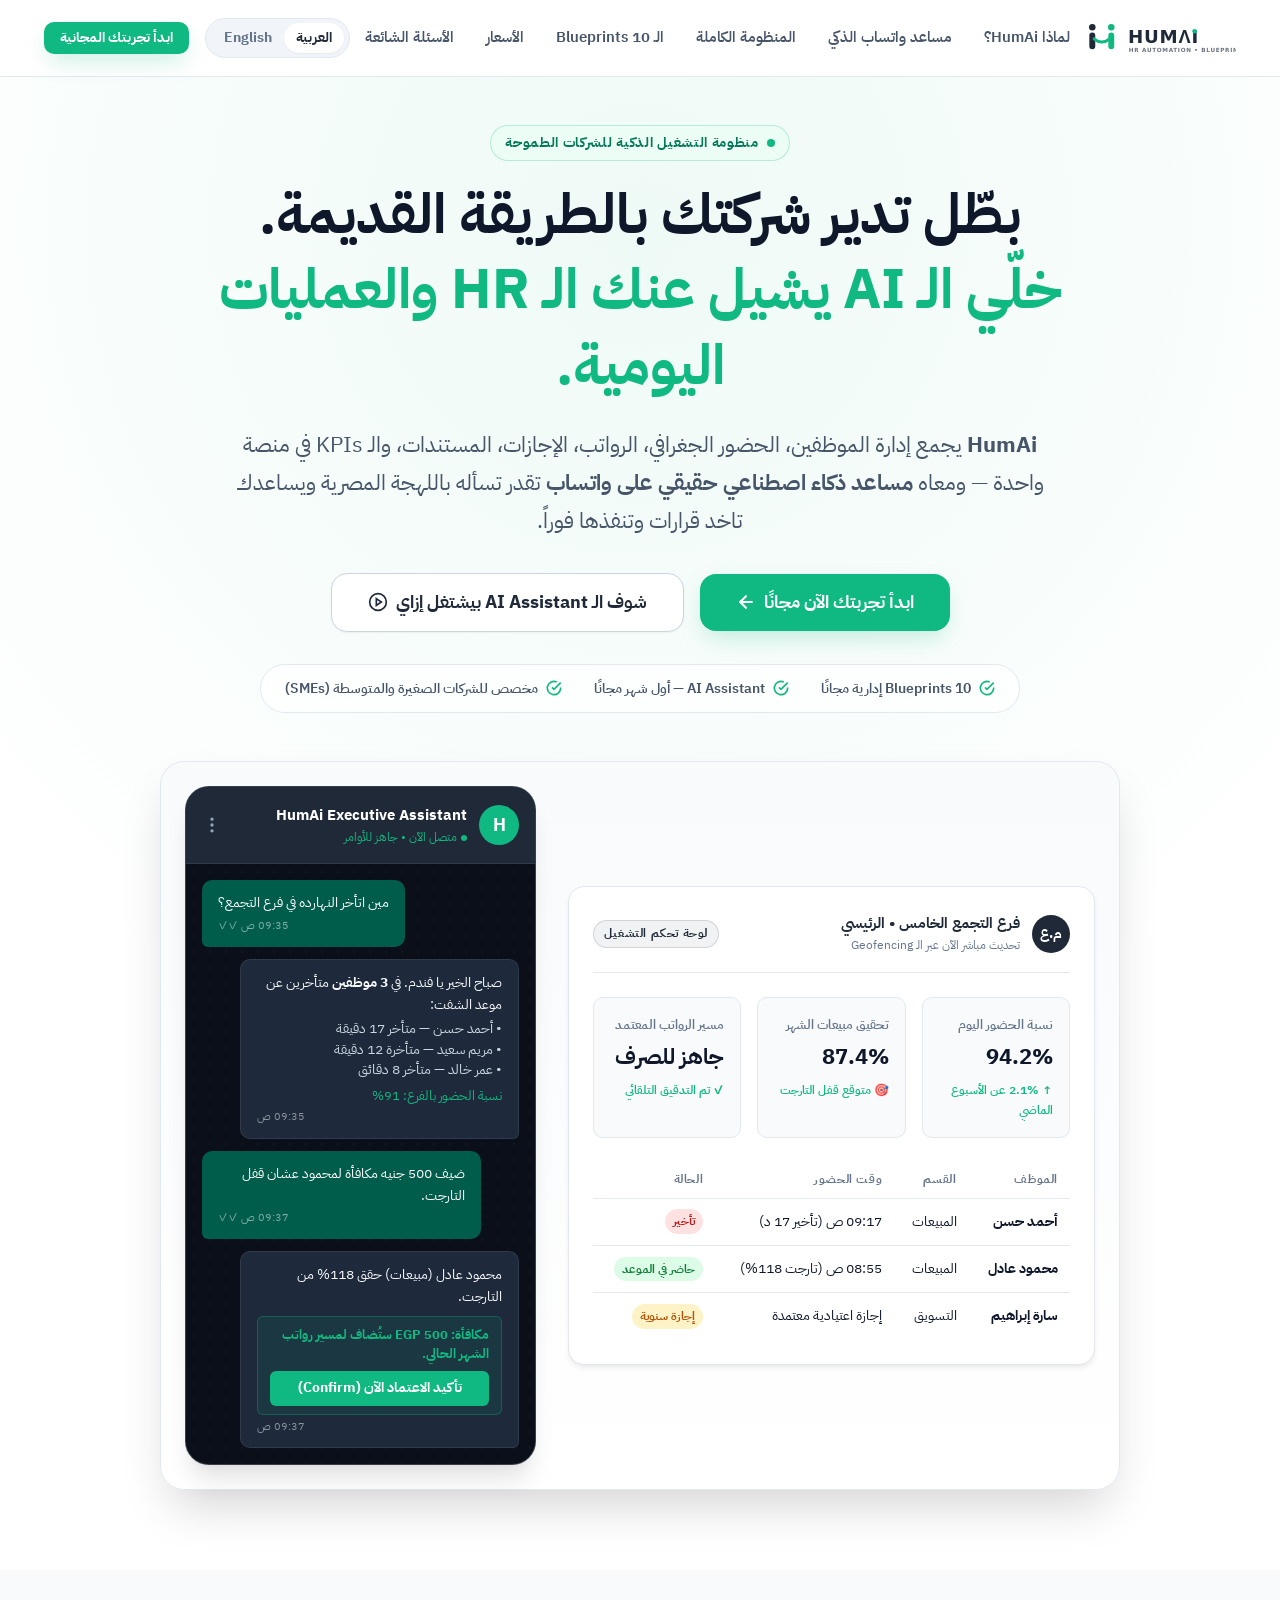
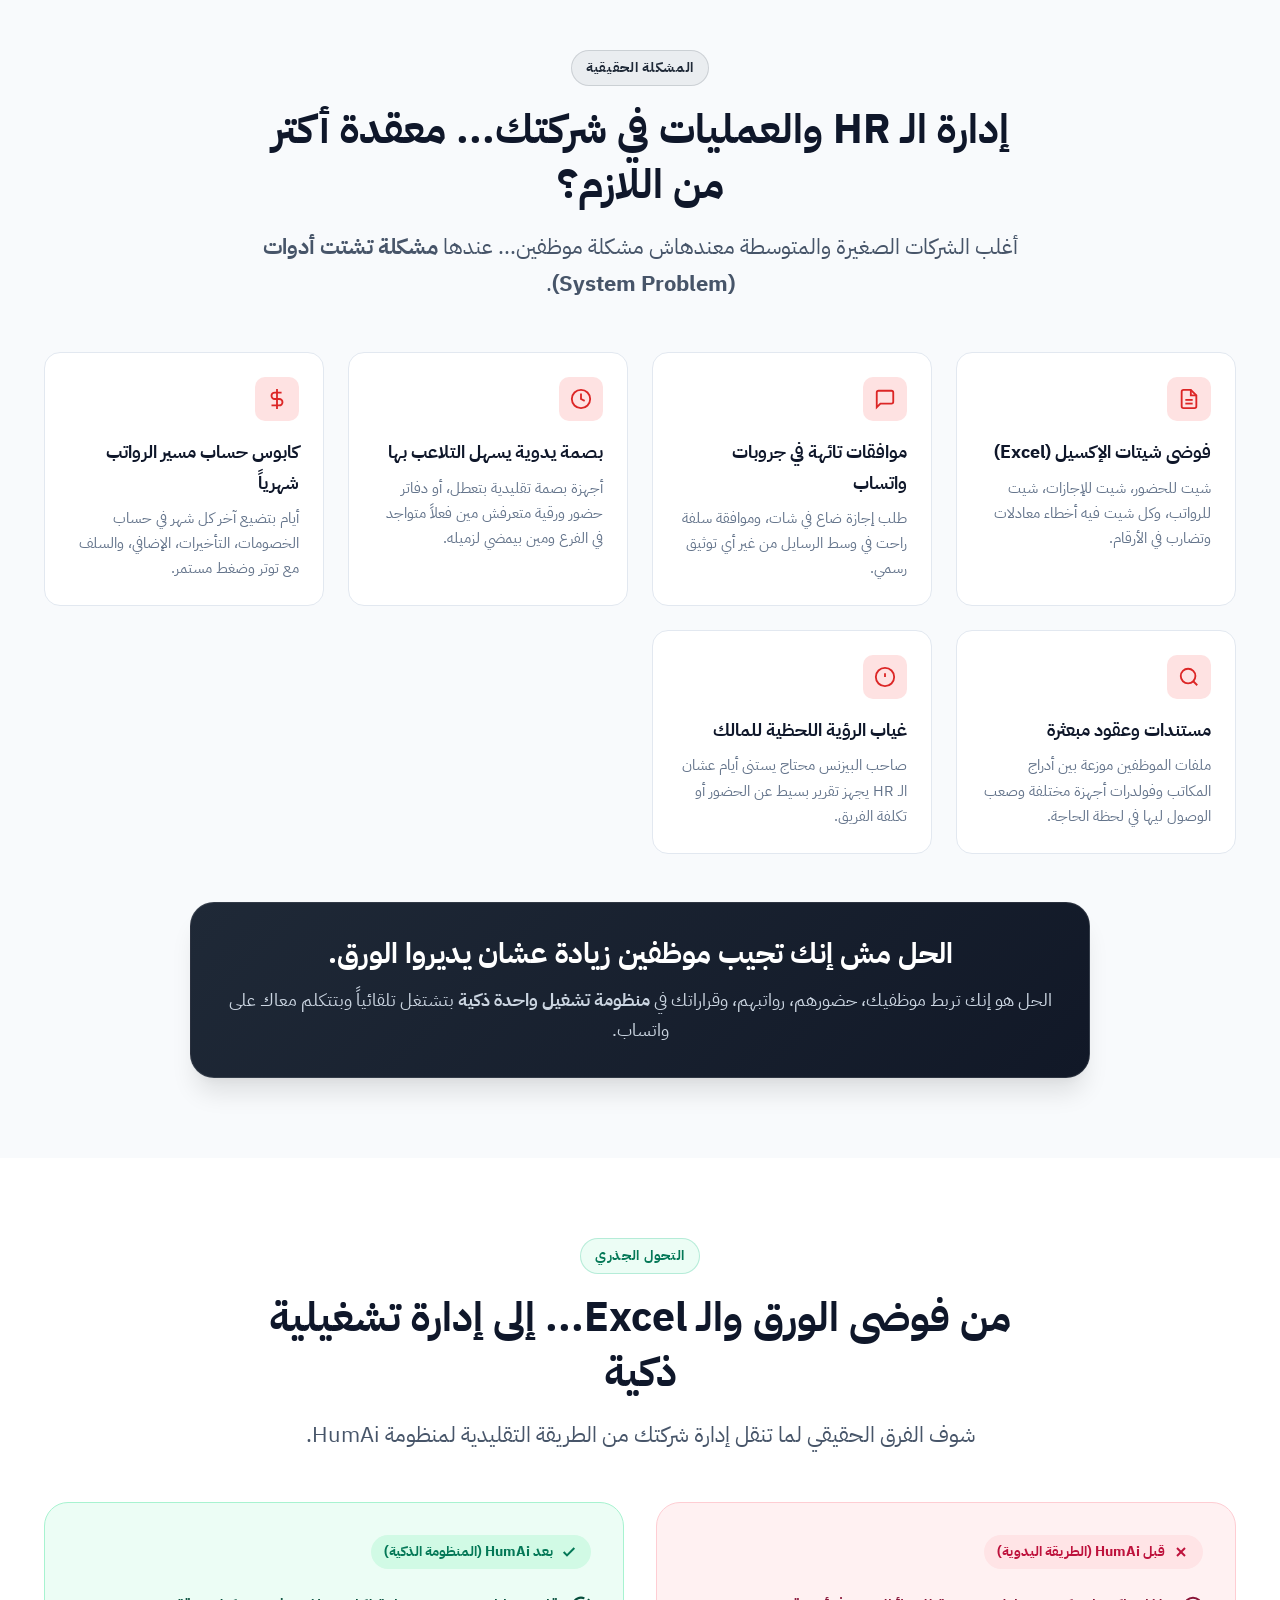
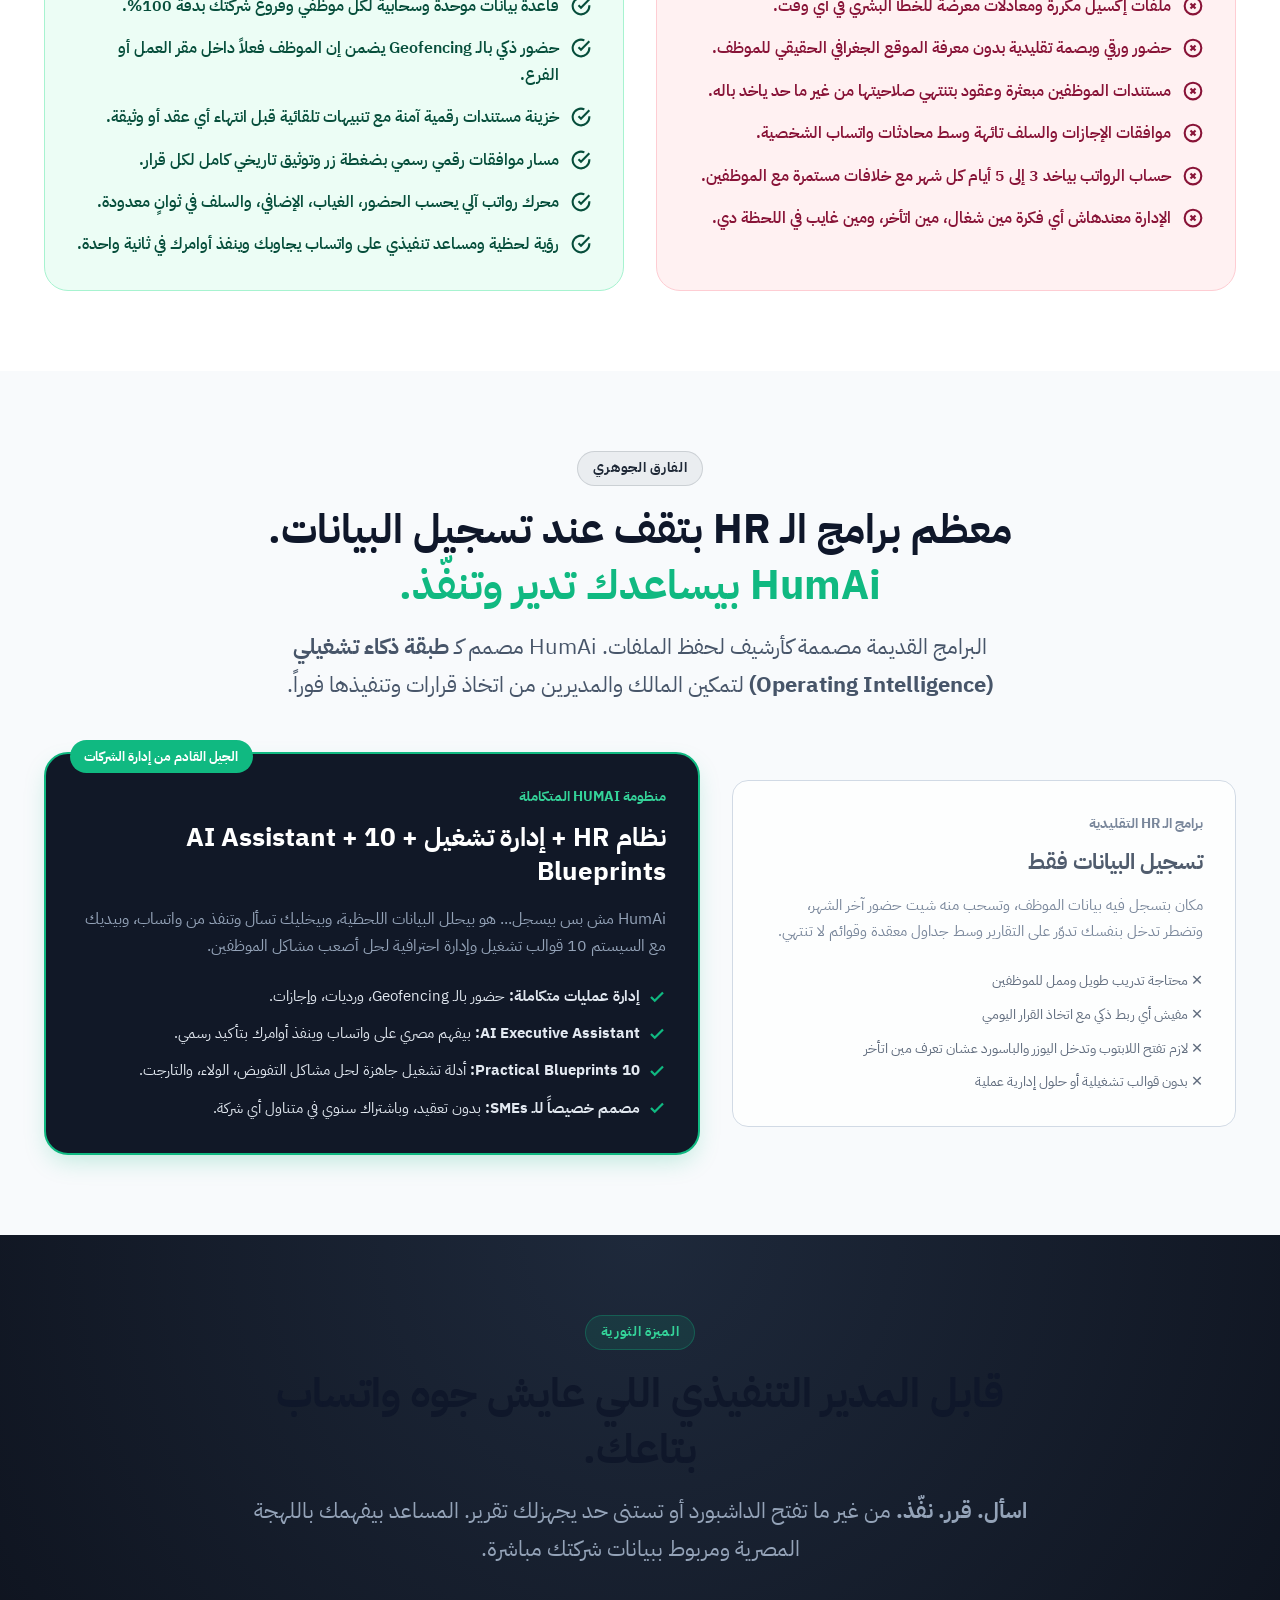
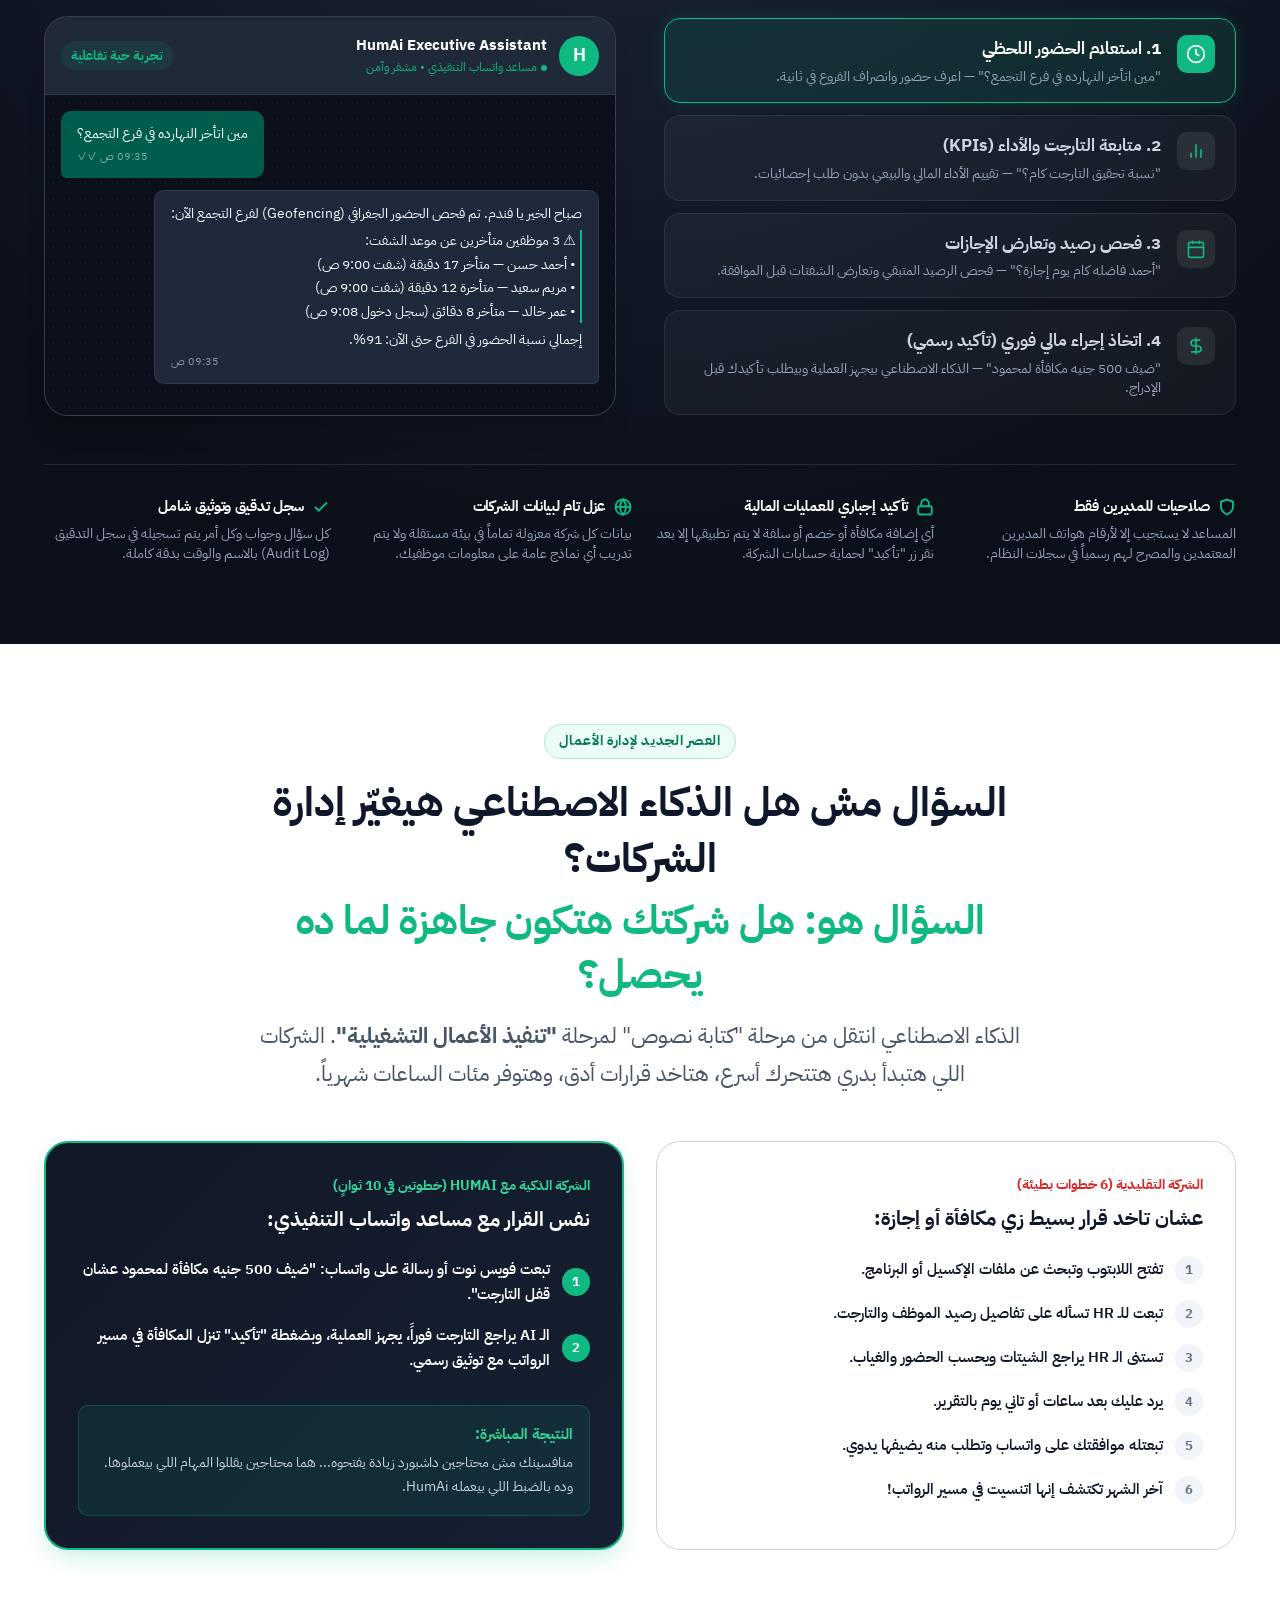
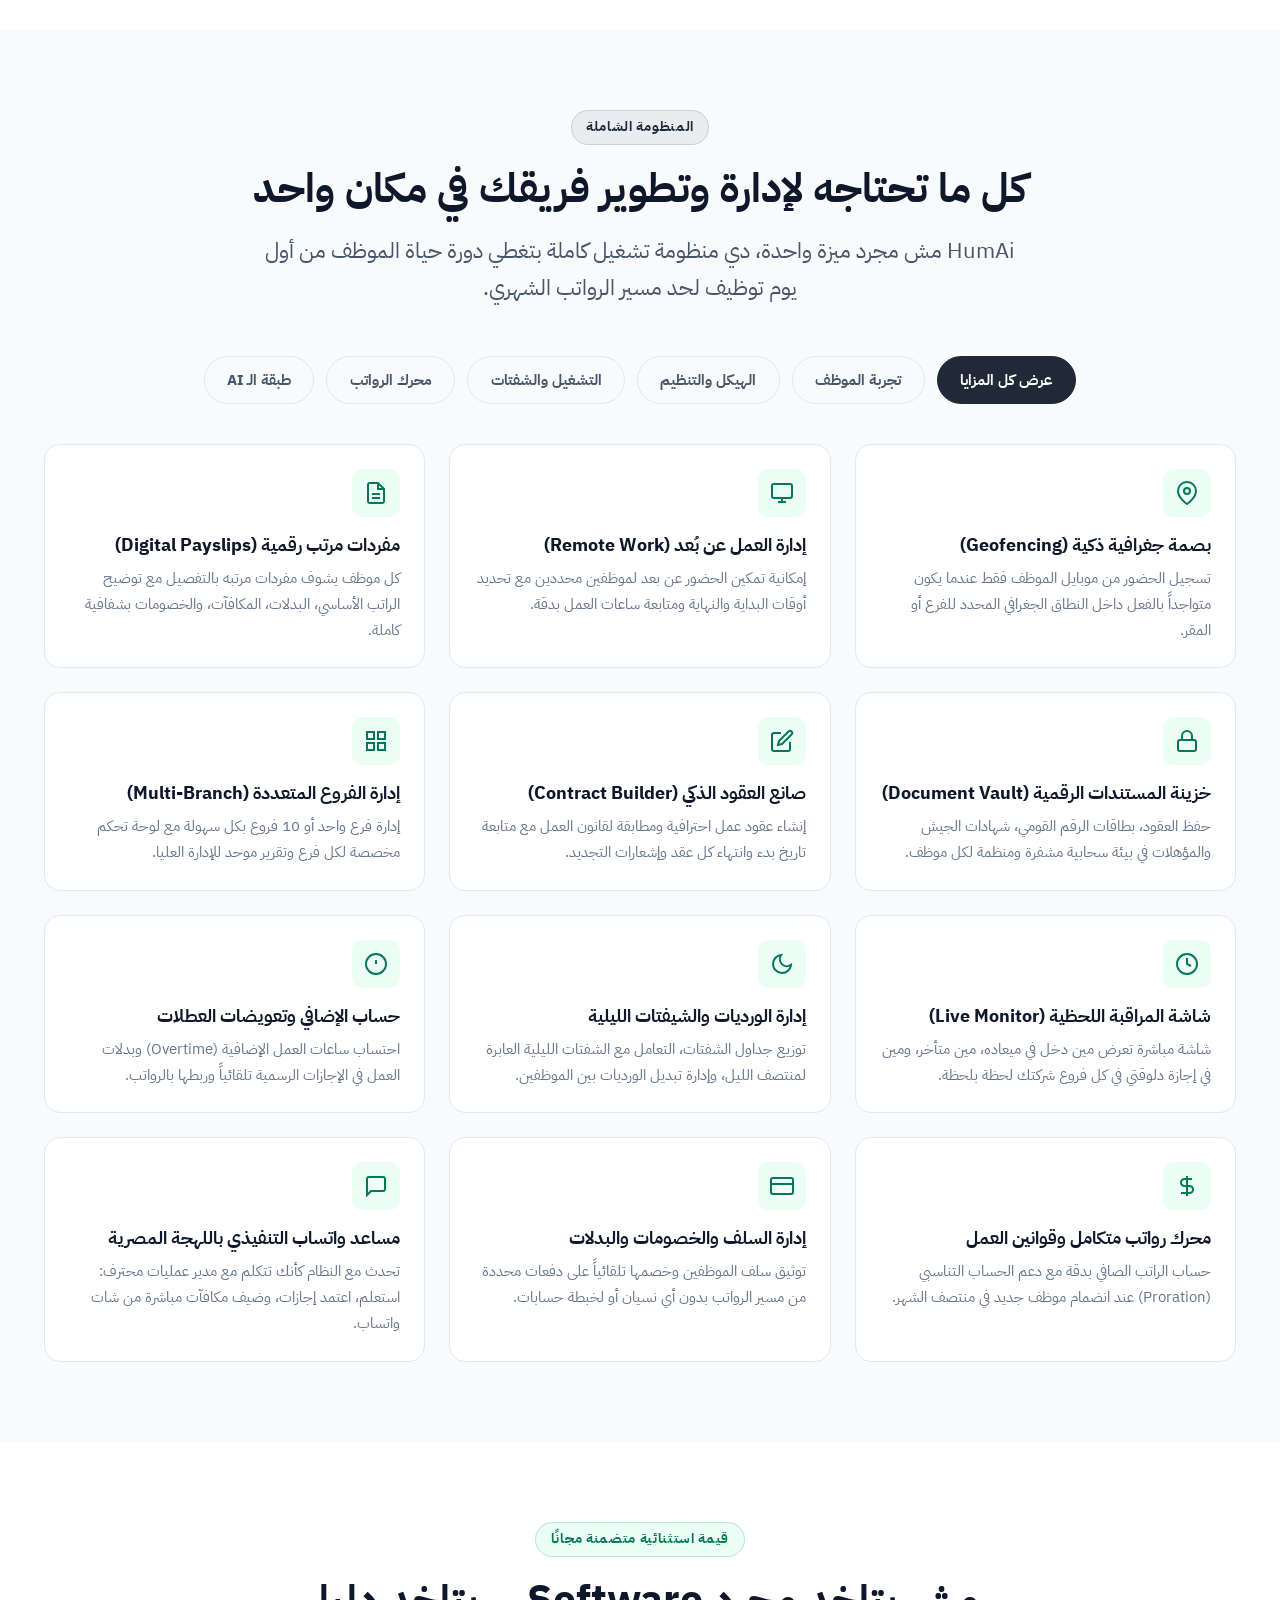
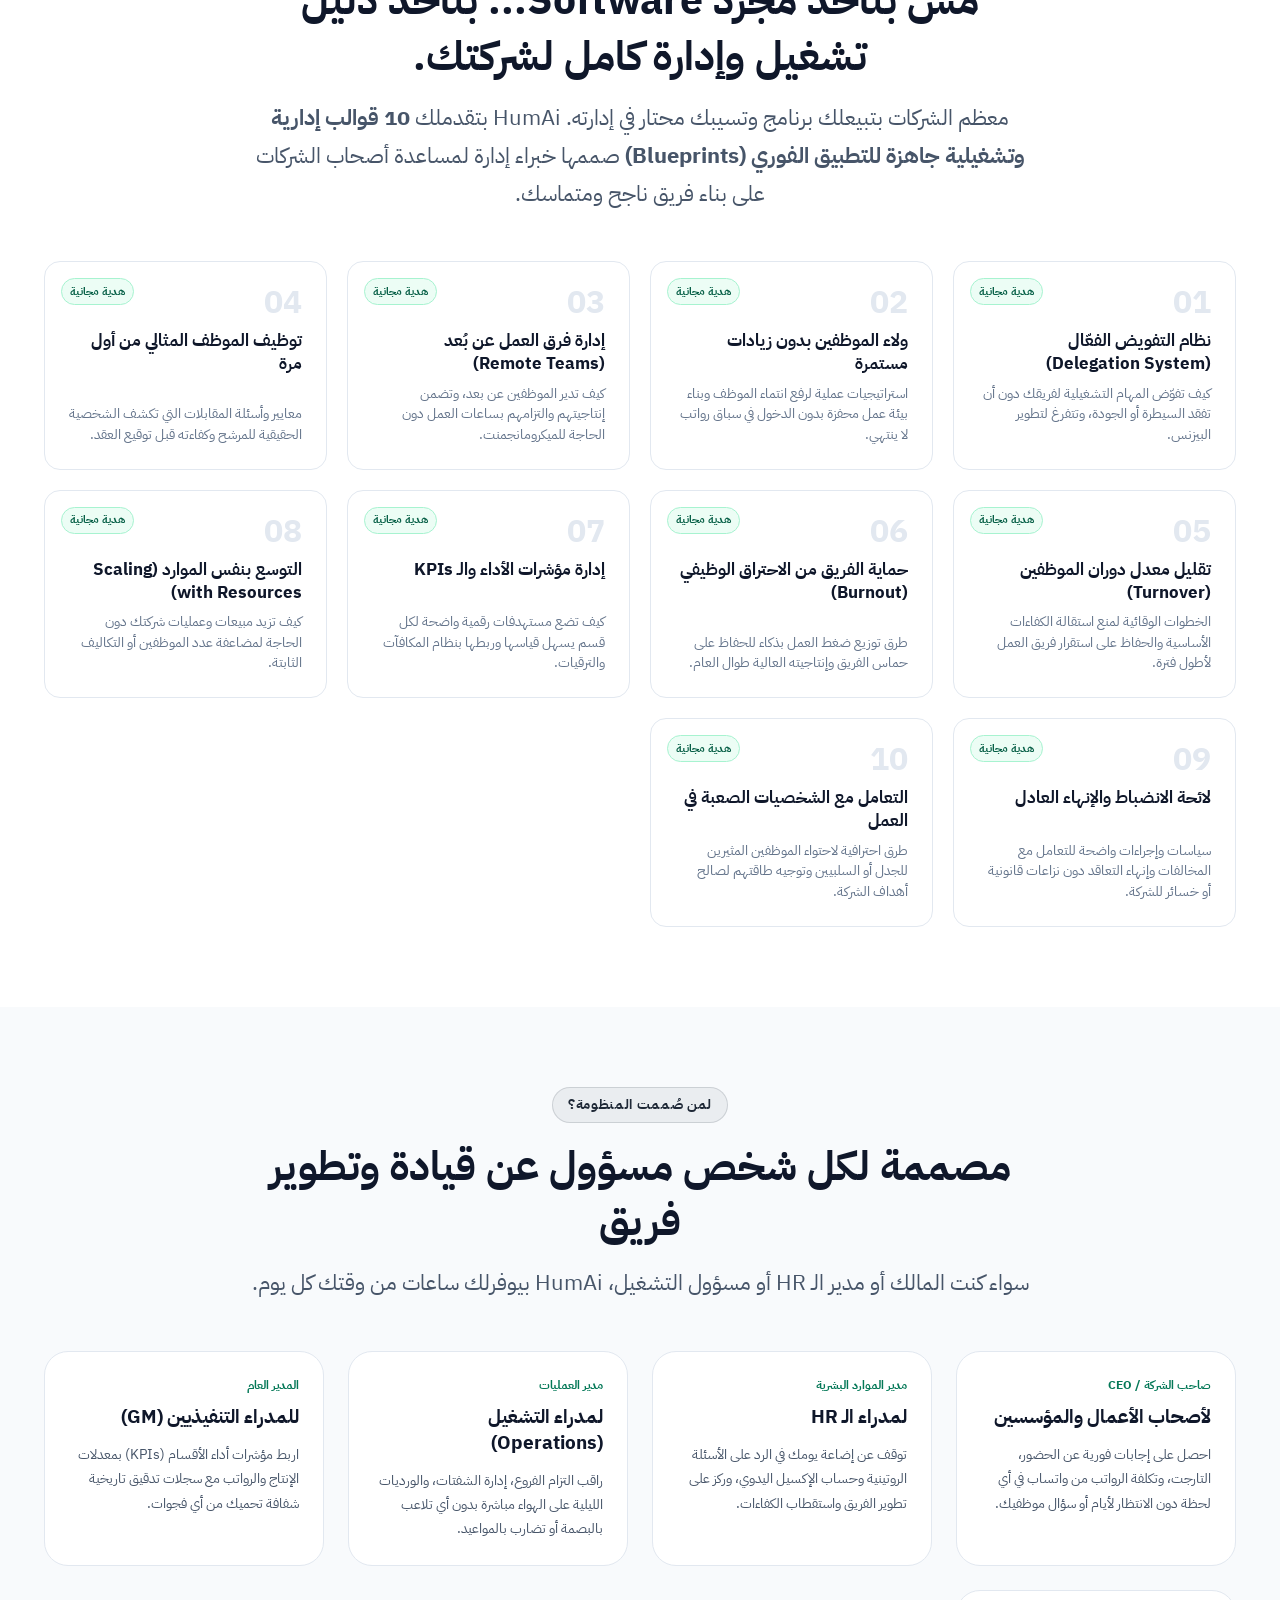
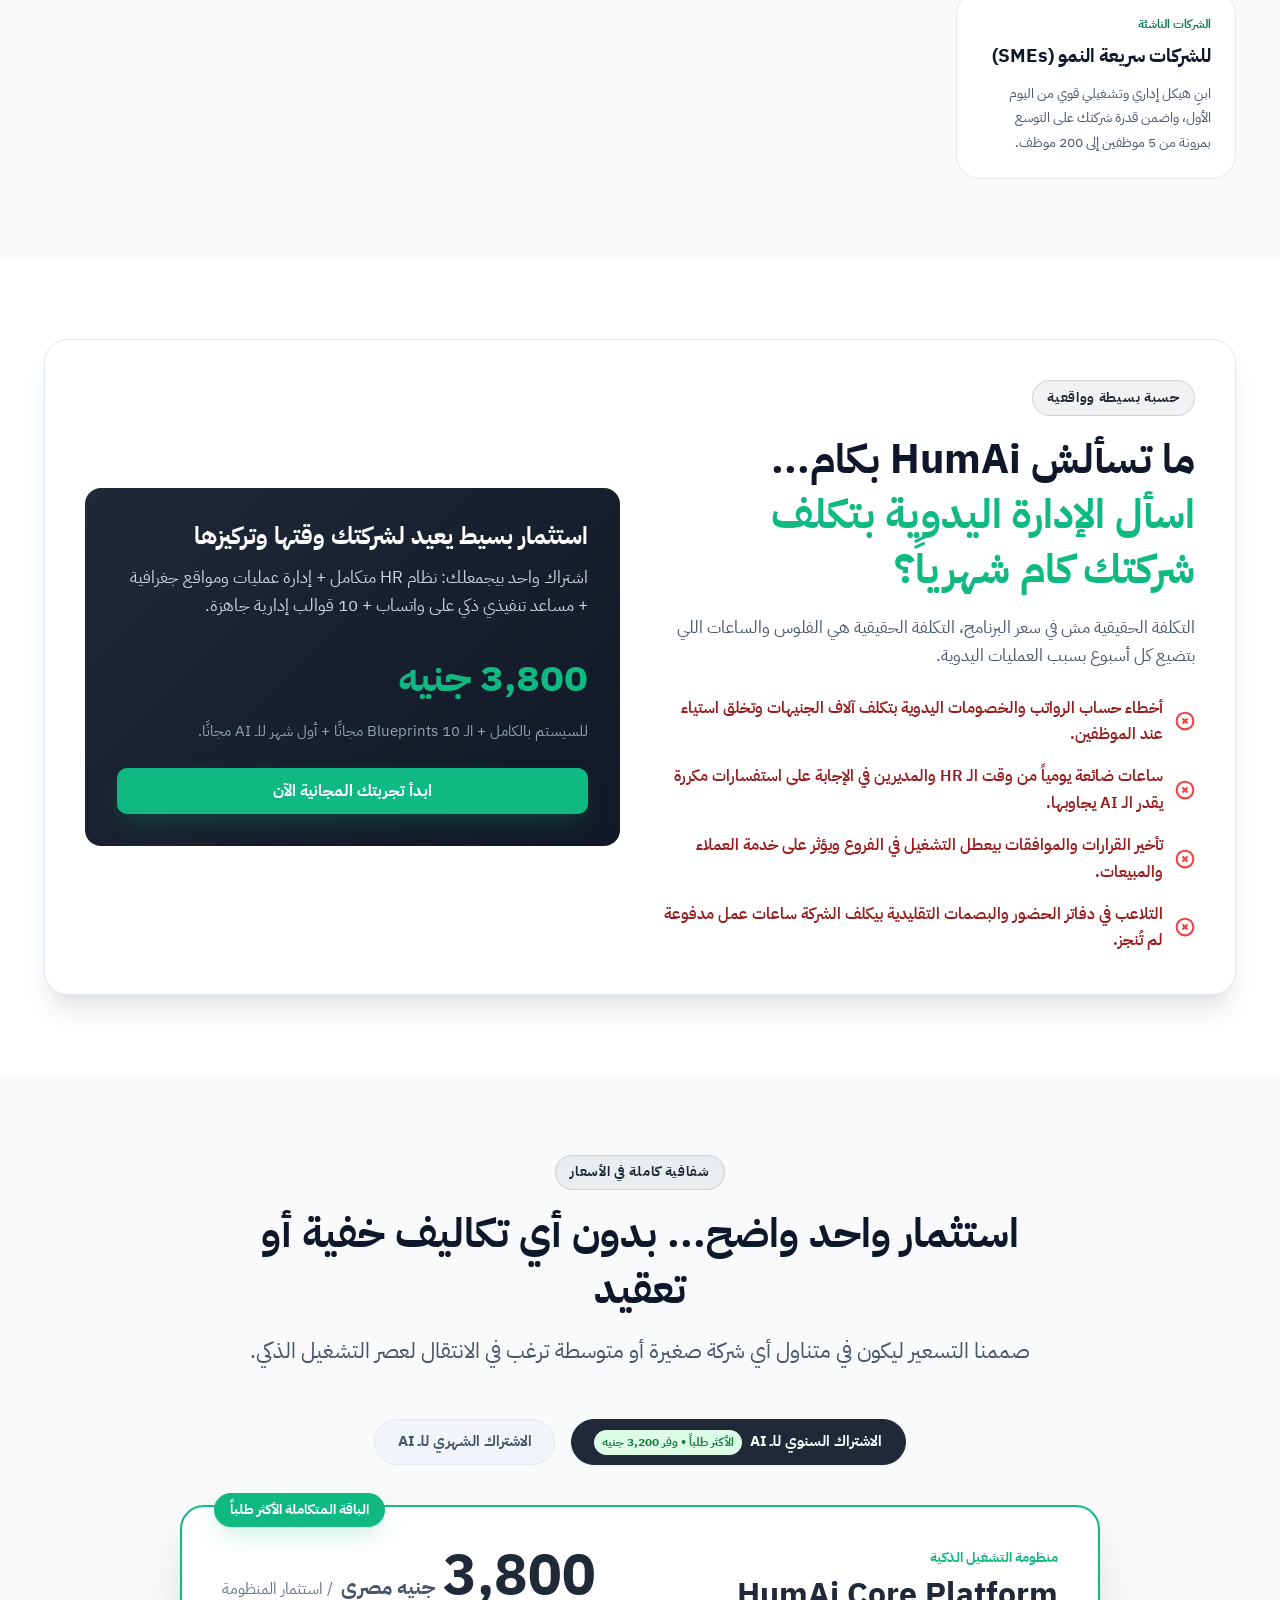
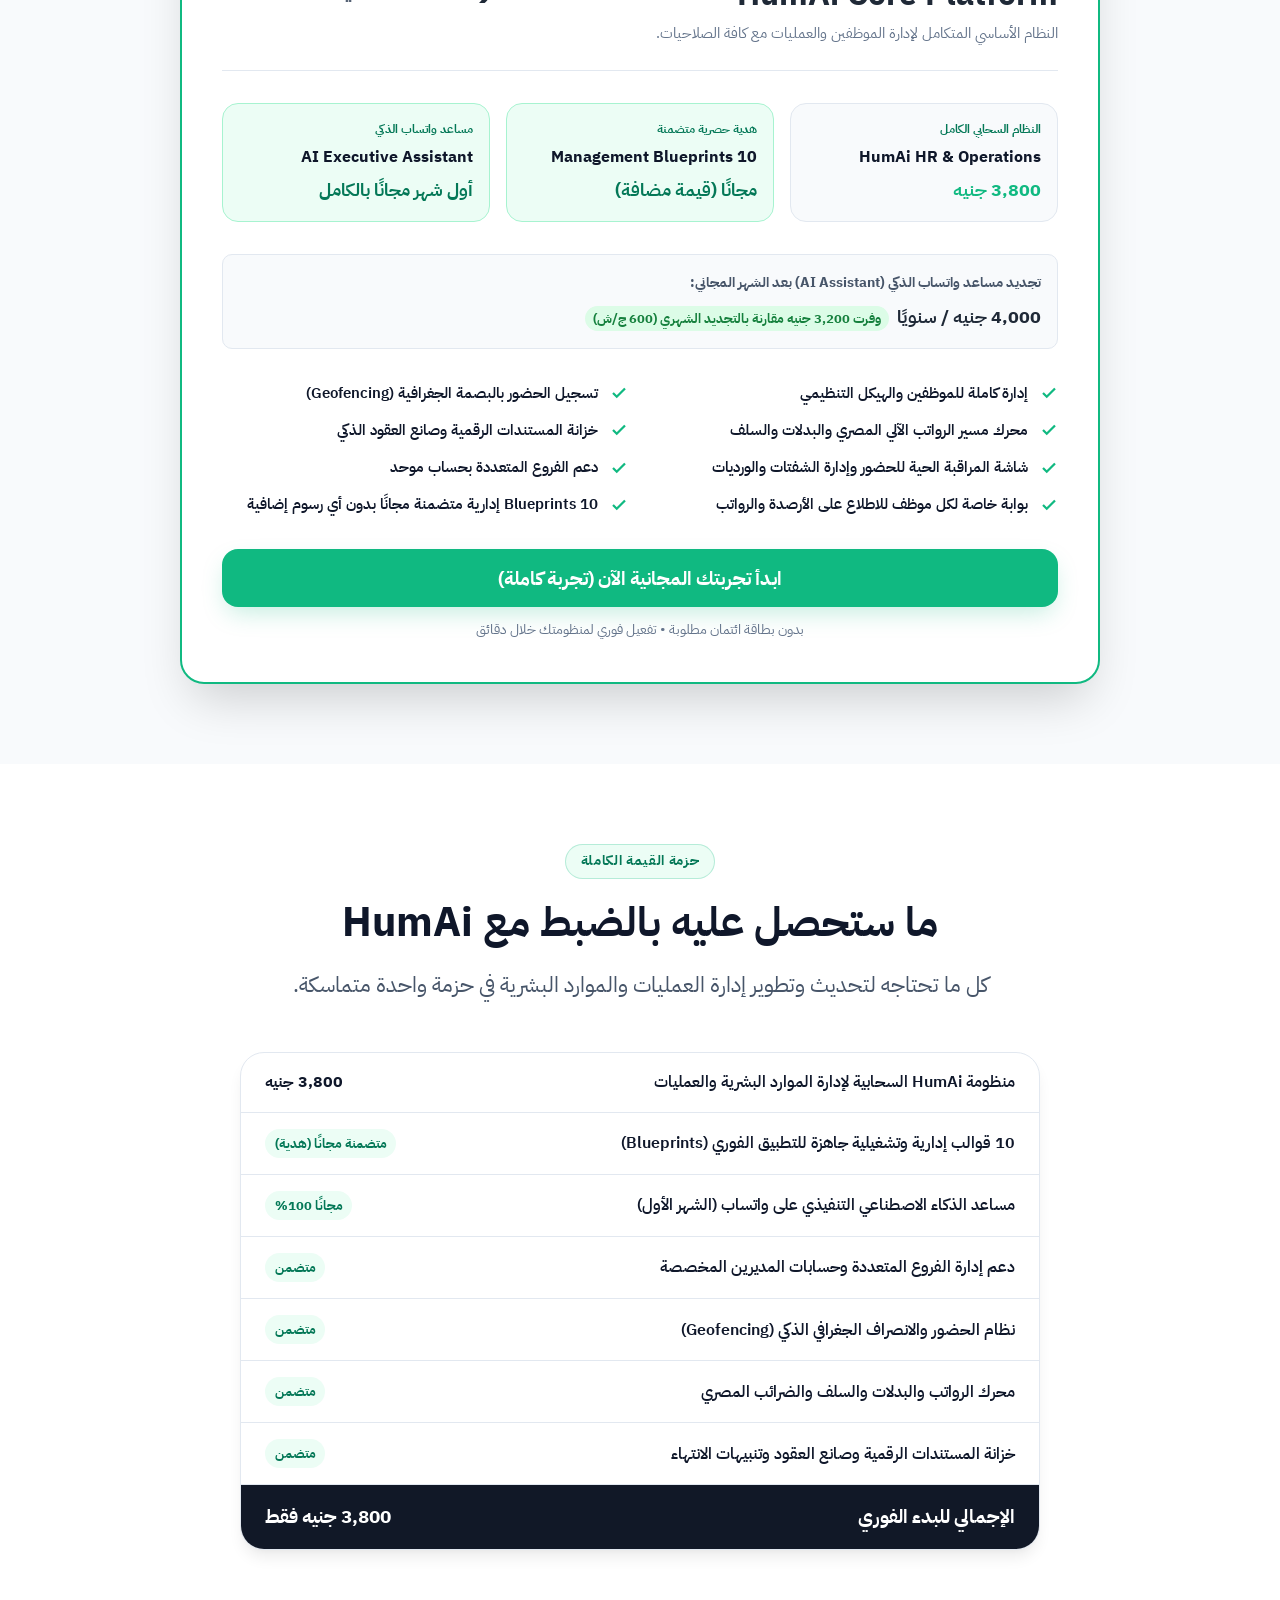
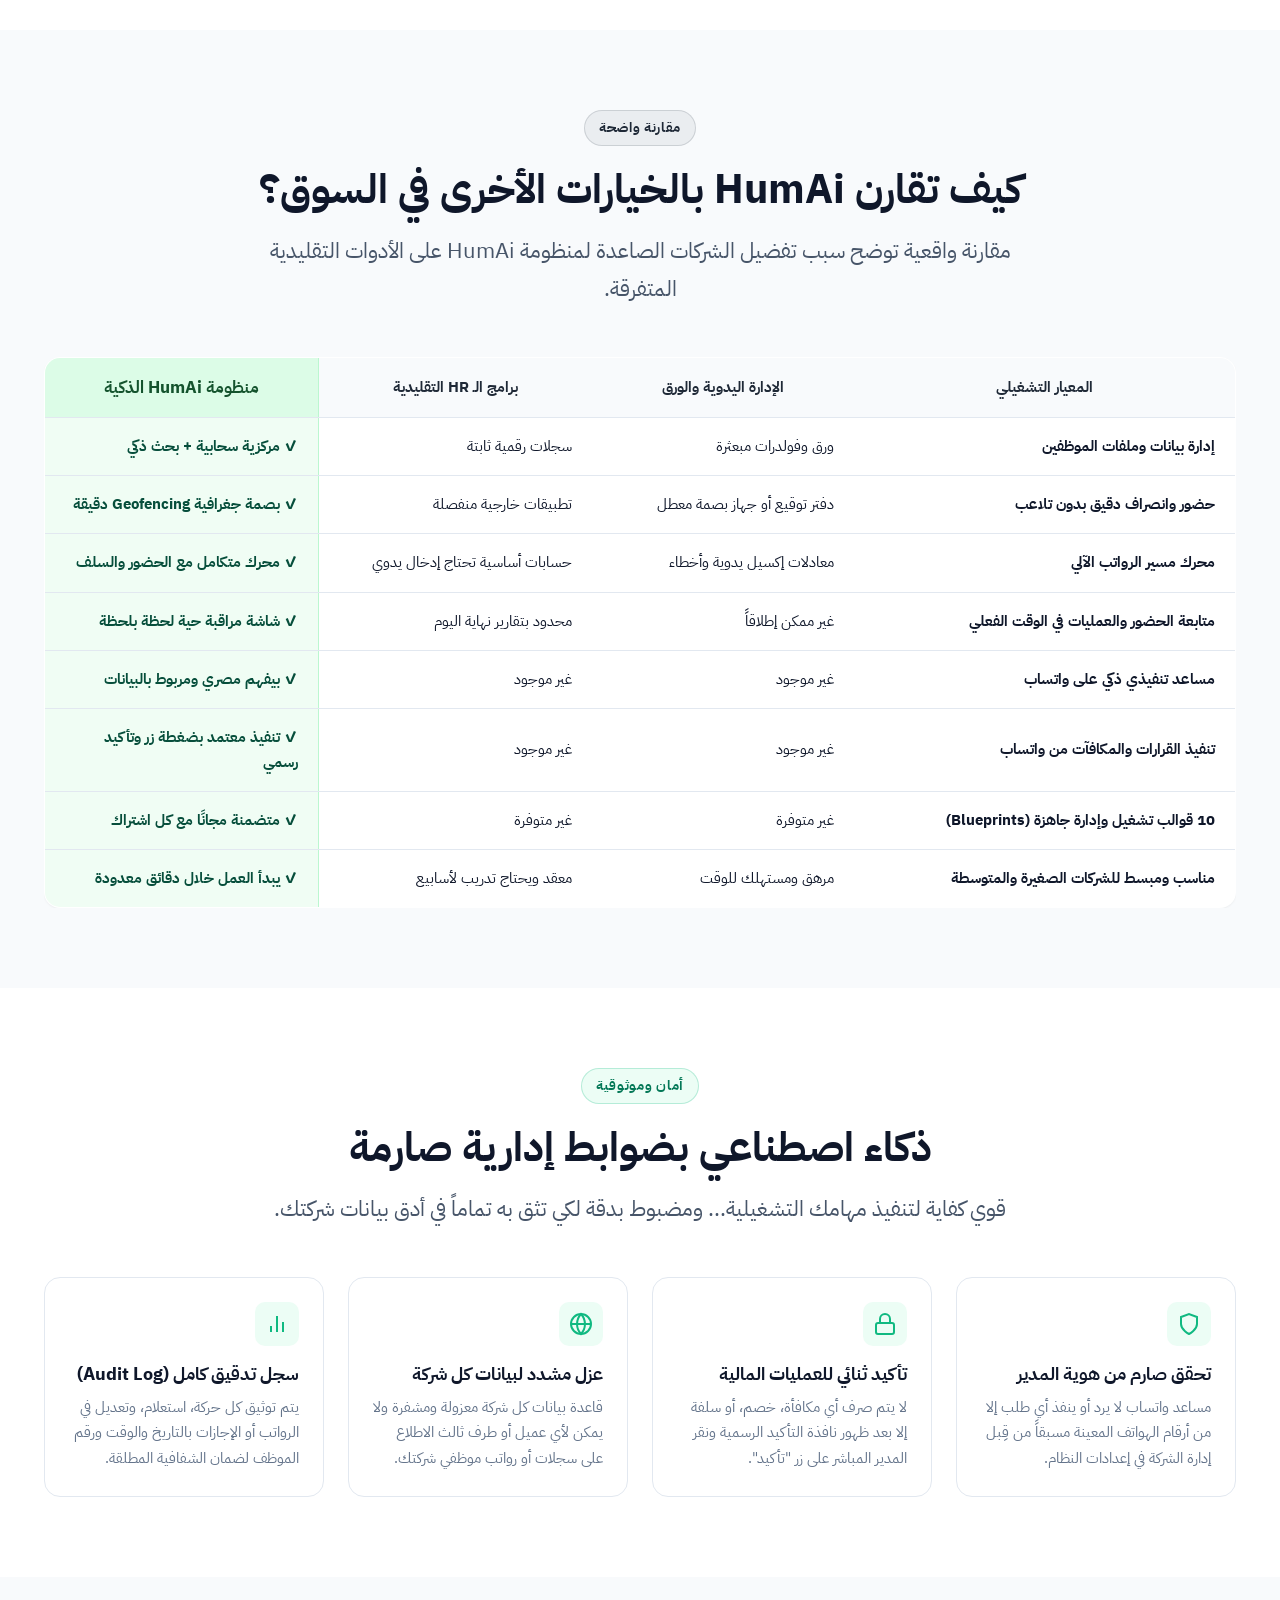
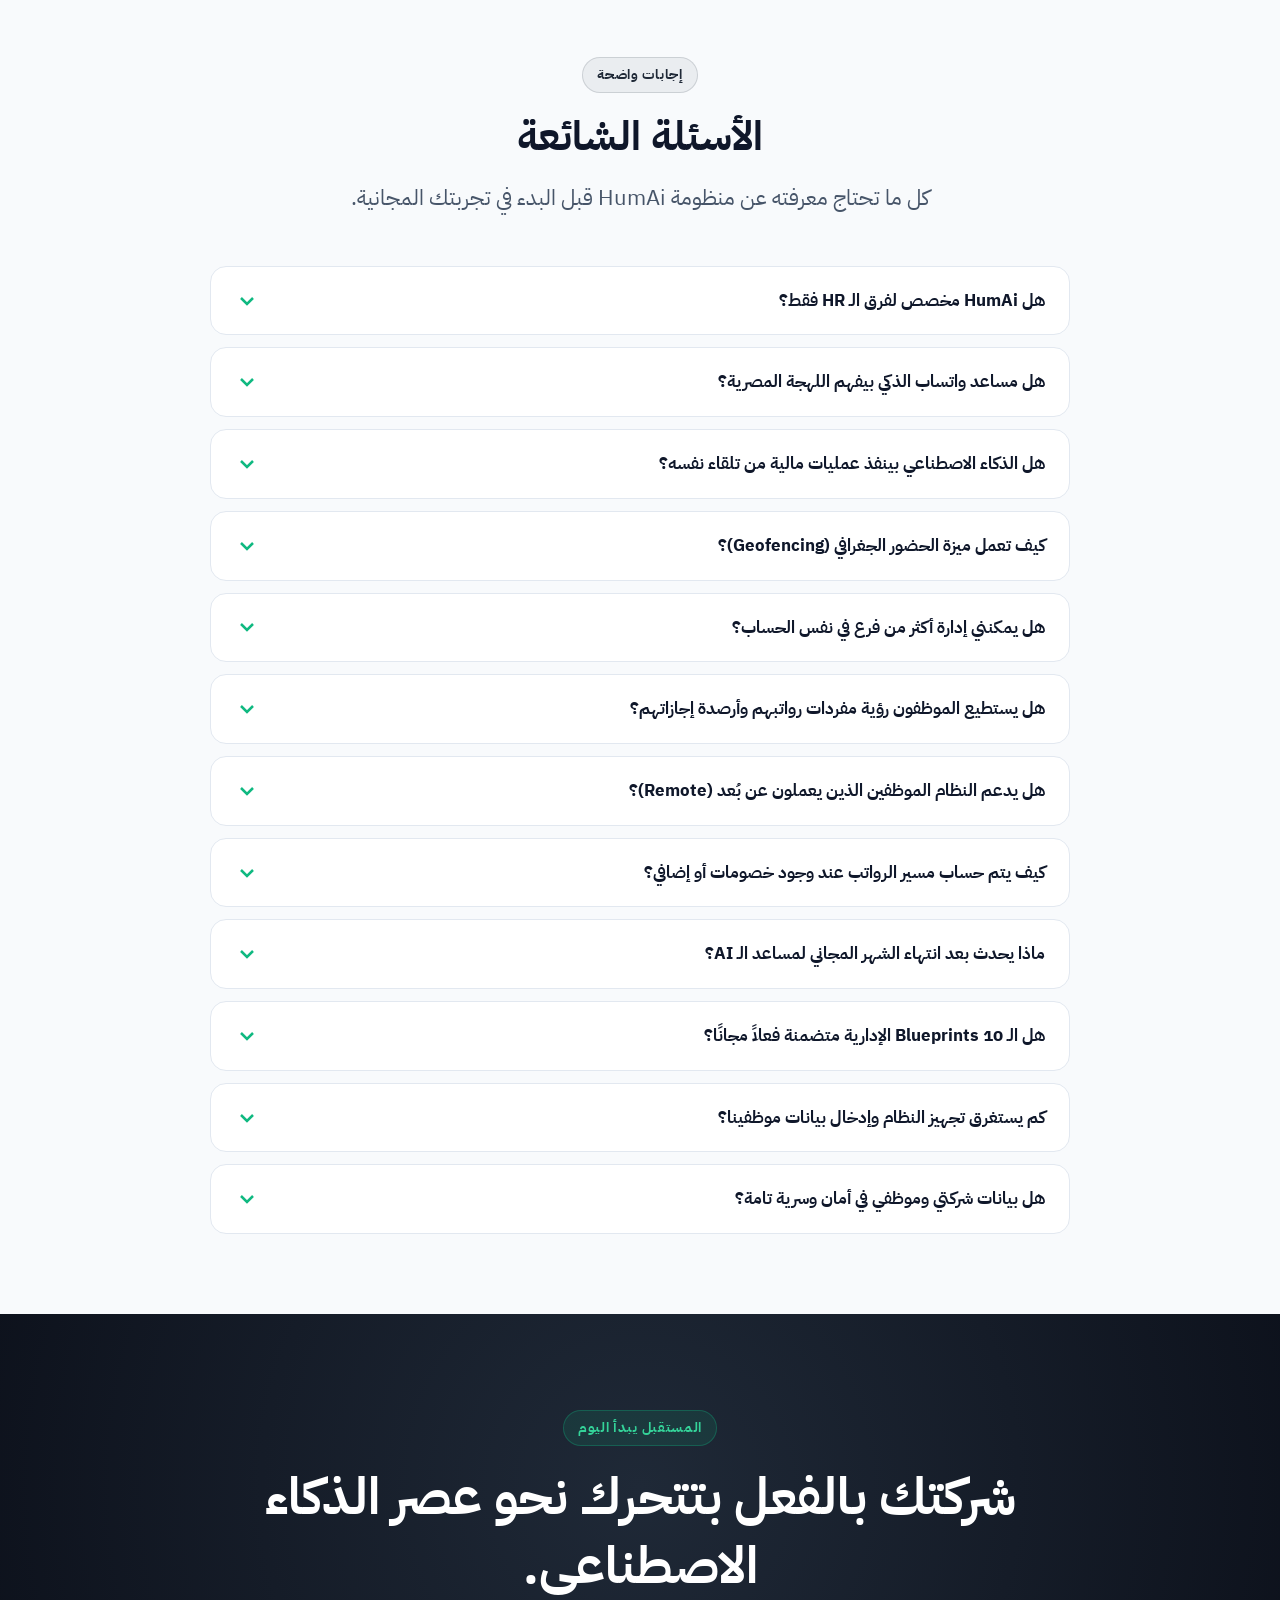
==== index.html @ a146cf2d "Initial commit: HumAi high-converting B2B SaaS landing page" ====
<!DOCTYPE html>
<html lang="ar" dir="rtl">
<head>
  <meta charset="UTF-8">
  <meta name="viewport" content="width=device-width, initial-scale=1.0">
  <title>HumAi — منظومة الـ HR والتشغيل الذكية للشركات الصغيرة والمتوسطة</title>
  <meta name="description" content="HumAi تجمع إدارة الموظفين، الحضور الجغرافي، الرواتب، والتشغيل مع مساعد ذكاء اصطناعي تنفيذي عبر واتساب و10 قوالب إدارية عملية. ابدأ تجربتك الآن.">
  <meta name="keywords" content="برنامج HR, نظام موارد بشرية, برنامج حضور وانصراف, حساب الرواتب, ذكاء اصطناعي واتساب, شركات صغيرة ومتوسطة مصر, HumAi">
  
  <!-- Open Graph / Meta -->
  <meta property="og:type" content="website">
  <meta property="og:url" content="https://humai.app/">
  <meta property="og:title" content="HumAi — بطّل تدير شركتك بالطريقة القديمة. خلّي الـ AI يشيل عنك الـ HR والعمليات.">
  <meta property="og:description" content="منظومة متكاملة: نظام HR + إدارة عمليات + مساعد تنفيذي ذكي على واتساب + 10 قوالب تشغيلية مجانًا.">
  <meta property="og:image" content="assets/logo/humai-logo.svg">

  <!-- Favicon -->
  <link rel="icon" type="image/svg+xml" href="assets/logo/favicon.svg">
  <link rel="alternate" hreflang="ar" href="index.html">
  <link rel="alternate" hreflang="en" href="en/index.html">

  <!-- Google Fonts: IBM Plex Sans Arabic -->
  <link rel="preconnect" href="https://fonts.googleapis.com">
  <link rel="preconnect" href="https://fonts.gstatic.com" crossorigin>
  <link href="https://fonts.googleapis.com/css2?family=IBM+Plex+Sans+Arabic:wght@400;500;600;700;800&display=swap" rel="stylesheet">

  <!-- Stylesheets -->
  <link rel="stylesheet" href="css/variables.css">
  <link rel="stylesheet" href="css/base.css">
  <link rel="stylesheet" href="css/components.css">
  <link rel="stylesheet" href="css/animations.css">
</head>
<body>

  <!-- ========================================================================
       Navigation Bar
       ======================================================================== -->
  <header class="site-nav">
    <div class="container nav-container">
      <a href="#hero" class="nav-brand" aria-label="HumAi الرئيسية">
        <img src="assets/logo/humai-logo.svg" alt="HumAi Logo" class="nav-logo-img">
      </a>

      <nav class="nav-links" aria-label="روابط التنقل">
        <a href="#problem" class="nav-link">لماذا HumAi؟</a>
        <a href="#ai-assistant" class="nav-link">مساعد واتساب الذكي</a>
        <a href="#features" class="nav-link">المنظومة الكاملة</a>
        <a href="#blueprints" class="nav-link">الـ 10 Blueprints</a>
        <a href="#pricing" class="nav-link">الأسعار</a>
        <a href="#faq" class="nav-link">الأسئلة الشائعة</a>
      </nav>

      <div class="nav-actions">
        <!-- Language Switcher -->
        <div class="lang-switcher" aria-label="تبديل اللغة">
          <span class="lang-btn active">العربية</span>
          <a href="en/index.html" class="lang-btn" title="Switch to English">English</a>
        </div>

        <a href="#pricing" class="btn btn-primary btn-sm" data-analytics-event="click_start_trial" data-analytics-location="nav">
          ابدأ تجربتك المجانية
        </a>
      </div>
    </div>
  </header>

  <!-- ========================================================================
       SECTION 1 — HERO
       ======================================================================== -->
  <section id="hero" class="hero-section">
    <div class="container">
      <div class="hero-content">
        <div class="eyebrow">
          <span class="live-indicator-dot"></span>
          منظومة التشغيل الذكية للشركات الطموحة
        </div>

        <h1 class="hero-title">
          بطّل تدير شركتك بالطريقة القديمة.<br>
          <span class="title-accent">خلّي الـ AI يشيل عنك الـ HR والعمليات اليومية.</span>
        </h1>

        <p class="text-lead hero-desc">
          <strong>HumAi</strong> يجمع إدارة الموظفين، الحضور الجغرافي، الرواتب، الإجازات، المستندات، والـ KPIs في منصة واحدة — ومعاه <strong>مساعد ذكاء اصطناعي حقيقي على واتساب</strong> تقدر تسأله باللهجة المصرية ويساعدك تاخد قرارات وتنفذها فوراً.
        </p>

        <div class="hero-ctas">
          <a href="#pricing" class="btn btn-primary btn-lg" data-analytics-event="click_start_trial" data-analytics-location="hero">
            ابدأ تجربتك الآن مجانًا
            <svg width="20" height="20" viewBox="0 0 24 24" fill="none" stroke="currentColor" stroke-width="2.5" stroke-linecap="round" stroke-linejoin="round"><line x1="19" y1="12" x2="5" y2="12"></line><polyline points="12 19 5 12 12 5"></polyline></svg>
          </a>
          <a href="#ai-assistant" class="btn btn-secondary btn-lg" data-analytics-event="click_demo" data-analytics-location="hero">
            شوف الـ AI Assistant بيشتغل إزاي
            <svg width="20" height="20" viewBox="0 0 24 24" fill="none" stroke="currentColor" stroke-width="2"><circle cx="12" cy="12" r="10"></circle><polygon points="10 8 16 12 10 16 10 8"></polygon></svg>
          </a>
        </div>

        <!-- Trust Offer Strip -->
        <div class="trust-strip">
          <div class="trust-item">
            <svg viewBox="0 0 24 24" fill="none" stroke="currentColor" stroke-width="2.5"><path d="M22 11.08V12a10 10 0 1 1-5.93-9.14"></path><polyline points="22 4 12 14.01 9 11.01"></polyline></svg>
            <span>10 Blueprints إدارية مجانًا</span>
          </div>
          <div class="trust-item">
            <svg viewBox="0 0 24 24" fill="none" stroke="currentColor" stroke-width="2.5"><path d="M22 11.08V12a10 10 0 1 1-5.93-9.14"></path><polyline points="22 4 12 14.01 9 11.01"></polyline></svg>
            <span>AI Assistant — أول شهر مجانًا</span>
          </div>
          <div class="trust-item">
            <svg viewBox="0 0 24 24" fill="none" stroke="currentColor" stroke-width="2.5"><path d="M22 11.08V12a10 10 0 1 1-5.93-9.14"></path><polyline points="22 4 12 14.01 9 11.01"></polyline></svg>
            <span>مخصص للشركات الصغيرة والمتوسطة (SMEs)</span>
          </div>
        </div>

        <!-- Hero Visual: Split Composition (System on Left, WhatsApp on Right) -->
        <div class="hero-visual-wrapper">
          <div class="hero-composition">
            <!-- Left: Dashboard Interface Mockup -->
            <div class="dashboard-mockup">
              <div class="mockup-header">
                <div class="mockup-user">
                  <div class="mockup-avatar">م.ع</div>
                  <div>
                    <div style="font-weight: 800; font-size: 0.95rem; color: #1F2937;">فرع التجمع الخامس • الرئيسي</div>
                    <div style="font-size: 0.75rem; color: #64748B;">تحديث مباشر الآن عبر الـ Geofencing</div>
                  </div>
                </div>
                <div class="eyebrow eyebrow-navy" style="margin: 0; padding: 0.2rem 0.6rem; font-size: 0.75rem;">
                  لوحة تحكم التشغيل
                </div>
              </div>

              <!-- Stats Grid -->
              <div class="mockup-stats-grid">
                <div class="stat-card">
                  <div class="stat-label">نسبة الحضور اليوم</div>
                  <div class="stat-value">94.2%</div>
                  <div class="stat-change">↑ 2.1% عن الأسبوع الماضي</div>
                </div>
                <div class="stat-card">
                  <div class="stat-label">تحقيق مبيعات الشهر</div>
                  <div class="stat-value">87.4%</div>
                  <div class="stat-change">🎯 متوقع قفل التارجت</div>
                </div>
                <div class="stat-card">
                  <div class="stat-label">مسير الرواتب المعتمد</div>
                  <div class="stat-value">جاهز للصرف</div>
                  <div class="stat-change" style="color: #10B981;">✓ تم التدقيق التلقائي</div>
                </div>
              </div>

              <!-- Employee Activity Feed -->
              <table class="mockup-table">
                <thead>
                  <tr>
                    <th>الموظف</th>
                    <th>القسم</th>
                    <th>وقت الحضور</th>
                    <th>الحالة</th>
                  </tr>
                </thead>
                <tbody>
                  <tr>
                    <td style="font-weight: 700;">أحمد حسن</td>
                    <td>المبيعات</td>
                    <td>09:17 ص (تأخير 17 د)</td>
                    <td><span class="badge-status late">تأخير</span></td>
                  </tr>
                  <tr>
                    <td style="font-weight: 700;">محمود عادل</td>
                    <td>المبيعات</td>
                    <td>08:55 ص (تارجت 118%)</td>
                    <td><span class="badge-status on-time">حاضر في الموعد</span></td>
                  </tr>
                  <tr>
                    <td style="font-weight: 700;">سارة إبراهيم</td>
                    <td>التسويق</td>
                    <td>إجازة اعتيادية معتمدة</td>
                    <td><span class="badge-status on-leave">إجازة سنوية</span></td>
                  </tr>
                </tbody>
              </table>
            </div>

            <!-- Right: WhatsApp AI Assistant Active Card -->
            <div class="whatsapp-preview-card">
              <div class="wa-header">
                <div class="wa-profile">
                  <div class="wa-avatar">H</div>
                  <div>
                    <div class="wa-name">HumAi Executive Assistant</div>
                    <div class="wa-status">متصل الآن • جاهز للأوامر</div>
                  </div>
                </div>
                <svg width="20" height="20" viewBox="0 0 24 24" fill="none" stroke="#94A3B8" stroke-width="2"><circle cx="12" cy="12" r="1"></circle><circle cx="12" cy="5" r="1"></circle><circle cx="12" cy="19" r="1"></circle></svg>
              </div>

              <div class="wa-body">
                <div class="wa-msg wa-msg-user">
                  مين اتأخر النهارده في فرع التجمع؟
                  <div class="wa-msg-time">09:35 ص ✓✓</div>
                </div>

                <div class="wa-msg wa-msg-bot">
                  <div>صباح الخير يا فندم. في <strong>3 موظفين</strong> متأخرين عن موعد الشفت:</div>
                  <div style="margin-top: 4px; font-size: 0.85rem; color: #CBD5E1;">
                    • أحمد حسن — متأخر 17 دقيقة<br>
                    • مريم سعيد — متأخرة 12 دقيقة<br>
                    • عمر خالد — متأخر 8 دقائق
                  </div>
                  <div style="margin-top: 6px; font-size: 0.8rem; color: #10B981;">نسبة الحضور بالفرع: 91%</div>
                  <div class="wa-msg-time">09:35 ص</div>
                </div>

                <div class="wa-msg wa-msg-user">
                  ضيف 500 جنيه مكافأة لمحمود عشان قفل التارجت.
                  <div class="wa-msg-time">09:37 ص ✓✓</div>
                </div>

                <div class="wa-msg wa-msg-bot">
                  <div>محمود عادل (مبيعات) حقق 118% من التارجت.</div>
                  <div class="wa-action-box">
                    <div style="font-size: 0.8rem; color: #10B981; font-weight: 700;">
                      مكافأة: 500 EGP ستُضاف لمسير رواتب الشهر الحالي.
                    </div>
                    <button class="wa-action-btn" onclick="alert('تم اعتماد المكافأة بنجاح وسيتم إدراجها في مسير الرواتب تلقائيًا.')">
                      تأكيد الاعتماد الآن (Confirm)
                    </button>
                  </div>
                  <div class="wa-msg-time">09:37 ص</div>
                </div>
              </div>
            </div>
          </div>
        </div>

      </div>
    </div>
  </section>

  <!-- ========================================================================
       SECTION 2 — THE PROBLEM (Systemic Chaos)
       ======================================================================== -->
  <section id="problem" class="section section-muted">
    <div class="container">
      <div class="section-header">
        <div class="eyebrow eyebrow-navy">المشكلة الحقيقية</div>
        <h2>إدارة الـ HR والعمليات في شركتك... معقدة أكتر من اللازم؟</h2>
        <p class="text-lead">
          أغلب الشركات الصغيرة والمتوسطة معندهاش مشكلة موظفين... عندها <strong>مشكلة تشتت أدوات (System Problem)</strong>.
        </p>
      </div>

      <div class="problem-grid">
        <div class="problem-card">
          <div class="problem-icon">
            <svg width="22" height="22" viewBox="0 0 24 24" fill="none" stroke="currentColor" stroke-width="2"><path d="M14 2H6a2 2 0 0 0-2 2v16a2 2 0 0 0 2 2h12a2 2 0 0 0 2-2V8z"></path><polyline points="14 2 14 8 20 8"></polyline><line x1="16" y1="13" x2="8" y2="13"></line><line x1="16" y1="17" x2="8" y2="17"></line></svg>
          </div>
          <div class="problem-title">فوضى شيتات الإكسيل (Excel)</div>
          <div class="problem-desc">شيت للحضور، شيت للإجازات، شيت للرواتب، وكل شيت فيه أخطاء معادلات وتضارب في الأرقام.</div>
        </div>

        <div class="problem-card">
          <div class="problem-icon">
            <svg width="22" height="22" viewBox="0 0 24 24" fill="none" stroke="currentColor" stroke-width="2"><path d="M21 15a2 2 0 0 1-2 2H7l-4 4V5a2 2 0 0 1 2-2h14a2 2 0 0 1 2 2z"></path></svg>
          </div>
          <div class="problem-title">موافقات تائهة في جروبات واتساب</div>
          <div class="problem-desc">طلب إجازة ضاع في شات، وموافقة سلفة راحت في وسط الرسايل من غير أي توثيق رسمي.</div>
        </div>

        <div class="problem-card">
          <div class="problem-icon">
            <svg width="22" height="22" viewBox="0 0 24 24" fill="none" stroke="currentColor" stroke-width="2"><circle cx="12" cy="12" r="10"></circle><polyline points="12 6 12 12 16 14"></polyline></svg>
          </div>
          <div class="problem-title">بصمة يدوية يسهل التلاعب بها</div>
          <div class="problem-desc">أجهزة بصمة تقليدية بتعطل، أو دفاتر حضور ورقية متعرفش مين فعلاً متواجد في الفرع ومين بيمضي لزميله.</div>
        </div>

        <div class="problem-card">
          <div class="problem-icon">
            <svg width="22" height="22" viewBox="0 0 24 24" fill="none" stroke="currentColor" stroke-width="2"><line x1="12" y1="1" x2="12" y2="23"></line><path d="M17 5H9.5a3.5 3.5 0 0 0 0 7h5a3.5 3.5 0 0 1 0 7H6"></path></svg>
          </div>
          <div class="problem-title">كابوس حساب مسير الرواتب شهرياً</div>
          <div class="problem-desc">أيام بتضيع آخر كل شهر في حساب الخصومات، التأخيرات، الإضافي، والسلف مع توتر وضغط مستمر.</div>
        </div>

        <div class="problem-card">
          <div class="problem-icon">
            <svg width="22" height="22" viewBox="0 0 24 24" fill="none" stroke="currentColor" stroke-width="2"><circle cx="11" cy="11" r="8"></circle><line x1="21" y1="21" x2="16.65" y2="16.65"></line></svg>
          </div>
          <div class="problem-title">مستندات وعقود مبعثرة</div>
          <div class="problem-desc">ملفات الموظفين موزعة بين أدراج المكاتب وفولدرات أجهزة مختلفة وصعب الوصول ليها في لحظة الحاجة.</div>
        </div>

        <div class="problem-card">
          <div class="problem-icon">
            <svg width="22" height="22" viewBox="0 0 24 24" fill="none" stroke="currentColor" stroke-width="2"><circle cx="12" cy="12" r="10"></circle><line x1="12" y1="8" x2="12" y2="12"></line><line x1="12" y1="16" x2="12.01" y2="16"></line></svg>
          </div>
          <div class="problem-title">غياب الرؤية اللحظية للمالك</div>
          <div class="problem-desc">صاحب البيزنس محتاج يستنى أيام عشان الـ HR يجهز تقرير بسيط عن الحضور أو تكلفة الفريق.</div>
        </div>
      </div>

      <div class="transition-callout">
        <h3>الحل مش إنك تجيب موظفين زيادة عشان يديروا الورق.</h3>
        <p>الحل هو إنك تربط موظفيك، حضورهم، رواتبهم، وقراراتك في <strong>منظومة تشغيل واحدة ذكية</strong> بتشتغل تلقائياً وبتتكلم معاك على واتساب.</p>
      </div>
    </div>
  </section>

  <!-- ========================================================================
       SECTION 3 — VALUE TRANSFORMATION (Before -> After)
       ======================================================================== -->
  <section class="section">
    <div class="container">
      <div class="section-header">
        <div class="eyebrow">التحول الجذري</div>
        <h2>من فوضى الورق والـ Excel... إلى إدارة تشغيلية ذكية</h2>
        <p class="text-lead">شوف الفرق الحقيقي لما تنقل إدارة شركتك من الطريقة التقليدية لمنظومة HumAi.</p>
      </div>

      <div class="transformation-grid">
        <!-- Before -->
        <div class="transform-col transform-before">
          <div class="transform-badge">
            <svg width="16" height="16" viewBox="0 0 24 24" fill="none" stroke="currentColor" stroke-width="3"><line x1="18" y1="6" x2="6" y2="18"></line><line x1="6" y1="6" x2="18" y2="18"></line></svg>
            قبل HumAi (الطريقة اليدوية)
          </div>
          <div class="transform-list">
            <div class="transform-item">
              <svg class="transform-icon" viewBox="0 0 24 24" fill="none" stroke="currentColor" stroke-width="2.5"><circle cx="12" cy="12" r="10"></circle><line x1="15" y1="9" x2="9" y2="15"></line><line x1="9" y1="9" x2="15" y2="15"></line></svg>
              <span>ملفات إكسيل مكررة ومعادلات معرضة للخطأ البشري في أي وقت.</span>
            </div>
            <div class="transform-item">
              <svg class="transform-icon" viewBox="0 0 24 24" fill="none" stroke="currentColor" stroke-width="2.5"><circle cx="12" cy="12" r="10"></circle><line x1="15" y1="9" x2="9" y2="15"></line><line x1="9" y1="9" x2="15" y2="15"></line></svg>
              <span>حضور ورقي وبصمة تقليدية بدون معرفة الموقع الجغرافي الحقيقي للموظف.</span>
            </div>
            <div class="transform-item">
              <svg class="transform-icon" viewBox="0 0 24 24" fill="none" stroke="currentColor" stroke-width="2.5"><circle cx="12" cy="12" r="10"></circle><line x1="15" y1="9" x2="9" y2="15"></line><line x1="9" y1="9" x2="15" y2="15"></line></svg>
              <span>مستندات الموظفين مبعثرة وعقود بتنتهي صلاحيتها من غير ما حد ياخد باله.</span>
            </div>
            <div class="transform-item">
              <svg class="transform-icon" viewBox="0 0 24 24" fill="none" stroke="currentColor" stroke-width="2.5"><circle cx="12" cy="12" r="10"></circle><line x1="15" y1="9" x2="9" y2="15"></line><line x1="9" y1="9" x2="15" y2="15"></line></svg>
              <span>موافقات الإجازات والسلف تائهة وسط محادثات واتساب الشخصية.</span>
            </div>
            <div class="transform-item">
              <svg class="transform-icon" viewBox="0 0 24 24" fill="none" stroke="currentColor" stroke-width="2.5"><circle cx="12" cy="12" r="10"></circle><line x1="15" y1="9" x2="9" y2="15"></line><line x1="9" y1="9" x2="15" y2="15"></line></svg>
              <span>حساب الرواتب بياخد 3 إلى 5 أيام كل شهر مع خلافات مستمرة مع الموظفين.</span>
            </div>
            <div class="transform-item">
              <svg class="transform-icon" viewBox="0 0 24 24" fill="none" stroke="currentColor" stroke-width="2.5"><circle cx="12" cy="12" r="10"></circle><line x1="15" y1="9" x2="9" y2="15"></line><line x1="9" y1="9" x2="15" y2="15"></line></svg>
              <span>الإدارة معندهاش أي فكرة مين شغال، مين اتأخر، ومين غايب في اللحظة دي.</span>
            </div>
          </div>
        </div>

        <!-- After -->
        <div class="transform-col transform-after">
          <div class="transform-badge">
            <svg width="16" height="16" viewBox="0 0 24 24" fill="none" stroke="currentColor" stroke-width="3"><polyline points="20 6 9 17 4 12"></polyline></svg>
            بعد HumAi (المنظومة الذكية)
          </div>
          <div class="transform-list">
            <div class="transform-item">
              <svg class="transform-icon" viewBox="0 0 24 24" fill="none" stroke="currentColor" stroke-width="2.5"><path d="M22 11.08V12a10 10 0 1 1-5.93-9.14"></path><polyline points="22 4 12 14.01 9 11.01"></polyline></svg>
              <span>قاعدة بيانات موحدة وسحابية لكل موظفي وفروع شركتك بدقة 100%.</span>
            </div>
            <div class="transform-item">
              <svg class="transform-icon" viewBox="0 0 24 24" fill="none" stroke="currentColor" stroke-width="2.5"><path d="M22 11.08V12a10 10 0 1 1-5.93-9.14"></path><polyline points="22 4 12 14.01 9 11.01"></polyline></svg>
              <span>حضور ذكي بالـ Geofencing يضمن إن الموظف فعلاً داخل مقر العمل أو الفرع.</span>
            </div>
            <div class="transform-item">
              <svg class="transform-icon" viewBox="0 0 24 24" fill="none" stroke="currentColor" stroke-width="2.5"><path d="M22 11.08V12a10 10 0 1 1-5.93-9.14"></path><polyline points="22 4 12 14.01 9 11.01"></polyline></svg>
              <span>خزينة مستندات رقمية آمنة مع تنبيهات تلقائية قبل انتهاء أي عقد أو وثيقة.</span>
            </div>
            <div class="transform-item">
              <svg class="transform-icon" viewBox="0 0 24 24" fill="none" stroke="currentColor" stroke-width="2.5"><path d="M22 11.08V12a10 10 0 1 1-5.93-9.14"></path><polyline points="22 4 12 14.01 9 11.01"></polyline></svg>
              <span>مسار موافقات رقمي رسمي بضغطة زر وتوثيق تاريخي كامل لكل قرار.</span>
            </div>
            <div class="transform-item">
              <svg class="transform-icon" viewBox="0 0 24 24" fill="none" stroke="currentColor" stroke-width="2.5"><path d="M22 11.08V12a10 10 0 1 1-5.93-9.14"></path><polyline points="22 4 12 14.01 9 11.01"></polyline></svg>
              <span>محرك رواتب آلي يحسب الحضور، الغياب، الإضافي، والسلف في ثوانٍ معدودة.</span>
            </div>
            <div class="transform-item">
              <svg class="transform-icon" viewBox="0 0 24 24" fill="none" stroke="currentColor" stroke-width="2.5"><path d="M22 11.08V12a10 10 0 1 1-5.93-9.14"></path><polyline points="22 4 12 14.01 9 11.01"></polyline></svg>
              <span>رؤية لحظية ومساعد تنفيذي على واتساب يجاوبك وينفذ أوامرك في ثانية واحدة.</span>
            </div>
          </div>
        </div>
      </div>
    </div>
  </section>

  <!-- ========================================================================
       SECTION 4 — THE BIG DIFFERENTIATOR
       ======================================================================== -->
  <section class="section section-muted">
    <div class="container">
      <div class="section-header">
        <div class="eyebrow eyebrow-navy">الفارق الجوهري</div>
        <h2>معظم برامج الـ HR بتقف عند تسجيل البيانات.<br><span class="highlight-text">HumAi بيساعدك تدير وتنفّذ.</span></h2>
        <p class="text-lead">
          البرامج القديمة مصممة كأرشيف لحفظ الملفات. HumAi مصمم كـ <strong>طبقة ذكاء تشغيلي (Operating Intelligence)</strong> لتمكين المالك والمديرين من اتخاذ قرارات وتنفيذها فوراً.
        </p>
      </div>

      <div class="diff-container">
        <!-- Traditional Software -->
        <div class="diff-card-standard">
          <div style="font-size: 0.85rem; font-weight: 800; color: #64748B; text-transform: uppercase; margin-bottom: var(--space-3);">
            برامج الـ HR التقليدية
          </div>
          <h3 style="font-size: 1.4rem; margin-bottom: var(--space-4); color: #334155;">تسجيل البيانات فقط</h3>
          <p style="font-size: 0.95rem; color: #64748B; margin-bottom: var(--space-6);">
            مكان بتسجل فيه بيانات الموظف، وتسحب منه شيت حضور آخر الشهر، وتضطر تدخل بنفسك تدوّر على التقارير وسط جداول معقدة وقوائم لا تنتهي.
          </p>
          <ul style="display: flex; flex-direction: column; gap: 10px; font-size: 0.9rem; color: #475569;">
            <li>✕ محتاجة تدريب طويل وممل للموظفين</li>
            <li>✕ مفيش أي ربط ذكي مع اتخاذ القرار اليومي</li>
            <li>✕ لازم تفتح اللابتوب وتدخل اليوزر والباسورد عشان تعرف مين اتأخر</li>
            <li>✕ بدون قوالب تشغيلية أو حلول إدارية عملية</li>
          </ul>
        </div>

        <!-- HumAi Unified System -->
        <div class="diff-card-humai">
          <div class="diff-badge-highlight">الجيل القادم من إدارة الشركات</div>
          <div style="font-size: 0.85rem; font-weight: 800; color: #34D399; text-transform: uppercase; margin-bottom: var(--space-3);">
            منظومة HumAi المتكاملة
          </div>
          <h3 style="font-size: 1.6rem; margin-bottom: var(--space-4); color: #FFFFFF;">
            نظام HR + إدارة تشغيل + AI Assistant + 10 Blueprints
          </h3>
          <p style="font-size: 1rem; color: #94A3B8; margin-bottom: var(--space-6);">
            HumAi مش بس بيسجل... هو بيحلل البيانات اللحظية، وبيخليك تسأل وتنفذ من واتساب، وبيديك مع السيستم 10 قوالب تشغيل وإدارة احترافية لحل أصعب مشاكل الموظفين.
          </p>
          <ul style="display: flex; flex-direction: column; gap: 12px; font-size: 0.95rem; color: #E2E8F0;">
            <li style="display: flex; align-items: center; gap: 8px;">
              <svg width="18" height="18" viewBox="0 0 24 24" fill="none" stroke="#10B981" stroke-width="3"><polyline points="20 6 9 17 4 12"></polyline></svg>
              <span><strong>إدارة عمليات متكاملة:</strong> حضور بالـ Geofencing، ورديات، وإجازات.</span>
            </li>
            <li style="display: flex; align-items: center; gap: 8px;">
              <svg width="18" height="18" viewBox="0 0 24 24" fill="none" stroke="#10B981" stroke-width="3"><polyline points="20 6 9 17 4 12"></polyline></svg>
              <span><strong>AI Executive Assistant:</strong> بيفهم مصري على واتساب وينفذ أوامرك بتأكيد رسمي.</span>
            </li>
            <li style="display: flex; align-items: center; gap: 8px;">
              <svg width="18" height="18" viewBox="0 0 24 24" fill="none" stroke="#10B981" stroke-width="3"><polyline points="20 6 9 17 4 12"></polyline></svg>
              <span><strong>10 Practical Blueprints:</strong> أدلة تشغيل جاهزة لحل مشاكل التفويض، الولاء، والتارجت.</span>
            </li>
            <li style="display: flex; align-items: center; gap: 8px;">
              <svg width="18" height="18" viewBox="0 0 24 24" fill="none" stroke="#10B981" stroke-width="3"><polyline points="20 6 9 17 4 12"></polyline></svg>
              <span><strong>مصمم خصيصاً للـ SMEs:</strong> بدون تعقيد، وباشتراك سنوي في متناول أي شركة.</span>
            </li>
          </ul>
        </div>
      </div>
    </div>
  </section>

  <!-- ========================================================================
       SECTION 5 — AI EXECUTIVE ASSISTANT (Hero Feature)
       ======================================================================== -->
  <section id="ai-assistant" class="section ai-section">
    <div class="container">
      <div class="section-header">
        <div class="eyebrow eyebrow-dark">الميزة الثورية</div>
        <h2>قابل المدير التنفيذي اللي عايش جوه واتساب بتاعك.</h2>
        <p class="text-lead" style="color: #94A3B8;">
          <strong>اسأل. قرر. نفّذ.</strong> من غير ما تفتح الداشبورد أو تستنى حد يجهزلك تقرير. المساعد بيفهمك باللهجة المصرية ومربوط ببيانات شركتك مباشرة.
        </p>
      </div>

      <div class="ai-grid">
        <!-- Interactive Tabs Navigation -->
        <div class="ai-tabs">
          <div class="ai-tab-btn active" data-scenario="attendance">
            <div class="ai-tab-icon">
              <svg width="20" height="20" viewBox="0 0 24 24" fill="none" stroke="currentColor" stroke-width="2"><circle cx="12" cy="12" r="10"></circle><polyline points="12 6 12 12 16 14"></polyline></svg>
            </div>
            <div>
              <div class="ai-tab-title">1. استعلام الحضور اللحظي</div>
              <div class="ai-tab-desc">"مين اتأخر النهارده في فرع التجمع؟" — اعرف حضور وانصراف الفروع في ثانية.</div>
            </div>
          </div>

          <div class="ai-tab-btn" data-scenario="performance">
            <div class="ai-tab-icon">
              <svg width="20" height="20" viewBox="0 0 24 24" fill="none" stroke="currentColor" stroke-width="2"><line x1="18" y1="20" x2="18" y2="10"></line><line x1="12" y1="20" x2="12" y2="4"></line><line x1="6" y1="20" x2="6" y2="14"></line></svg>
            </div>
            <div>
              <div class="ai-tab-title">2. متابعة التارجت والأداء (KPIs)</div>
              <div class="ai-tab-desc">"نسبة تحقيق التارجت كام؟" — تقييم الأداء المالي والبيعي بدون طلب إحصائيات.</div>
            </div>
          </div>

          <div class="ai-tab-btn" data-scenario="leave">
            <div class="ai-tab-icon">
              <svg width="20" height="20" viewBox="0 0 24 24" fill="none" stroke="currentColor" stroke-width="2"><rect x="3" y="4" width="18" height="18" rx="2" ry="2"></rect><line x1="16" y1="2" x2="16" y2="6"></line><line x1="8" y1="2" x2="8" y2="6"></line><line x1="3" y1="10" x2="21" y2="10"></line></svg>
            </div>
            <div>
              <div class="ai-tab-title">3. فحص رصيد وتعارض الإجازات</div>
              <div class="ai-tab-desc">"أحمد فاضله كام يوم إجازة؟" — فحص الرصيد المتبقي وتعارض الشفتات قبل الموافقة.</div>
            </div>
          </div>

          <div class="ai-tab-btn" data-scenario="action">
            <div class="ai-tab-icon">
              <svg width="20" height="20" viewBox="0 0 24 24" fill="none" stroke="currentColor" stroke-width="2"><path d="M12 2v20M17 5H9.5a3.5 3.5 0 0 0 0 7h5a3.5 3.5 0 0 1 0 7H6"></path></svg>
            </div>
            <div>
              <div class="ai-tab-title">4. اتخاذ إجراء مالي فوري (تأكيد رسمي)</div>
              <div class="ai-tab-desc">"ضيف 500 جنيه مكافأة لمحمود" — الذكاء الاصطناعي بيجهز العملية وبيطلب تأكيدك قبل الإدراج.</div>
            </div>
          </div>
        </div>

        <!-- Interactive Phone Mockup -->
        <div class="whatsapp-preview-card">
          <div class="wa-header">
            <div class="wa-profile">
              <div class="wa-avatar">H</div>
              <div>
                <div class="wa-name">HumAi Executive Assistant</div>
                <div class="wa-status">مساعد واتساب التنفيذي • مشفر وآمن</div>
              </div>
            </div>
            <div style="color: #10B981; font-size: 0.8rem; font-weight: 700; background: rgba(16,185,129,0.1); padding: 4px 10px; border-radius: 99px;">
              تجربة حية تفاعلية
            </div>
          </div>

          <div class="wa-body" id="wa-interactive-body">
            <!-- Dynamically populated by main.js -->
          </div>
        </div>
      </div>

      <!-- Guardrails & Trust Strip -->
      <div class="guardrails-strip">
        <div class="guardrail-item">
          <h5>
            <svg viewBox="0 0 24 24" fill="none" stroke="currentColor" stroke-width="2.5"><path d="M12 22s8-4 8-10V5l-8-3-8 3v7c0 6 8 10 8 10z"></path></svg>
            صلاحيات للمديرين فقط
          </h5>
          <p>المساعد لا يستجيب إلا لأرقام هواتف المديرين المعتمدين والمصرح لهم رسمياً في سجلات النظام.</p>
        </div>

        <div class="guardrail-item">
          <h5>
            <svg viewBox="0 0 24 24" fill="none" stroke="currentColor" stroke-width="2.5"><rect x="3" y="11" width="18" height="11" rx="2" ry="2"></rect><path d="M7 11V7a5 5 0 0 1 10 0v4"></path></svg>
            تأكيد إجباري للعمليات المالية
          </h5>
          <p>أي إضافة مكافأة أو خصم أو سلفة لا يتم تطبيقها إلا بعد نقر زر "تأكيد" لحماية حسابات الشركة.</p>
        </div>

        <div class="guardrail-item">
          <h5>
            <svg viewBox="0 0 24 24" fill="none" stroke="currentColor" stroke-width="2.5"><circle cx="12" cy="12" r="10"></circle><line x1="2" y1="12" x2="22" y2="12"></line><path d="M12 2a15.3 15.3 0 0 1 4 10 15.3 15.3 0 0 1-4 10 15.3 15.3 0 0 1-4-10 15.3 15.3 0 0 1 4-10z"></path></svg>
            عزل تام لبيانات الشركات
          </h5>
          <p>بيانات كل شركة معزولة تماماً في بيئة مستقلة ولا يتم تدريب أي نماذج عامة على معلومات موظفيك.</p>
        </div>

        <div class="guardrail-item">
          <h5>
            <svg viewBox="0 0 24 24" fill="none" stroke="currentColor" stroke-width="2.5"><polyline points="20 6 9 17 4 12"></polyline></svg>
            سجل تدقيق وتوثيق شامل
          </h5>
          <p>كل سؤال وجواب وكل أمر يتم تسجيله في سجل التدقيق (Audit Log) بالاسم والوقت بدقة كاملة.</p>
        </div>
      </div>
    </div>
  </section>

  <!-- ========================================================================
       SECTION 6 — "THIS IS THE AI ERA" (Visionary / Emotional)
       ======================================================================== -->
  <section class="section">
    <div class="container">
      <div class="section-header">
        <div class="eyebrow">العصر الجديد لإدارة الأعمال</div>
        <h2>السؤال مش هل الذكاء الاصطناعي هيغيّر إدارة الشركات؟</h2>
        <h3 class="highlight-text" style="font-size: clamp(1.8rem, 3.5vw, 2.5rem); margin-top: var(--space-2);">
          السؤال هو: هل شركتك هتكون جاهزة لما ده يحصل؟
        </h3>
        <p class="text-lead">
          الذكاء الاصطناعي انتقل من مرحلة "كتابة نصوص" لمرحلة <strong>"تنفيذ الأعمال التشغيلية"</strong>. الشركات اللي هتبدأ بدري هتتحرك أسرع، هتاخد قرارات أدق، وهتوفر مئات الساعات شهرياً.
        </p>
      </div>

      <div class="era-contrast">
        <!-- Traditional Way -->
        <div class="era-card era-traditional">
          <div style="font-size: 0.85rem; font-weight: 800; color: #DC2626; text-transform: uppercase;">
            الشركة التقليدية (6 خطوات بطيئة)
          </div>
          <h4 style="margin-top: var(--space-2); font-size: 1.25rem;">عشان تاخد قرار بسيط زي مكافأة أو إجازة:</h4>
          
          <div class="era-steps">
            <div class="era-step">
              <span class="era-step-num">1</span>
              <span>تفتح اللابتوب وتبحث عن ملفات الإكسيل أو البرنامج.</span>
            </div>
            <div class="era-step">
              <span class="era-step-num">2</span>
              <span>تبعت للـ HR تسأله على تفاصيل رصيد الموظف والتارجت.</span>
            </div>
            <div class="era-step">
              <span class="era-step-num">3</span>
              <span>تستنى الـ HR يراجع الشيتات ويحسب الحضور والغياب.</span>
            </div>
            <div class="era-step">
              <span class="era-step-num">4</span>
              <span>يرد عليك بعد ساعات أو تاني يوم بالتقرير.</span>
            </div>
            <div class="era-step">
              <span class="era-step-num">5</span>
              <span>تبعتله موافقتك على واتساب وتطلب منه يضيفها يدوي.</span>
            </div>
            <div class="era-step">
              <span class="era-step-num">6</span>
              <span>آخر الشهر تكتشف إنها اتنسيت في مسير الرواتب!</span>
            </div>
          </div>
        </div>

        <!-- Modern Way with HumAi -->
        <div class="era-card era-modern">
          <div style="font-size: 0.85rem; font-weight: 800; color: #34D399; text-transform: uppercase;">
            الشركة الذكية مع HumAi (خطوتين في 10 ثوانٍ)
          </div>
          <h4 style="margin-top: var(--space-2); font-size: 1.25rem; color: #FFFFFF;">نفس القرار مع مساعد واتساب التنفيذي:</h4>

          <div class="era-steps">
            <div class="era-step">
              <span class="era-step-num" style="background: #10B981; color: #FFFFFF;">1</span>
              <span>تبعت فويس نوت أو رسالة على واتساب: "ضيف 500 جنيه مكافأة لمحمود عشان قفل التارجت".</span>
            </div>
            <div class="era-step">
              <span class="era-step-num" style="background: #10B981; color: #FFFFFF;">2</span>
              <span>الـ AI يراجع التارجت فوراً، يجهز العملية، وبضغطة "تأكيد" تنزل المكافأة في مسير الرواتب مع توثيق رسمي.</span>
            </div>
          </div>

          <div style="margin-top: var(--space-8); padding: var(--space-4); background: rgba(16,185,129,0.1); border-radius: var(--radius-md); border: 1px solid rgba(16,185,129,0.25);">
            <div style="font-weight: 800; color: #34D399; font-size: 0.95rem; margin-bottom: 4px;">النتيجة المباشرة:</div>
            <div style="color: #CBD5E1; font-size: 0.9rem;">منافسينك مش محتاجين داشبورد زيادة يفتحوه... هما محتاجين يقللوا المهام اللي بيعملوها. وده بالضبط اللي بيعمله HumAi.</div>
          </div>
        </div>
      </div>
    </div>
  </section>

  <!-- ========================================================================
       SECTION 7 — COMPLETE PLATFORM ECOSYSTEM
       ======================================================================== -->
  <section id="features" class="section section-muted">
    <div class="container">
      <div class="section-header">
        <div class="eyebrow eyebrow-navy">المنظومة الشاملة</div>
        <h2>كل ما تحتاجه لإدارة وتطوير فريقك في مكان واحد</h2>
        <p class="text-lead">
          HumAi مش مجرد ميزة واحدة، دي منظومة تشغيل كاملة بتغطي دورة حياة الموظف من أول يوم توظيف لحد مسير الرواتب الشهري.
        </p>
      </div>

      <!-- Feature Categories Filter Tabs -->
      <div class="features-nav" role="tablist">
        <button type="button" class="feature-nav-btn active" data-category="all">عرض كل المزايا</button>
        <button type="button" class="feature-nav-btn" data-category="employee">تجربة الموظف</button>
        <button type="button" class="feature-nav-btn" data-category="org">الهيكل والتنظيم</button>
        <button type="button" class="feature-nav-btn" data-category="operations">التشغيل والشفتات</button>
        <button type="button" class="feature-nav-btn" data-category="payroll">محرك الرواتب</button>
        <button type="button" class="feature-nav-btn" data-category="ai">طبقة الـ AI</button>
      </div>

      <!-- Feature Cards Grid -->
      <div class="features-grid">
        <!-- 1. Attendance & Geofencing -->
        <div class="feature-card" data-category="employee">
          <div class="feature-card-icon">
            <svg width="24" height="24" viewBox="0 0 24 24" fill="none" stroke="currentColor" stroke-width="2"><path d="M21 10c0 7-9 13-9 13s-9-6-9-13a9 9 0 0 1 18 0z"></path><circle cx="12" cy="10" r="3"></circle></svg>
          </div>
          <h4>بصمة جغرافية ذكية (Geofencing)</h4>
          <p>تسجيل الحضور من موبايل الموظف فقط عندما يكون متواجداً بالفعل داخل النطاق الجغرافي المحدد للفرع أو المقر.</p>
        </div>

        <!-- 2. Remote Work -->
        <div class="feature-card" data-category="employee">
          <div class="feature-card-icon">
            <svg width="24" height="24" viewBox="0 0 24 24" fill="none" stroke="currentColor" stroke-width="2"><rect x="2" y="3" width="20" height="14" rx="2" ry="2"></rect><line x1="8" y1="21" x2="16" y2="21"></line><line x1="12" y1="17" x2="12" y2="21"></line></svg>
          </div>
          <h4>إدارة العمل عن بُعد (Remote Work)</h4>
          <p>إمكانية تمكين الحضور عن بعد لموظفين محددين مع تحديد أوقات البداية والنهاية ومتابعة ساعات العمل بدقة.</p>
        </div>

        <!-- 3. Digital Payslips -->
        <div class="feature-card" data-category="employee">
          <div class="feature-card-icon">
            <svg width="24" height="24" viewBox="0 0 24 24" fill="none" stroke="currentColor" stroke-width="2"><path d="M14 2H6a2 2 0 0 0-2 2v16a2 2 0 0 0 2 2h12a2 2 0 0 0 2-2V8z"></path><polyline points="14 2 14 8 20 8"></polyline><line x1="16" y1="13" x2="8" y2="13"></line><line x1="16" y1="17" x2="8" y2="17"></line></svg>
          </div>
          <h4>مفردات مرتب رقمية (Digital Payslips)</h4>
          <p>كل موظف يشوف مفردات مرتبه بالتفصيل مع توضيح الراتب الأساسي، البدلات، المكافآت، والخصومات بشفافية كاملة.</p>
        </div>

        <!-- 4. Digital Document Vault -->
        <div class="feature-card" data-category="org">
          <div class="feature-card-icon">
            <svg width="24" height="24" viewBox="0 0 24 24" fill="none" stroke="currentColor" stroke-width="2"><rect x="3" y="11" width="18" height="11" rx="2" ry="2"></rect><path d="M7 11V7a5 5 0 0 1 10 0v4"></path></svg>
          </div>
          <h4>خزينة المستندات الرقمية (Document Vault)</h4>
          <p>حفظ العقود، بطاقات الرقم القومي، شهادات الجيش والمؤهلات في بيئة سحابية مشفرة ومنظمة لكل موظف.</p>
        </div>

        <!-- 5. Contract Builder -->
        <div class="feature-card" data-category="org">
          <div class="feature-card-icon">
            <svg width="24" height="24" viewBox="0 0 24 24" fill="none" stroke="currentColor" stroke-width="2"><path d="M11 4H4a2 2 0 0 0-2 2v14a2 2 0 0 0 2 2h14a2 2 0 0 0 2-2v-7"></path><path d="M18.5 2.5a2.121 2.121 0 0 1 3 3L12 15l-4 1 1-4 9.5-9.5z"></path></svg>
          </div>
          <h4>صانع العقود الذكي (Contract Builder)</h4>
          <p>إنشاء عقود عمل احترافية ومطابقة لقانون العمل مع متابعة تاريخ بدء وانتهاء كل عقد وإشعارات التجديد.</p>
        </div>

        <!-- 6. Multi-Branch Support -->
        <div class="feature-card" data-category="org">
          <div class="feature-card-icon">
            <svg width="24" height="24" viewBox="0 0 24 24" fill="none" stroke="currentColor" stroke-width="2"><rect x="3" y="3" width="7" height="7"></rect><rect x="14" y="3" width="7" height="7"></rect><rect x="14" y="14" width="7" height="7"></rect><rect x="3" y="14" width="7" height="7"></rect></svg>
          </div>
          <h4>إدارة الفروع المتعددة (Multi-Branch)</h4>
          <p>إدارة فرع واحد أو 10 فروع بكل سهولة مع لوحة تحكم مخصصة لكل فرع وتقرير موحد للإدارة العليا.</p>
        </div>

        <!-- 7. Live Attendance Monitor -->
        <div class="feature-card" data-category="operations">
          <div class="feature-card-icon">
            <svg width="24" height="24" viewBox="0 0 24 24" fill="none" stroke="currentColor" stroke-width="2"><circle cx="12" cy="12" r="10"></circle><polyline points="12 6 12 12 16 14"></polyline></svg>
          </div>
          <h4>شاشة المراقبة اللحظية (Live Monitor)</h4>
          <p>شاشة مباشرة تعرض مين دخل في ميعاده، مين متأخر، ومين في إجازة دلوقتي في كل فروع شركتك لحظة بلحظة.</p>
        </div>

        <!-- 8. Shift & Night Shifts -->
        <div class="feature-card" data-category="operations">
          <div class="feature-card-icon">
            <svg width="24" height="24" viewBox="0 0 24 24" fill="none" stroke="currentColor" stroke-width="2"><path d="M21 12.79A9 9 0 1 1 11.21 3 7 7 0 0 0 21 12.79z"></path></svg>
          </div>
          <h4>إدارة الورديات والشيفتات الليلية</h4>
          <p>توزيع جداول الشفتات، التعامل مع الشفتات الليلية العابرة لمنتصف الليل، وإدارة تبديل الورديات بين الموظفين.</p>
        </div>

        <!-- 9. Overtime & Compensation -->
        <div class="feature-card" data-category="operations">
          <div class="feature-card-icon">
            <svg width="24" height="24" viewBox="0 0 24 24" fill="none" stroke="currentColor" stroke-width="2"><circle cx="12" cy="12" r="10"></circle><line x1="12" y1="8" x2="12" y2="12"></line><line x1="12" y1="16" x2="12.01" y2="16"></line></svg>
          </div>
          <h4>حساب الإضافي وتعويضات العطلات</h4>
          <p>احتساب ساعات العمل الإضافية (Overtime) وبدلات العمل في الإجازات الرسمية تلقائياً وربطها بالرواتب.</p>
        </div>

        <!-- 10. Egyptian Payroll Engine -->
        <div class="feature-card" data-category="payroll">
          <div class="feature-card-icon">
            <svg width="24" height="24" viewBox="0 0 24 24" fill="none" stroke="currentColor" stroke-width="2"><path d="M12 2v20M17 5H9.5a3.5 3.5 0 0 0 0 7h5a3.5 3.5 0 0 1 0 7H6"></path></svg>
          </div>
          <h4>محرك رواتب متكامل وقوانين العمل</h4>
          <p>حساب الراتب الصافي بدقة مع دعم الحساب التناسبي (Proration) عند انضمام موظف جديد في منتصف الشهر.</p>
        </div>

        <!-- 11. Salary Advances & Deductions -->
        <div class="feature-card" data-category="payroll">
          <div class="feature-card-icon">
            <svg width="24" height="24" viewBox="0 0 24 24" fill="none" stroke="currentColor" stroke-width="2"><rect x="1" y="4" width="22" height="16" rx="2" ry="2"></rect><line x1="1" y1="10" x2="23" y2="10"></line></svg>
          </div>
          <h4>إدارة السلف والخصومات والبدلات</h4>
          <p>توثيق سلف الموظفين وخصمها تلقائياً على دفعات محددة من مسير الرواتب بدون أي نسيان أو لخبطة حسابات.</p>
        </div>

        <!-- 12. WhatsApp AI Actions -->
        <div class="feature-card" data-category="ai">
          <div class="feature-card-icon">
            <svg width="24" height="24" viewBox="0 0 24 24" fill="none" stroke="currentColor" stroke-width="2"><path d="M21 15a2 2 0 0 1-2 2H7l-4 4V5a2 2 0 0 1 2-2h14a2 2 0 0 1 2 2z"></path></svg>
          </div>
          <h4>مساعد واتساب التنفيذي باللهجة المصرية</h4>
          <p>تحدث مع النظام كأنك تتكلم مع مدير عمليات محترف: استعلم، اعتمد إجازات، وضيف مكافآت مباشرة من شات واتساب.</p>
        </div>
      </div>
    </div>
  </section>

  <!-- ========================================================================
       SECTION 8 — 10 PRACTICAL MANAGEMENT BLUEPRINTS
       ======================================================================== -->
  <section id="blueprints" class="section">
    <div class="container">
      <div class="section-header">
        <div class="eyebrow">قيمة استثنائية متضمنة مجانًا</div>
        <h2>مش بتاخد مجرد Software... بتاخد دليل تشغيل وإدارة كامل لشركتك.</h2>
        <p class="text-lead">
          معظم الشركات بتبيعلك برنامج وتسيبك محتار في إدارته. HumAi بتقدملك <strong>10 قوالب إدارية وتشغيلية جاهزة للتطبيق الفوري (Blueprints)</strong> صممها خبراء إدارة لمساعدة أصحاب الشركات على بناء فريق ناجح ومتماسك.
        </p>
      </div>

      <div class="blueprints-grid">
        <!-- Blueprint 1 -->
        <div class="blueprint-card">
          <span class="blueprint-badge">هدية مجانية</span>
          <div class="blueprint-num">01</div>
          <h4>نظام التفويض الفعّال (Delegation System)</h4>
          <p>كيف تفوّض المهام التشغيلية لفريقك دون أن تفقد السيطرة أو الجودة، وتتفرغ لتطوير البيزنس.</p>
        </div>

        <!-- Blueprint 2 -->
        <div class="blueprint-card">
          <span class="blueprint-badge">هدية مجانية</span>
          <div class="blueprint-num">02</div>
          <h4>ولاء الموظفين بدون زيادات مستمرة</h4>
          <p>استراتيجيات عملية لرفع انتماء الموظف وبناء بيئة عمل محفزة بدون الدخول في سباق رواتب لا ينتهي.</p>
        </div>

        <!-- Blueprint 3 -->
        <div class="blueprint-card">
          <span class="blueprint-badge">هدية مجانية</span>
          <div class="blueprint-num">03</div>
          <h4>إدارة فرق العمل عن بُعد (Remote Teams)</h4>
          <p>كيف تدير الموظفين عن بعد، وتضمن إنتاجيتهم والتزامهم بساعات العمل دون الحاجة للميكرومانجمنت.</p>
        </div>

        <!-- Blueprint 4 -->
        <div class="blueprint-card">
          <span class="blueprint-badge">هدية مجانية</span>
          <div class="blueprint-num">04</div>
          <h4>توظيف الموظف المثالي من أول مرة</h4>
          <p>معايير وأسئلة المقابلات التي تكشف الشخصية الحقيقية للمرشح وكفاءته قبل توقيع العقد.</p>
        </div>

        <!-- Blueprint 5 -->
        <div class="blueprint-card">
          <span class="blueprint-badge">هدية مجانية</span>
          <div class="blueprint-num">05</div>
          <h4>تقليل معدل دوران الموظفين (Turnover)</h4>
          <p>الخطوات الوقائية لمنع استقالة الكفاءات الأساسية والحفاظ على استقرار فريق العمل لأطول فترة.</p>
        </div>

        <!-- Blueprint 6 -->
        <div class="blueprint-card">
          <span class="blueprint-badge">هدية مجانية</span>
          <div class="blueprint-num">06</div>
          <h4>حماية الفريق من الاحتراق الوظيفي (Burnout)</h4>
          <p>طرق توزيع ضغط العمل بذكاء للحفاظ على حماس الفريق وإنتاجيته العالية طوال العام.</p>
        </div>

        <!-- Blueprint 7 -->
        <div class="blueprint-card">
          <span class="blueprint-badge">هدية مجانية</span>
          <div class="blueprint-num">07</div>
          <h4>إدارة مؤشرات الأداء والـ KPIs</h4>
          <p>كيف تضع مستهدفات رقمية واضحة لكل قسم يسهل قياسها وربطها بنظام المكافآت والترقيات.</p>
        </div>

        <!-- Blueprint 8 -->
        <div class="blueprint-card">
          <span class="blueprint-badge">هدية مجانية</span>
          <div class="blueprint-num">08</div>
          <h4>التوسع بنفس الموارد (Scaling with Resources)</h4>
          <p>كيف تزيد مبيعات وعمليات شركتك دون الحاجة لمضاعفة عدد الموظفين أو التكاليف الثابتة.</p>
        </div>

        <!-- Blueprint 9 -->
        <div class="blueprint-card">
          <span class="blueprint-badge">هدية مجانية</span>
          <div class="blueprint-num">09</div>
          <h4>لائحة الانضباط والإنهاء العادل</h4>
          <p>سياسات وإجراءات واضحة للتعامل مع المخالفات وإنهاء التعاقد دون نزاعات قانونية أو خسائر للشركة.</p>
        </div>

        <!-- Blueprint 10 -->
        <div class="blueprint-card">
          <span class="blueprint-badge">هدية مجانية</span>
          <div class="blueprint-num">10</div>
          <h4>التعامل مع الشخصيات الصعبة في العمل</h4>
          <p>طرق احترافية لاحتواء الموظفين المثيرين للجدل أو السلبيين وتوجيه طاقتهم لصالح أهداف الشركة.</p>
        </div>
      </div>
    </div>
  </section>

  <!-- ========================================================================
       SECTION 9 — WHO IS HUMAI FOR? (Personas)
       ======================================================================== -->
  <section class="section section-muted">
    <div class="container">
      <div class="section-header">
        <div class="eyebrow eyebrow-navy">لمن صُممت المنظومة؟</div>
        <h2>مصممة لكل شخص مسؤول عن قيادة وتطوير فريق</h2>
        <p class="text-lead">سواء كنت المالك أو مدير الـ HR أو مسؤول التشغيل، HumAi بيوفرلك ساعات من وقتك كل يوم.</p>
      </div>

      <div class="personas-grid">
        <!-- Persona 1 -->
        <div class="persona-card">
          <div class="persona-role-badge">صاحب الشركة / CEO</div>
          <h4>لأصحاب الأعمال والمؤسسين</h4>
          <p>احصل على إجابات فورية عن الحضور، التارجت، وتكلفة الرواتب من واتساب في أي لحظة دون الانتظار لأيام أو سؤال موظفيك.</p>
        </div>

        <!-- Persona 2 -->
        <div class="persona-card">
          <div class="persona-role-badge">مدير الموارد البشرية</div>
          <h4>لمدراء الـ HR</h4>
          <p>توقف عن إضاعة يومك في الرد على الأسئلة الروتينية وحساب الإكسيل اليدوي، وركز على تطوير الفريق واستقطاب الكفاءات.</p>
        </div>

        <!-- Persona 3 -->
        <div class="persona-card">
          <div class="persona-role-badge">مدير العمليات</div>
          <h4>لمدراء التشغيل (Operations)</h4>
          <p>راقب التزام الفروع، إدارة الشفتات، والورديات الليلية على الهواء مباشرة بدون أي تلاعب بالبصمة أو تضارب بالمواعيد.</p>
        </div>

        <!-- Persona 4 -->
        <div class="persona-card">
          <div class="persona-role-badge">المدير العام</div>
          <h4>للمدراء التنفيذيين (GM)</h4>
          <p>اربط مؤشرات أداء الأقسام (KPIs) بمعدلات الإنتاج والرواتب مع سجلات تدقيق تاريخية شفافة تحميك من أي فجوات.</p>
        </div>

        <!-- Persona 5 -->
        <div class="persona-card">
          <div class="persona-role-badge">الشركات الناشئة</div>
          <h4>للشركات سريعة النمو (SMEs)</h4>
          <p>ابنِ هيكل إداري وتشغيلي قوي من اليوم الأول، واضمن قدرة شركتك على التوسع بمرونة من 5 موظفين إلى 200 موظف.</p>
        </div>
      </div>
    </div>
  </section>

  <!-- ========================================================================
       SECTION 10 — ROI / THE COST OF DOING THINGS MANUALLY
       ======================================================================== -->
  <section class="section">
    <div class="container">
      <div class="roi-container">
        <div>
          <div class="eyebrow eyebrow-navy">حسبة بسيطة وواقعية</div>
          <h2 style="margin-bottom: var(--space-4);">ما تسألش HumAi بكام...<br><span class="highlight-text">اسأل الإدارة اليدوية بتكلف شركتك كام شهرياً؟</span></h2>
          <p style="margin-bottom: var(--space-6);">
            التكلفة الحقيقية مش في سعر البرنامج، التكلفة الحقيقية هي الفلوس والساعات اللي بتضيع كل أسبوع بسبب العمليات اليدوية.
          </p>

          <div class="cost-items-list">
            <div class="cost-item">
              <svg viewBox="0 0 24 24" fill="none" stroke="currentColor" stroke-width="2.5"><circle cx="12" cy="12" r="10"></circle><line x1="15" y1="9" x2="9" y2="15"></line><line x1="9" y1="9" x2="15" y2="15"></line></svg>
              <span>أخطاء حساب الرواتب والخصومات اليدوية بتكلف آلاف الجنيهات وتخلق استياء عند الموظفين.</span>
            </div>
            <div class="cost-item">
              <svg viewBox="0 0 24 24" fill="none" stroke="currentColor" stroke-width="2.5"><circle cx="12" cy="12" r="10"></circle><line x1="15" y1="9" x2="9" y2="15"></line><line x1="9" y1="9" x2="15" y2="15"></line></svg>
              <span>ساعات ضائعة يومياً من وقت الـ HR والمديرين في الإجابة على استفسارات مكررة يقدر الـ AI يجاوبها.</span>
            </div>
            <div class="cost-item">
              <svg viewBox="0 0 24 24" fill="none" stroke="currentColor" stroke-width="2.5"><circle cx="12" cy="12" r="10"></circle><line x1="15" y1="9" x2="9" y2="15"></line><line x1="9" y1="9" x2="15" y2="15"></line></svg>
              <span>تأخير القرارات والموافقات بيعطل التشغيل في الفروع ويؤثر على خدمة العملاء والمبيعات.</span>
            </div>
            <div class="cost-item">
              <svg viewBox="0 0 24 24" fill="none" stroke="currentColor" stroke-width="2.5"><circle cx="12" cy="12" r="10"></circle><line x1="15" y1="9" x2="9" y2="15"></line><line x1="9" y1="9" x2="15" y2="15"></line></svg>
              <span>التلاعب في دفاتر الحضور والبصمات التقليدية بيكلف الشركة ساعات عمل مدفوعة لم تُنجز.</span>
            </div>
          </div>
        </div>

        <div class="roi-conclusion-card">
          <h3>استثمار بسيط يعيد لشركتك وقتها وتركيزها</h3>
          <p>
            اشتراك واحد بيجمعلك: نظام HR متكامل + إدارة عمليات ومواقع جغرافية + مساعد تنفيذي ذكي على واتساب + 10 قوالب إدارية جاهزة.
          </p>
          <div style="font-size: 2.5rem; font-weight: 900; color: #10B981; margin-bottom: var(--space-2);">
            3,800 جنيه
          </div>
          <div style="color: #94A3B8; font-size: 0.95rem; margin-bottom: var(--space-6);">
            للسيستم بالكامل + الـ 10 Blueprints مجانًا + أول شهر للـ AI مجانًا.
          </div>
          <a href="#pricing" class="btn btn-primary" style="width: 100%;" data-analytics-event="click_start_trial" data-analytics-location="roi_card">
            ابدأ تجربتك المجانية الآن
          </a>
        </div>
      </div>
    </div>
  </section>

  <!-- ========================================================================
       SECTION 11 — PRICING
       ======================================================================== -->
  <section id="pricing" class="section section-muted">
    <div class="container">
      <div class="section-header">
        <div class="eyebrow eyebrow-navy">شفافية كاملة في الأسعار</div>
        <h2>استثمار واحد واضح... بدون أي تكاليف خفية أو تعقيد</h2>
        <p class="text-lead">
          صممنا التسعير ليكون في متناول أي شركة صغيرة أو متوسطة ترغب في الانتقال لعصر التشغيل الذكي.
        </p>
      </div>

      <!-- Monthly vs Annual Switcher -->
      <div class="pricing-toggle-wrapper">
        <button type="button" class="pricing-switch-btn active" data-billing="annual">
          الاشتراك السنوي للـ AI
          <span class="badge-save">الأكثر طلباً • وفر 3,200 جنيه</span>
        </button>
        <button type="button" class="pricing-switch-btn" data-billing="monthly">
          الاشتراك الشهري للـ AI
        </button>
      </div>

      <div class="pricing-cards-container">
        <div class="pricing-main-card">
          <div class="pricing-badge-popular">الباقة المتكاملة الأكثر طلباً</div>

          <div class="pricing-header">
            <div>
              <div style="font-size: 0.85rem; font-weight: 800; color: #10B981; text-transform: uppercase;">
                منظومة التشغيل الذكية
              </div>
              <h3 style="font-size: 2rem; color: #1F2937; margin-top: 4px;">HumAi Core Platform</h3>
              <p style="color: #64748B; font-size: 0.95rem; margin-top: 4px;">
                النظام الأساسي المتكامل لإدارة الموظفين والعمليات مع كافة الصلاحيات.
              </p>
            </div>

            <div class="price-display">
              <span class="price-amount">3,800</span>
              <span class="price-currency">جنيه مصري</span>
              <span class="price-period">/ استثمار المنظومة</span>
            </div>
          </div>

          <!-- 3-Layer Offer Box -->
          <div class="offer-layers-grid">
            <div class="offer-layer-box">
              <div class="offer-layer-tag">النظام السحابي الكامل</div>
              <div class="offer-layer-title">HumAi HR & Operations</div>
              <div class="offer-layer-price">3,800 جنيه</div>
            </div>

            <div class="offer-layer-box highlight">
              <div class="offer-layer-tag" style="color: #047857;">هدية حصرية متضمنة</div>
              <div class="offer-layer-title">10 Management Blueprints</div>
              <div class="offer-layer-price" style="color: #047857;">مجانًا (قيمة مضافة)</div>
            </div>

            <div class="offer-layer-box highlight">
              <div class="offer-layer-tag" style="color: #047857;">مساعد واتساب الذكي</div>
              <div class="offer-layer-title">AI Executive Assistant</div>
              <div class="offer-layer-price" style="color: #047857;">أول شهر مجانًا بالكامل</div>
            </div>
          </div>

          <!-- Post-trial AI Pricing Detail Box -->
          <div style="background: #F8FAFC; border: 1px solid #E2E8F0; border-radius: var(--radius-md); padding: var(--space-4); margin-bottom: var(--space-8); display: flex; align-items: center; justify-content: space-between; flex-wrap: wrap; gap: var(--space-2);">
            <div style="font-size: 0.9rem; color: #475569;">
              <strong>تجديد مساعد واتساب الذكي (AI Assistant) بعد الشهر المجاني:</strong>
            </div>
            <div style="font-weight: 800; font-size: 1.1rem; color: #1F2937;">
              <span id="pricing-ai-amount">4,000</span>
              <span id="pricing-ai-period">جنيه / سنويًا</span>
              <span id="pricing-savings-notice" class="badge-save" style="font-size: 0.8rem;">وفرت 3,200 جنيه مقارنة بالتجديد الشهري (600 ج/ش)</span>
            </div>
          </div>

          <!-- Included Features Grid -->
          <div class="pricing-features-list">
            <div class="pricing-feature-item">
              <svg viewBox="0 0 24 24" fill="none" stroke="currentColor" stroke-width="3"><polyline points="20 6 9 17 4 12"></polyline></svg>
              <span>إدارة كاملة للموظفين والهيكل التنظيمي</span>
            </div>
            <div class="pricing-feature-item">
              <svg viewBox="0 0 24 24" fill="none" stroke="currentColor" stroke-width="3"><polyline points="20 6 9 17 4 12"></polyline></svg>
              <span>تسجيل الحضور بالبصمة الجغرافية (Geofencing)</span>
            </div>
            <div class="pricing-feature-item">
              <svg viewBox="0 0 24 24" fill="none" stroke="currentColor" stroke-width="3"><polyline points="20 6 9 17 4 12"></polyline></svg>
              <span>محرك مسير الرواتب الآلي المصري والبدلات والسلف</span>
            </div>
            <div class="pricing-feature-item">
              <svg viewBox="0 0 24 24" fill="none" stroke="currentColor" stroke-width="3"><polyline points="20 6 9 17 4 12"></polyline></svg>
              <span>خزانة المستندات الرقمية وصانع العقود الذكي</span>
            </div>
            <div class="pricing-feature-item">
              <svg viewBox="0 0 24 24" fill="none" stroke="currentColor" stroke-width="3"><polyline points="20 6 9 17 4 12"></polyline></svg>
              <span>شاشة المراقبة الحية للحضور وإدارة الشفتات والورديات</span>
            </div>
            <div class="pricing-feature-item">
              <svg viewBox="0 0 24 24" fill="none" stroke="currentColor" stroke-width="3"><polyline points="20 6 9 17 4 12"></polyline></svg>
              <span>دعم الفروع المتعددة بحساب موحد</span>
            </div>
            <div class="pricing-feature-item">
              <svg viewBox="0 0 24 24" fill="none" stroke="currentColor" stroke-width="3"><polyline points="20 6 9 17 4 12"></polyline></svg>
              <span>بوابة خاصة لكل موظف للاطلاع على الأرصدة والرواتب</span>
            </div>
            <div class="pricing-feature-item">
              <svg viewBox="0 0 24 24" fill="none" stroke="currentColor" stroke-width="3"><polyline points="20 6 9 17 4 12"></polyline></svg>
              <span>10 Blueprints إدارية متضمنة مجانًا بدون أي رسوم إضافية</span>
            </div>
          </div>

          <div style="text-align: center;">
            <a href="https://wa.me/201099887766?text=%D9%85%D8%B1%D8%AD%D8%A8%D8%A7%D9%8B%D8%8C%20%D8%A3%D8%B1%D9%8A%D8%AF%20%D8%A8%D8%AF%D8%A1%20%D8%AA%D8%AC%D8%B1%D8%A8%D8%A9%20HumAi%20%D8%A7%D9%84%D9%85%D8%AC%D8%A7%D9%86%D9%8A%D8%A9" target="_blank" rel="noopener noreferrer" class="btn btn-primary btn-lg" style="width: 100%; font-size: 1.2rem;" data-analytics-event="click_start_trial" data-analytics-location="pricing_card">
              ابدأ تجربتك المجانية الآن (تجربة كاملة)
            </a>
            <div style="margin-top: var(--space-3); font-size: 0.85rem; color: #64748B;">
              بدون بطاقة ائتمان مطلوبة • تفعيل فوري لمنظومتك خلال دقائق
            </div>
          </div>
        </div>
      </div>
    </div>
  </section>

  <!-- ========================================================================
       SECTION 12 — VALUE STACK
       ======================================================================== -->
  <section class="section">
    <div class="container">
      <div class="section-header">
        <div class="eyebrow">حزمة القيمة الكاملة</div>
        <h2>ما ستحصل عليه بالضبط مع HumAi</h2>
        <p class="text-lead">كل ما تحتاجه لتحديث وتطوير إدارة العمليات والموارد البشرية في حزمة واحدة متماسكة.</p>
      </div>

      <div class="value-stack-card">
        <div class="stack-item">
          <div>منظومة HumAi السحابية لإدارة الموارد البشرية والعمليات</div>
          <div style="font-weight: 800;">3,800 جنيه</div>
        </div>
        <div class="stack-item">
          <div>10 قوالب إدارية وتشغيلية جاهزة للتطبيق الفوري (Blueprints)</div>
          <div class="stack-badge-included">متضمنة مجانًا (هدية)</div>
        </div>
        <div class="stack-item">
          <div>مساعد الذكاء الاصطناعي التنفيذي على واتساب (الشهر الأول)</div>
          <div class="stack-badge-included">مجانًا 100%</div>
        </div>
        <div class="stack-item">
          <div>دعم إدارة الفروع المتعددة وحسابات المديرين المخصصة</div>
          <div class="stack-badge-included">متضمن</div>
        </div>
        <div class="stack-item">
          <div>نظام الحضور والانصراف الجغرافي الذكي (Geofencing)</div>
          <div class="stack-badge-included">متضمن</div>
        </div>
        <div class="stack-item">
          <div>محرك الرواتب والبدلات والسلف والضرائب المصري</div>
          <div class="stack-badge-included">متضمن</div>
        </div>
        <div class="stack-item">
          <div>خزانة المستندات الرقمية وصانع العقود وتنبيهات الانتهاء</div>
          <div class="stack-badge-included">متضمن</div>
        </div>
        <div class="stack-item total-row">
          <div>الإجمالي للبدء الفوري</div>
          <div>3,800 جنيه فقط</div>
        </div>
      </div>
    </div>
  </section>

  <!-- ========================================================================
       SECTION 13 — COMPARISON MATRIX
       ======================================================================== -->
  <section class="section section-muted">
    <div class="container">
      <div class="section-header">
        <div class="eyebrow eyebrow-navy">مقارنة واضحة</div>
        <h2>كيف تقارن HumAi بالخيارات الأخرى في السوق؟</h2>
        <p class="text-lead">
          مقارنة واقعية توضح سبب تفضيل الشركات الصاعدة لمنظومة HumAi على الأدوات التقليدية المتفرقة.
        </p>
      </div>

      <div class="table-wrapper">
        <table class="comparison-table">
          <thead>
            <tr>
              <th style="width: 32%;">المعيار التشغيلي</th>
              <th style="width: 22%;">الإدارة اليدوية والورق</th>
              <th style="width: 23%;">برامج الـ HR التقليدية</th>
              <th class="col-humai" style="width: 23%;">منظومة HumAi الذكية</th>
            </tr>
          </thead>
          <tbody>
            <tr>
              <td><strong>إدارة بيانات وملفات الموظفين</strong></td>
              <td>ورق وفولدرات مبعثرة</td>
              <td>سجلات رقمية ثابتة</td>
              <td class="col-humai">✓ مركزية سحابية + بحث ذكي</td>
            </tr>
            <tr>
              <td><strong>حضور وانصراف دقيق بدون تلاعب</strong></td>
              <td>دفتر توقيع أو جهاز بصمة معطل</td>
              <td>تطبيقات خارجية منفصلة</td>
              <td class="col-humai">✓ بصمة جغرافية Geofencing دقيقة</td>
            </tr>
            <tr>
              <td><strong>محرك مسير الرواتب الآلي</strong></td>
              <td>معادلات إكسيل يدوية وأخطاء</td>
              <td>حسابات أساسية تحتاج إدخال يدوي</td>
              <td class="col-humai">✓ محرك متكامل مع الحضور والسلف</td>
            </tr>
            <tr>
              <td><strong>متابعة الحضور والعمليات في الوقت الفعلي</strong></td>
              <td>غير ممكن إطلاقاً</td>
              <td>محدود بتقارير نهاية اليوم</td>
              <td class="col-humai">✓ شاشة مراقبة حية لحظة بلحظة</td>
            </tr>
            <tr>
              <td><strong>مساعد تنفيذي ذكي على واتساب</strong></td>
              <td>غير موجود</td>
              <td>غير موجود</td>
              <td class="col-humai">✓ بيفهم مصري ومربوط بالبيانات</td>
            </tr>
            <tr>
              <td><strong>تنفيذ القرارات والمكافآت من واتساب</strong></td>
              <td>غير موجود</td>
              <td>غير موجود</td>
              <td class="col-humai">✓ تنفيذ معتمد بضغطة زر وتأكيد رسمي</td>
            </tr>
            <tr>
              <td><strong>10 قوالب تشغيل وإدارة جاهزة (Blueprints)</strong></td>
              <td>غير متوفرة</td>
              <td>غير متوفرة</td>
              <td class="col-humai">✓ متضمنة مجانًا مع كل اشتراك</td>
            </tr>
            <tr>
              <td><strong>مناسب ومبسط للشركات الصغيرة والمتوسطة</strong></td>
              <td>مرهق ومستهلك للوقت</td>
              <td>معقد ويحتاج تدريب لأسابيع</td>
              <td class="col-humai">✓ يبدأ العمل خلال دقائق معدودة</td>
            </tr>
          </tbody>
        </table>
      </div>
    </div>
  </section>

  <!-- ========================================================================
       SECTION 14 — TRUST & SECURITY ("AI WITH GUARDRAILS")
       ======================================================================== -->
  <section class="section">
    <div class="container">
      <div class="section-header">
        <div class="eyebrow">أمان وموثوقية</div>
        <h2>ذكاء اصطناعي بضوابط إدارية صارمة</h2>
        <p class="text-lead">
          قوي كفاية لتنفيذ مهامك التشغيلية... ومضبوط بدقة لكي تثق به تماماً في أدق بيانات شركتك.
        </p>
      </div>

      <div class="security-pillars-grid">
        <div class="security-pillar-card">
          <div class="security-icon">
            <svg width="24" height="24" viewBox="0 0 24 24" fill="none" stroke="currentColor" stroke-width="2"><path d="M12 22s8-4 8-10V5l-8-3-8 3v7c0 6 8 10 8 10z"></path></svg>
          </div>
          <h4>تحقق صارم من هوية المدير</h4>
          <p>مساعد واتساب لا يرد أو ينفذ أي طلب إلا من أرقام الهواتف المعينة مسبقاً من قِبل إدارة الشركة في إعدادات النظام.</p>
        </div>

        <div class="security-pillar-card">
          <div class="security-icon">
            <svg width="24" height="24" viewBox="0 0 24 24" fill="none" stroke="currentColor" stroke-width="2"><rect x="3" y="11" width="18" height="11" rx="2" ry="2"></rect><path d="M7 11V7a5 5 0 0 1 10 0v4"></path></svg>
          </div>
          <h4>تأكيد ثنائي للعمليات المالية</h4>
          <p>لا يتم صرف أي مكافأة، خصم، أو سلفة إلا بعد ظهور نافذة التأكيد الرسمية ونقر المدير المباشر على زر "تأكيد".</p>
        </div>

        <div class="security-pillar-card">
          <div class="security-icon">
            <svg width="24" height="24" viewBox="0 0 24 24" fill="none" stroke="currentColor" stroke-width="2"><circle cx="12" cy="12" r="10"></circle><line x1="2" y1="12" x2="22" y2="12"></line><path d="M12 2a15.3 15.3 0 0 1 4 10 15.3 15.3 0 0 1-4 10 15.3 15.3 0 0 1-4-10 15.3 15.3 0 0 1 4-10z"></path></svg>
          </div>
          <h4>عزل مشدد لبيانات كل شركة</h4>
          <p>قاعدة بيانات كل شركة معزولة ومشفرة ولا يمكن لأي عميل أو طرف ثالث الاطلاع على سجلات أو رواتب موظفي شركتك.</p>
        </div>

        <div class="security-pillar-card">
          <div class="security-icon">
            <svg width="24" height="24" viewBox="0 0 24 24" fill="none" stroke="currentColor" stroke-width="2"><line x1="18" y1="20" x2="18" y2="10"></line><line x1="12" y1="20" x2="12" y2="4"></line><line x1="6" y1="20" x2="6" y2="14"></line></svg>
          </div>
          <h4>سجل تدقيق كامل (Audit Log)</h4>
          <p>يتم توثيق كل حركة، استعلام، وتعديل في الرواتب أو الإجازات بالتاريخ والوقت ورقم الموظف لضمان الشفافية المطلقة.</p>
        </div>
      </div>
    </div>
  </section>

  <!-- ========================================================================
       SECTION 15 — FAQ (ACCORDION)
       ======================================================================== -->
  <section id="faq" class="section section-muted">
    <div class="container">
      <div class="section-header">
        <div class="eyebrow eyebrow-navy">إجابات واضحة</div>
        <h2>الأسئلة الشائعة</h2>
        <p class="text-lead">كل ما تحتاج معرفته عن منظومة HumAi قبل البدء في تجربتك المجانية.</p>
      </div>

      <div class="faq-list">
        <!-- Q1 -->
        <div class="faq-item">
          <button type="button" class="faq-question-btn" aria-expanded="false">
            <span>هل HumAi مخصص لفرق الـ HR فقط؟</span>
            <svg class="faq-icon" viewBox="0 0 24 24" fill="none" stroke="currentColor" stroke-width="2.5"><polyline points="6 9 12 15 18 9"></polyline></svg>
          </button>
          <div class="faq-answer">
            لا، المنظومة مصممة لخدمة صاحب العمل (Business Owner)، المدراء التنفيذيين، مدراء العمليات والتشغيل، ومسؤولي الـ HR معاً. صاحب البيزنس يقدر يتابع شركته من واتساب مباشرة بدون تعقيد، والـ HR يقدر ينجز شغله في دقائق.
          </div>
        </div>

        <!-- Q2 -->
        <div class="faq-item">
          <button type="button" class="faq-question-btn" aria-expanded="false">
            <span>هل مساعد واتساب الذكي بيفهم اللهجة المصرية؟</span>
            <svg class="faq-icon" viewBox="0 0 24 24" fill="none" stroke="currentColor" stroke-width="2.5"><polyline points="6 9 12 15 18 9"></polyline></svg>
          </button>
          <div class="faq-answer">
            نعم تماماً. المساعد مدرب على فهم اللغة العربية الفصحى بالإضافة إلى اللهجة المصرية الدارجة ومصطلحات الأعمال المحلية، زي: "مين اتأخر النهارده؟"، "أحمد فاضله كام يوم إجازة؟"، "ضيف 500 جنيه مكافأة لمحمود".
          </div>
        </div>

        <!-- Q3 -->
        <div class="faq-item">
          <button type="button" class="faq-question-btn" aria-expanded="false">
            <span>هل الذكاء الاصطناعي بينفذ عمليات مالية من تلقاء نفسه؟</span>
            <svg class="faq-icon" viewBox="0 0 24 24" fill="none" stroke="currentColor" stroke-width="2.5"><polyline points="6 9 12 15 18 9"></polyline></svg>
          </button>
          <div class="faq-answer">
            مستحيل. تم وضع ضوابط حماية صارمة؛ عندما تطلب من المساعد إجراءً مالياً (مثل مكافأة أو خصم)، يقوم المساعد بتجهيز العملية ويطلب منك النقر على زر "تأكيد" (Confirm). لا يتم قيد مليم واحد في مسير الرواتب دون تأكيدك الواعي والصريح.
          </div>
        </div>

        <!-- Q4 -->
        <div class="faq-item">
          <button type="button" class="faq-question-btn" aria-expanded="false">
            <span>كيف تعمل ميزة الحضور الجغرافي (Geofencing)؟</span>
            <svg class="faq-icon" viewBox="0 0 24 24" fill="none" stroke="currentColor" stroke-width="2.5"><polyline points="6 9 12 15 18 9"></polyline></svg>
          </button>
          <div class="faq-answer">
            تقوم بتحديد موقع فرعك الجغرافي على الخريطة ونطاق دائري محدد (مثلاً 50 متر). عندما يفتح الموظف هاتفه لتسجيل الحضور، يتحقق النظام من تطابق موقعه مع نطاق الفرع. إذا كان خارج الفرع، لن يتمكن من تسجيل الحضور، مما يمنع تسجيل الموظفين لبعضهم بالنيابة.
          </div>
        </div>

        <!-- Q5 -->
        <div class="faq-item">
          <button type="button" class="faq-question-btn" aria-expanded="false">
            <span>هل يمكنني إدارة أكثر من فرع في نفس الحساب؟</span>
            <svg class="faq-icon" viewBox="0 0 24 24" fill="none" stroke="currentColor" stroke-width="2.5"><polyline points="6 9 12 15 18 9"></polyline></svg>
          </button>
          <div class="faq-answer">
            نعم، تدعم المنظومة الفروع المتعددة بالكامل. يمكنك تخصيص مدير ومواعيد شفتات ونطاق جغرافي لكل فرع، مع لوحة تحكم موحدة لك كمالك تتيح لك مقارنة أداء وحضور جميع الفروع في وقت واحد.
          </div>
        </div>

        <!-- Q6 -->
        <div class="faq-item">
          <button type="button" class="faq-question-btn" aria-expanded="false">
            <span>هل يستطيع الموظفون رؤية مفردات رواتبهم وأرصدة إجازاتهم؟</span>
            <svg class="faq-icon" viewBox="0 0 24 24" fill="none" stroke="currentColor" stroke-width="2.5"><polyline points="6 9 12 15 18 9"></polyline></svg>
          </button>
          <div class="faq-answer">
            نعم، يمتلك كل موظف بوابة شخصية آمنة يقدر من خلالها الاطلاع على رصيد إجازاته، تسجيل طلبات الإجازة، وتحميل مفردات راتبه الشهرية (Payslip) بالتفصيل في أي وقت، مما يقلل الاستفسارات الموجهة للـ HR بنسبة تفوق 70%.
          </div>
        </div>

        <!-- Q7 -->
        <div class="faq-item">
          <button type="button" class="faq-question-btn" aria-expanded="false">
            <span>هل يدعم النظام الموظفين الذين يعملون عن بُعد (Remote)؟</span>
            <svg class="faq-icon" viewBox="0 0 24 24" fill="none" stroke="currentColor" stroke-width="2.5"><polyline points="6 9 12 15 18 9"></polyline></svg>
          </button>
          <div class="faq-answer">
            نعم، يمكنك تخصيص ميزة الحضور المرن للوظائف التي تتطلب العمل عن بعد، بحيث يتمكن الموظف من تسجيل بداية ونهاية يوم العمل ومتابعة ساعات الإنجاز دون التقيد بالنطاق الجغرافي للمكتب.
          </div>
        </div>

        <!-- Q8 -->
        <div class="faq-item">
          <button type="button" class="faq-question-btn" aria-expanded="false">
            <span>كيف يتم حساب مسير الرواتب عند وجود خصومات أو إضافي؟</span>
            <svg class="faq-icon" viewBox="0 0 24 24" fill="none" stroke="currentColor" stroke-width="2.5"><polyline points="6 9 12 15 18 9"></polyline></svg>
          </button>
          <div class="faq-answer">
            يقوم محرك الرواتب بربط بيانات الحضور، التأخيرات المسجلة، الغياب، ساعات العمل الإضافية (Overtime)، والسلف تلقائياً، ويحسب الراتب الصافي لكل موظف بضغطة زر مع إمكانية المراجعة والتعديل قبل الاعتماد النهائي.
          </div>
        </div>

        <!-- Q9 -->
        <div class="faq-item">
          <button type="button" class="faq-question-btn" aria-expanded="false">
            <span>ماذا يحدث بعد انتهاء الشهر المجاني لمساعد الـ AI؟</span>
            <svg class="faq-icon" viewBox="0 0 24 24" fill="none" stroke="currentColor" stroke-width="2.5"><polyline points="6 9 12 15 18 9"></polyline></svg>
          </button>
          <div class="faq-answer">
            تستمتع بمساعد واتساب الذكي أول شهر مجانًا بالكامل. بعد الشهر الأول، يمكنك تجديد خدمة المساعد بـ 600 جنيه شهريًا، أو اختيار الباقة السنوية الأوفر بـ 4,000 جنيه سنويًا (بتوفير 3,200 جنيه). وتظل لوحة تحكم الـ HR الأساسية تعمل معك دون توقف.
          </div>
        </div>

        <!-- Q10 -->
        <div class="faq-item">
          <button type="button" class="faq-question-btn" aria-expanded="false">
            <span>هل الـ 10 Blueprints الإدارية متضمنة فعلاً مجانًا؟</span>
            <svg class="faq-icon" viewBox="0 0 24 24" fill="none" stroke="currentColor" stroke-width="2.5"><polyline points="6 9 12 15 18 9"></polyline></svg>
          </button>
          <div class="faq-answer">
            نعم 100%. الـ 10 قوالب الإدارية والتشغيلية (من أنظمة التفويض والولاء ومؤشرات الأداء إلى التوظيف وتقليل دوران الموظفين) متضمنة هدية مع باقة HumAi Core بدون أي مصاريف خفية أو رسوم إضافية.
          </div>
        </div>

        <!-- Q11 -->
        <div class="faq-item">
          <button type="button" class="faq-question-btn" aria-expanded="false">
            <span>كم يستغرق تجهيز النظام وإدخال بيانات موظفينا؟</span>
            <svg class="faq-icon" viewBox="0 0 24 24" fill="none" stroke="currentColor" stroke-width="2.5"><polyline points="6 9 12 15 18 9"></polyline></svg>
          </button>
          <div class="faq-answer">
            تقدر تبدأ في أقل من نصف ساعة! نوفر لك إمكانية رفع بيانات موظفيك وفروعك دفعة واحدة، وفريق الدعم الفني جاهز لمساعدتك في إعداد حسابك وربط رقم واتساب الخاص بك خطوة بخطوة.
          </div>
        </div>

        <!-- Q12 -->
        <div class="faq-item">
          <button type="button" class="faq-question-btn" aria-expanded="false">
            <span>هل بيانات شركتي وموظفي في أمان وسرية تامة؟</span>
            <svg class="faq-icon" viewBox="0 0 24 24" fill="none" stroke="currentColor" stroke-width="2.5"><polyline points="6 9 12 15 18 9"></polyline></svg>
          </button>
          <div class="faq-answer">
            بياناتك ملكك بالكامل. بنعتمد على معايير عزل صارمة بين الشركات (Multi-Tenant Isolation)، وتشفير كامل للبيانات أثناء النقل والتخزين. ولا نستخدم بيانات موظفيك أو رواتبك في تدريب أي نماذج ذكاء اصطناعي عامة إطلاقاً.
          </div>
        </div>
      </div>
    </div>
  </section>

  <!-- ========================================================================
       SECTION 16 — FINAL CTA & FOOTER
       ======================================================================== -->
  <section class="final-cta-section">
    <div class="container">
      <div class="final-cta-content">
        <div class="eyebrow eyebrow-dark">المستقبل يبدأ اليوم</div>
        <h2 class="final-cta-title">
          شركتك بالفعل بتتحرك نحو عصر الذكاء الاصطناعي.
        </h2>
        <p class="final-cta-desc">
          القرار الوحيد هو: هل عملياتك وفريقك وإدارتك هتتحرك معاك؟ أم هتفضل تدير بالإكسيل والورق؟
        </p>

        <div class="hero-ctas">
          <a href="https://wa.me/201099887766?text=%D9%85%D8%B1%D8%AD%D8%A8%D8%A7%D9%8B%D8%8C%20%D8%A3%D8%B1%D9%8A%D8%AF%20%D8%A8%D8%AF%D8%A1%20%D8%AA%D8%AC%D8%B1%D8%A8%D8%A9%20HumAi%20%D8%A7%D9%84%D9%85%D8%AC%D8%A7%D9%86%D9%8A%D8%A9" target="_blank" rel="noopener noreferrer" class="btn btn-primary btn-lg" data-analytics-event="click_start_trial" data-analytics-location="final_cta">
            ابدأ تجربتك المجانية الآن
            <svg width="20" height="20" viewBox="0 0 24 24" fill="none" stroke="currentColor" stroke-width="2.5"><line x1="19" y1="12" x2="5" y2="12"></line><polyline points="12 19 5 12 12 5"></polyline></svg>
          </a>
          <a href="https://wa.me/201099887766?text=%D9%85%D8%B1%D8%AD%D8%A8%D8%A7%D9%8B%D8%8C%20%D8%A3%D8%B1%D9%8A%D8%AF%20%D8%A7%D9%84%D8%AA%D8%AD%D8%AF%D8%AB%20%D9%85%D8%B9%20%D9%81%D8%B1%D9%8A%D9%82%20HumAi" target="_blank" rel="noopener noreferrer" class="btn btn-ghost-dark btn-lg" data-analytics-event="click_whatsapp" data-analytics-location="final_cta">
            تحدث مع مستشار HumAi عبر واتساب
          </a>
        </div>

        <div style="color: #64748B; font-size: 0.9rem; margin-top: var(--space-4);">
          بدون أي تعقيد تشغيلي • بدون بطاقة ائتمان • دعم فني كامل أثناء الإعداد
        </div>
      </div>
    </div>
  </section>

  <!-- Footer -->
  <footer id="footer" class="site-footer">
    <div class="container">
      <div class="footer-grid">
        <div class="footer-brand">
          <img src="assets/logo/humai-logo-white.svg" alt="HumAi" style="height: 36px; width: auto;">
          <p>
            المنظومة المتكاملة لإدارة الموارد البشرية والعمليات ومساعد الذكاء الاصطناعي التنفيذي عبر واتساب للشركات الصغيرة والمتوسطة.
          </p>
        </div>

        <div class="footer-col">
          <h5>المنظومة</h5>
          <div class="footer-links">
            <a href="#problem" class="footer-link">لماذا HumAi؟</a>
            <a href="#ai-assistant" class="footer-link">مساعد واتساب</a>
            <a href="#features" class="footer-link">إدارة العمليات</a>
            <a href="#features" class="footer-link">محرك مسير الرواتب</a>
          </div>
        </div>

        <div class="footer-col">
          <h5>القيمة والإدارة</h5>
          <div class="footer-links">
            <a href="#blueprints" class="footer-link">الـ 10 Blueprints</a>
            <a href="#pricing" class="footer-link">خطط الأسعار</a>
            <a href="#faq" class="footer-link">الأسئلة الشائعة</a>
            <a href="#hero" class="footer-link">الأمان والخصوصية</a>
          </div>
        </div>

        <div class="footer-col">
          <h5>اللغة والدعم</h5>
          <div class="footer-links">
            <a href="index.html" class="footer-link" style="color: #10B981; font-weight: 700;">العربية (الحالية)</a>
            <a href="en/index.html" class="footer-link">English Version</a>
            <a href="https://wa.me/201099887766" target="_blank" rel="noopener noreferrer" class="footer-link">تواصل عبر واتساب</a>
          </div>
        </div>
      </div>

      <div class="footer-bottom">
        <div>جميع الحقوق محفوظة © 2026 منصة HumAi Platform.</div>
        <div style="font-size: 0.85rem; color: #64748B;">
          مصممة للشركات الطموحة في مصر والشرق الأوسط.
        </div>
      </div>
    </div>
  </footer>

  <!-- ========================================================================
       Mobile Sticky Action Bar
       ======================================================================== -->
  <div id="mobile-sticky-bar" class="mobile-sticky-bar">
    <div class="sticky-text">
      <span class="sticky-title">HumAi Platform</span>
      <span class="sticky-sub">نظام HR + واتساب AI + بلوبرينتس</span>
    </div>
    <a href="#pricing" class="btn btn-primary btn-sm" data-analytics-event="click_start_trial" data-analytics-location="mobile_sticky">
      ابدأ الآن مجانًا
    </a>
  </div>

  <!-- Scripts -->
  <script src="js/analytics.js"></script>
  <script src="js/main.js"></script>
</body>
</html>
---- css/variables.css ----
:root {
  /* Brand Palette */
  --brand-navy: #1F2937;
  --brand-navy-dark: #111827;
  --brand-navy-deep: #0B0F19;
  --brand-navy-light: #374151;
  
  --brand-emerald: #10B981;
  --brand-emerald-hover: #059669;
  --brand-emerald-dark: #047857;
  --brand-emerald-light: #ECFDF5;
  --brand-emerald-glow: rgba(16, 185, 129, 0.25);
  --brand-emerald-subtle: rgba(16, 185, 129, 0.08);

  /* Neutrals & Surfaces */
  --bg-primary: #FFFFFF;
  --bg-secondary: #F8FAFC;
  --bg-tertiary: #F1F5F9;
  --bg-elevated: #FFFFFF;
  --bg-dark-surface: #111827;
  --bg-dark-surface-2: #1E293B;

  --text-primary: #0F172A;
  --text-secondary: #475569;
  --text-muted: #64748B;
  --text-inverse: #FFFFFF;
  --text-inverse-muted: #94A3B8;

  --border-subtle: #E2E8F0;
  --border-medium: #CBD5E1;
  --border-dark: #334155;
  --border-emerald: rgba(16, 185, 129, 0.3);

  /* Status Colors */
  --status-success: #10B981;
  --status-warning: #F59E0B;
  --status-danger: #EF4444;
  --status-info: #3B82F6;

  /* WhatsApp Simulation Palette */
  --wa-bg: #EFEAE2;
  --wa-header: #075E54;
  --wa-header-dark: #1F2937;
  --wa-bubble-in: #FFFFFF;
  --wa-bubble-out: #DCF8C6;
  --wa-bubble-out-dark: #005C4B;
  --wa-bubble-in-dark: #202C33;
  --wa-accent: #25D366;

  /* Typography */
  --font-arabic: 'IBM Plex Sans Arabic', 'Cairo', system-ui, -apple-system, sans-serif;
  --font-english: 'Inter', -apple-system, BlinkMacSystemFont, 'Segoe UI', Roboto, sans-serif;

  /* Spacing */
  --space-1: 0.25rem;
  --space-2: 0.5rem;
  --space-3: 0.75rem;
  --space-4: 1rem;
  --space-5: 1.25rem;
  --space-6: 1.5rem;
  --space-8: 2rem;
  --space-10: 2.5rem;
  --space-12: 3rem;
  --space-16: 4rem;
  --space-20: 5rem;
  --space-24: 6rem;
  --space-32: 8rem;

  /* Border Radius */
  --radius-sm: 6px;
  --radius-md: 10px;
  --radius-lg: 16px;
  --radius-xl: 24px;
  --radius-full: 9999px;

  /* Shadows */
  --shadow-sm: 0 1px 2px 0 rgba(0, 0, 0, 0.05);
  --shadow-md: 0 4px 6px -1px rgba(0, 0, 0, 0.07), 0 2px 4px -2px rgba(0, 0, 0, 0.05);
  --shadow-lg: 0 10px 15px -3px rgba(0, 0, 0, 0.08), 0 4px 6px -4px rgba(0, 0, 0, 0.04);
  --shadow-xl: 0 20px 25px -5px rgba(0, 0, 0, 0.1), 0 8px 10px -6px rgba(0, 0, 0, 0.04);
  --shadow-2xl: 0 25px 50px -12px rgba(0, 0, 0, 0.18);
  --shadow-emerald: 0 10px 25px -5px rgba(16, 185, 129, 0.25);
  --shadow-dark: 0 20px 40px -15px rgba(11, 15, 25, 0.5);

  /* Transitions */
  --transition-fast: 150ms cubic-bezier(0.4, 0, 0.2, 1);
  --transition-normal: 250ms cubic-bezier(0.4, 0, 0.2, 1);
  --transition-smooth: 400ms cubic-bezier(0.16, 1, 0.3, 1);

  /* Container */
  --container-max: 1240px;
  --container-narrow: 980px;
  --container-padding: 1.5rem;
}
---- css/base.css ----
/* ==========================================================================
   Base Styles & Reset — HumAi Landing Page
   ========================================================================== */

/* Modern CSS Reset */
*, *::before, *::after {
  box-sizing: border-box;
  margin: 0;
  padding: 0;
}

html {
  font-size: 16px;
  scroll-behavior: smooth;
  -webkit-text-size-adjust: 100%;
  text-rendering: optimizeLegibility;
  -webkit-font-smoothing: antialiased;
  -moz-osx-font-smoothing: grayscale;
}

/* Default Arabic typography (RTL) */
html[lang="ar"], html[dir="rtl"] {
  font-family: var(--font-arabic);
  direction: rtl;
  text-align: start;
}

/* English typography (LTR) */
html[lang="en"], html[dir="ltr"] {
  font-family: var(--font-english);
  direction: ltr;
  text-align: start;
}

body {
  min-height: 100vh;
  background-color: var(--bg-primary);
  color: var(--text-primary);
  line-height: 1.65;
  overflow-x: hidden;
  position: relative;
}

/* Accessible focus ring */
:focus-visible {
  outline: 2px solid var(--brand-emerald);
  outline-offset: 3px;
}

/* Images, SVGs, Media */
img, svg, video {
  display: block;
  max-width: 100%;
  height: auto;
}

a {
  color: inherit;
  text-decoration: none;
  transition: color var(--transition-fast);
}

button {
  font: inherit;
  cursor: pointer;
  border: none;
  background: none;
}

ul, ol {
  list-style: none;
}

/* Typography Hierarchy */
h1, h2, h3, h4, h5, h6 {
  color: var(--text-primary);
  font-weight: 800;
  line-height: 1.25;
  letter-spacing: -0.02em;
}

html[lang="ar"] h1,
html[lang="ar"] h2,
html[lang="ar"] h3,
html[lang="ar"] h4 {
  letter-spacing: 0;
  line-height: 1.35;
}

h1 {
  font-size: clamp(2rem, 4.5vw, 3.5rem);
}

h2 {
  font-size: clamp(1.75rem, 3.2vw, 2.75rem);
}

h3 {
  font-size: clamp(1.25rem, 2vw, 1.75rem);
}

h4 {
  font-size: clamp(1.1rem, 1.5vw, 1.25rem);
}

p {
  color: var(--text-secondary);
  font-size: 1.05rem;
  line-height: 1.7;
}

.text-lead {
  font-size: clamp(1.1rem, 1.8vw, 1.35rem);
  color: var(--text-secondary);
  line-height: 1.75;
}

/* Layout Containers */
.container {
  width: 100%;
  max-width: var(--container-max);
  margin-inline: auto;
  padding-inline: var(--container-padding);
}

.container-narrow {
  width: 100%;
  max-width: var(--container-narrow);
  margin-inline: auto;
  padding-inline: var(--container-padding);
}

/* Sections */
.section {
  padding-block: var(--space-20);
  position: relative;
}

.section-dark {
  background-color: var(--brand-navy-dark);
  color: var(--text-inverse);
}

.section-dark h1,
.section-dark h2,
.section-dark h3,
.section-dark h4 {
  color: var(--text-inverse);
}

.section-dark p {
  color: var(--text-inverse-muted);
}

.section-muted {
  background-color: var(--bg-secondary);
}

.section-header {
  text-align: center;
  max-width: 780px;
  margin-inline: auto;
  margin-bottom: var(--space-12);
}

.section-header p {
  margin-top: var(--space-4);
}

/* Badges & Eyebrows */
.eyebrow {
  display: inline-flex;
  align-items: center;
  gap: var(--space-2);
  padding: 0.35rem 0.9rem;
  border-radius: var(--radius-full);
  font-size: 0.85rem;
  font-weight: 700;
  text-transform: uppercase;
  letter-spacing: 0.05em;
  background-color: var(--brand-emerald-light);
  color: var(--brand-emerald-dark);
  border: 1px solid rgba(16, 185, 129, 0.25);
  margin-bottom: var(--space-4);
}

.eyebrow-dark {
  background: rgba(16, 185, 129, 0.12);
  color: #34D399;
  border-color: rgba(16, 185, 129, 0.3);
}

.eyebrow-navy {
  background: rgba(31, 41, 55, 0.06);
  color: var(--brand-navy);
  border-color: rgba(31, 41, 55, 0.15);
}

/* Buttons */
.btn {
  display: inline-flex;
  align-items: center;
  justify-content: center;
  gap: var(--space-2);
  padding: 0.85rem 1.75rem;
  border-radius: var(--radius-md);
  font-size: 1rem;
  font-weight: 700;
  line-height: 1.2;
  transition: all var(--transition-fast);
  text-align: center;
  white-space: nowrap;
}

.btn-primary {
  background-color: var(--brand-emerald);
  color: #FFFFFF;
  box-shadow: var(--shadow-emerald);
}

.btn-primary:hover {
  background-color: var(--brand-emerald-hover);
  transform: translateY(-2px);
  box-shadow: 0 14px 28px -6px rgba(16, 185, 129, 0.35);
}

.btn-primary:active {
  transform: translateY(0);
}

.btn-secondary {
  background-color: #FFFFFF;
  color: var(--brand-navy);
  border: 1px solid var(--border-medium);
  box-shadow: var(--shadow-sm);
}

.btn-secondary:hover {
  background-color: var(--bg-secondary);
  border-color: var(--brand-navy-light);
  transform: translateY(-2px);
}

.btn-dark {
  background-color: var(--brand-navy);
  color: #FFFFFF;
}

.btn-dark:hover {
  background-color: var(--brand-navy-dark);
  transform: translateY(-2px);
}

.btn-ghost-dark {
  background: rgba(255, 255, 255, 0.08);
  color: #FFFFFF;
  border: 1px solid rgba(255, 255, 255, 0.15);
}

.btn-ghost-dark:hover {
  background: rgba(255, 255, 255, 0.16);
  border-color: rgba(255, 255, 255, 0.3);
  transform: translateY(-2px);
}

.btn-sm {
  padding: 0.5rem 1rem;
  font-size: 0.875rem;
}

.btn-lg {
  padding: 1.1rem 2.25rem;
  font-size: 1.125rem;
  border-radius: var(--radius-lg);
}

.btn-whatsapp {
  background-color: #25D366;
  color: #FFFFFF;
}

.btn-whatsapp:hover {
  background-color: #20BA5A;
  transform: translateY(-2px);
  box-shadow: 0 10px 20px -5px rgba(37, 211, 102, 0.4);
}

/* Gradient highlight text */
.highlight-text {
  color: var(--brand-emerald);
  display: inline-block;
  position: relative;
}

/* Trust Pill */
.trust-strip {
  display: flex;
  flex-wrap: wrap;
  align-items: center;
  justify-content: center;
  gap: var(--space-4) var(--space-8);
  margin-top: var(--space-6);
  padding: var(--space-3) var(--space-6);
  background: rgba(255, 255, 255, 0.7);
  border: 1px solid var(--border-subtle);
  border-radius: var(--radius-full);
  width: fit-content;
  margin-inline: auto;
  backdrop-filter: blur(8px);
}

.trust-item {
  display: inline-flex;
  align-items: center;
  gap: var(--space-2);
  font-size: 0.875rem;
  font-weight: 600;
  color: var(--text-secondary);
}

.trust-item svg {
  width: 16px;
  height: 16px;
  color: var(--brand-emerald);
  flex-shrink: 0;
}

/* Screen Reader Only */
.sr-only {
  position: absolute;
  width: 1px;
  height: 1px;
  padding: 0;
  margin: -1px;
  overflow: hidden;
  clip: rect(0, 0, 0, 0);
  white-space: nowrap;
  border-width: 0;
}
---- css/components.css ----
/* ==========================================================================
   Component Styles — HumAi Landing Page
   ========================================================================== */

/* --------------------------------------------------------------------------
   1. Navigation Bar
   -------------------------------------------------------------------------- */
.site-nav {
  position: sticky;
  top: 0;
  z-index: 100;
  background: rgba(255, 255, 255, 0.92);
  backdrop-filter: blur(12px);
  -webkit-backdrop-filter: blur(12px);
  border-bottom: 1px solid var(--border-subtle);
  transition: all var(--transition-normal);
}

.site-nav .nav-container {
  display: flex;
  align-items: center;
  justify-content: space-between;
  height: 76px;
}

.nav-brand {
  display: flex;
  align-items: center;
  gap: var(--space-2);
}

.nav-logo-img {
  height: 38px;
  width: auto;
}

.nav-links {
  display: flex;
  align-items: center;
  gap: var(--space-8);
}

.nav-link {
  font-size: 0.95rem;
  font-weight: 600;
  color: var(--text-secondary);
  transition: color var(--transition-fast);
}

.nav-link:hover {
  color: var(--brand-emerald);
}

.nav-actions {
  display: flex;
  align-items: center;
  gap: var(--space-4);
}

/* Language Switcher Pill */
.lang-switcher {
  display: inline-flex;
  align-items: center;
  padding: 0.25rem 0.35rem;
  background: var(--bg-tertiary);
  border: 1px solid var(--border-subtle);
  border-radius: var(--radius-full);
  font-size: 0.85rem;
  font-weight: 700;
}

.lang-btn {
  padding: 0.25rem 0.75rem;
  border-radius: var(--radius-full);
  color: var(--text-muted);
  transition: all var(--transition-fast);
  text-decoration: none;
}

.lang-btn.active {
  background: #FFFFFF;
  color: var(--brand-navy);
  box-shadow: var(--shadow-sm);
}

.lang-btn:hover:not(.active) {
  color: var(--brand-navy);
}

.mobile-menu-toggle {
  display: none;
  background: none;
  border: none;
  padding: var(--space-2);
  color: var(--brand-navy);
}

/* --------------------------------------------------------------------------
   2. Hero Section
   -------------------------------------------------------------------------- */
.hero-section {
  padding-top: var(--space-12);
  padding-bottom: var(--space-20);
  background: radial-gradient(circle at 50% 10%, rgba(16, 185, 129, 0.07) 0%, transparent 60%);
  position: relative;
  overflow: hidden;
}

.hero-content {
  text-align: center;
  max-width: 960px;
  margin-inline: auto;
}

.hero-title {
  margin-bottom: var(--space-6);
  line-height: 1.25;
}

.hero-title .title-accent {
  color: var(--brand-emerald);
  position: relative;
  display: inline-block;
}

.hero-desc {
  max-width: 820px;
  margin-inline: auto;
  margin-bottom: var(--space-8);
}

.hero-ctas {
  display: flex;
  align-items: center;
  justify-content: center;
  gap: var(--space-4);
  margin-bottom: var(--space-8);
  flex-wrap: wrap;
}

/* Hero Visual: Split Composition */
.hero-visual-wrapper {
  margin-top: var(--space-12);
  position: relative;
}

.hero-composition {
  display: grid;
  grid-template-columns: 1.2fr 0.8fr;
  gap: var(--space-8);
  align-items: center;
  background: linear-gradient(180deg, #F8FAFC 0%, #FFFFFF 100%);
  border: 1px solid var(--border-subtle);
  border-radius: var(--radius-xl);
  padding: var(--space-6);
  box-shadow: var(--shadow-2xl);
  position: relative;
}

/* Dashboard Mockup (System side) */
.dashboard-mockup {
  background: #FFFFFF;
  border: 1px solid var(--border-subtle);
  border-radius: var(--radius-lg);
  padding: var(--space-6);
  box-shadow: var(--shadow-md);
  text-align: start;
}

.mockup-header {
  display: flex;
  align-items: center;
  justify-content: space-between;
  border-bottom: 1px solid var(--border-subtle);
  padding-bottom: var(--space-4);
  margin-bottom: var(--space-6);
}

.mockup-user {
  display: flex;
  align-items: center;
  gap: var(--space-3);
}

.mockup-avatar {
  width: 38px;
  height: 38px;
  border-radius: var(--radius-full);
  background: var(--brand-navy);
  color: #FFFFFF;
  display: flex;
  align-items: center;
  justify-content: center;
  font-weight: 700;
  font-size: 0.9rem;
}

.mockup-stats-grid {
  display: grid;
  grid-template-columns: repeat(3, 1fr);
  gap: var(--space-4);
  margin-bottom: var(--space-6);
}

.stat-card {
  background: var(--bg-secondary);
  border: 1px solid var(--border-subtle);
  border-radius: var(--radius-md);
  padding: var(--space-4);
}

.stat-label {
  font-size: 0.8rem;
  color: var(--text-muted);
  font-weight: 600;
}

.stat-value {
  font-size: 1.4rem;
  font-weight: 800;
  color: var(--text-primary);
  margin-top: 0.25rem;
}

.stat-change {
  font-size: 0.75rem;
  color: var(--status-success);
  font-weight: 600;
  display: inline-flex;
  align-items: center;
  gap: 2px;
}

/* Employee Activity Feed inside mockup */
.mockup-table {
  width: 100%;
  border-collapse: collapse;
}

.mockup-table th {
  font-size: 0.75rem;
  color: var(--text-muted);
  text-transform: uppercase;
  letter-spacing: 0.05em;
  padding: var(--space-2) var(--space-3);
  text-align: start;
  border-bottom: 1px solid var(--border-subtle);
}

.mockup-table td {
  padding: var(--space-3);
  font-size: 0.85rem;
  border-bottom: 1px solid var(--border-subtle);
  text-align: start;
}

.mockup-table tr:last-child td {
  border-bottom: none;
}

.badge-status {
  padding: 0.2rem 0.5rem;
  border-radius: var(--radius-full);
  font-size: 0.75rem;
  font-weight: 700;
}

.badge-status.on-time {
  background: #DCFCE7;
  color: #15803D;
}

.badge-status.late {
  background: #FEE2E2;
  color: #B91C1C;
}

.badge-status.on-leave {
  background: #FEF3C7;
  color: #B45309;
}

/* WhatsApp Executive Assistant Preview (Phone mockup) */
.whatsapp-preview-card {
  background: var(--wa-header-dark);
  border-radius: var(--radius-xl);
  overflow: hidden;
  box-shadow: var(--shadow-xl);
  border: 1px solid rgba(255, 255, 255, 0.1);
  display: flex;
  flex-direction: column;
}

.wa-header {
  background: #1F2937;
  padding: var(--space-4);
  display: flex;
  align-items: center;
  justify-content: space-between;
  border-bottom: 1px solid rgba(255, 255, 255, 0.08);
}

.wa-profile {
  display: flex;
  align-items: center;
  gap: var(--space-3);
}

.wa-avatar {
  width: 40px;
  height: 40px;
  border-radius: var(--radius-full);
  background: #10B981;
  display: flex;
  align-items: center;
  justify-content: center;
  color: #FFFFFF;
  font-weight: 900;
  font-size: 1.1rem;
}

.wa-name {
  color: #FFFFFF;
  font-weight: 700;
  font-size: 0.95rem;
}

.wa-status {
  color: #10B981;
  font-size: 0.75rem;
  display: flex;
  align-items: center;
  gap: 4px;
}

.wa-status::before {
  content: '';
  width: 6px;
  height: 6px;
  background: #10B981;
  border-radius: 50%;
  display: inline-block;
}

.wa-body {
  background: #0B0F19;
  background-image: radial-gradient(rgba(255, 255, 255, 0.04) 1px, transparent 1px);
  background-size: 16px 16px;
  padding: var(--space-4);
  display: flex;
  flex-direction: column;
  gap: var(--space-3);
  min-height: 320px;
  text-align: start;
}

.wa-msg {
  max-width: 88%;
  padding: var(--space-3) var(--space-4);
  border-radius: var(--radius-md);
  font-size: 0.9rem;
  line-height: 1.5;
  position: relative;
}

.wa-msg-user {
  align-self: flex-end;
  background: #005C4B;
  color: #FFFFFF;
  border-bottom-left-radius: var(--radius-sm);
}

.wa-msg-bot {
  align-self: flex-start;
  background: #1E293B;
  color: #F8FAFC;
  border: 1px solid rgba(255, 255, 255, 0.08);
  border-bottom-right-radius: var(--radius-sm);
}

.wa-msg-time {
  font-size: 0.7rem;
  color: rgba(255, 255, 255, 0.5);
  margin-top: 4px;
  text-align: end;
}

.wa-action-box {
  margin-top: var(--space-2);
  padding: var(--space-2) var(--space-3);
  background: rgba(16, 185, 129, 0.1);
  border: 1px solid rgba(16, 185, 129, 0.3);
  border-radius: var(--radius-sm);
}

.wa-action-btn {
  width: 100%;
  padding: 0.45rem;
  background: var(--brand-emerald);
  color: #FFFFFF;
  border-radius: var(--radius-sm);
  font-size: 0.85rem;
  font-weight: 700;
  text-align: center;
  margin-top: var(--space-2);
  transition: background var(--transition-fast);
}

.wa-action-btn:hover {
  background: var(--brand-emerald-hover);
}

/* --------------------------------------------------------------------------
   3. Problem Section (Systemic Chaos)
   -------------------------------------------------------------------------- */
.problem-grid {
  display: grid;
  grid-template-columns: repeat(auto-fit, minmax(260px, 1fr));
  gap: var(--space-6);
  margin-bottom: var(--space-12);
}

.problem-card {
  background: #FFFFFF;
  border: 1px solid var(--border-subtle);
  border-radius: var(--radius-lg);
  padding: var(--space-6);
  transition: all var(--transition-normal);
  text-align: start;
}

.problem-card:hover {
  border-color: #EF4444;
  transform: translateY(-3px);
  box-shadow: var(--shadow-md);
}

.problem-icon {
  width: 44px;
  height: 44px;
  border-radius: var(--radius-md);
  background: #FEE2E2;
  color: #DC2626;
  display: flex;
  align-items: center;
  justify-content: center;
  margin-bottom: var(--space-4);
}

.problem-title {
  font-size: 1.15rem;
  font-weight: 700;
  margin-bottom: var(--space-2);
}

.problem-desc {
  font-size: 0.95rem;
  color: var(--text-muted);
}

.transition-callout {
  background: linear-gradient(135deg, var(--brand-navy) 0%, var(--brand-navy-dark) 100%);
  color: #FFFFFF;
  border-radius: var(--radius-xl);
  padding: var(--space-8);
  text-align: center;
  max-width: 900px;
  margin-inline: auto;
  border: 1px solid rgba(255, 255, 255, 0.1);
  box-shadow: var(--shadow-xl);
}

.transition-callout h3 {
  color: #FFFFFF;
  font-size: 1.8rem;
  margin-bottom: var(--space-3);
}

.transition-callout p {
  color: #CBD5E1;
  font-size: 1.1rem;
}

/* --------------------------------------------------------------------------
   4. Value Transformation (Before -> After)
   -------------------------------------------------------------------------- */
.transformation-grid {
  display: grid;
  grid-template-columns: 1fr 1fr;
  gap: var(--space-8);
  margin-top: var(--space-8);
}

.transform-col {
  border-radius: var(--radius-xl);
  padding: var(--space-8);
  text-align: start;
}

.transform-before {
  background: #FFF1F2;
  border: 1px solid #FECDD3;
}

.transform-after {
  background: #ECFDF5;
  border: 1px solid #A7F3D0;
  position: relative;
}

.transform-badge {
  display: inline-flex;
  align-items: center;
  gap: var(--space-2);
  padding: 0.35rem 0.85rem;
  border-radius: var(--radius-full);
  font-size: 0.85rem;
  font-weight: 800;
  margin-bottom: var(--space-6);
}

.transform-before .transform-badge {
  background: #FFE4E6;
  color: #BE123C;
}

.transform-after .transform-badge {
  background: #D1FAE5;
  color: #047857;
}

.transform-list {
  display: flex;
  flex-direction: column;
  gap: var(--space-4);
}

.transform-item {
  display: flex;
  align-items: flex-start;
  gap: var(--space-3);
  font-size: 1rem;
  font-weight: 600;
}

.transform-before .transform-item {
  color: #881337;
}

.transform-after .transform-item {
  color: #064E3B;
}

.transform-icon {
  flex-shrink: 0;
  margin-top: 3px;
  width: 20px;
  height: 20px;
}

/* --------------------------------------------------------------------------
   5. The Big Differentiator
   -------------------------------------------------------------------------- */
.diff-container {
  display: grid;
  grid-template-columns: 1fr 1.3fr;
  gap: var(--space-8);
  align-items: center;
  margin-top: var(--space-8);
}

.diff-card-standard {
  background: #FFFFFF;
  border: 1px solid var(--border-medium);
  border-radius: var(--radius-lg);
  padding: var(--space-8);
  text-align: start;
  opacity: 0.85;
}

.diff-card-humai {
  background: var(--brand-navy-dark);
  color: #FFFFFF;
  border-radius: var(--radius-xl);
  padding: var(--space-8);
  text-align: start;
  border: 2px solid var(--brand-emerald);
  box-shadow: var(--shadow-emerald);
  position: relative;
}

.diff-badge-highlight {
  position: absolute;
  top: -14px;
  inset-inline-end: 24px;
  background: var(--brand-emerald);
  color: #FFFFFF;
  padding: 0.35rem 0.9rem;
  border-radius: var(--radius-full);
  font-size: 0.8rem;
  font-weight: 800;
  text-transform: uppercase;
}

/* --------------------------------------------------------------------------
   6. AI Executive Assistant (Section 5)
   -------------------------------------------------------------------------- */
.ai-section {
  background: radial-gradient(circle at 50% 0%, #1E293B 0%, #0B0F19 80%);
  color: #FFFFFF;
  overflow: hidden;
  position: relative;
}

.ai-grid {
  display: grid;
  grid-template-columns: 1fr 1fr;
  gap: var(--space-12);
  align-items: center;
  margin-top: var(--space-8);
}

.ai-tabs {
  display: flex;
  flex-direction: column;
  gap: var(--space-3);
}

.ai-tab-btn {
  display: flex;
  align-items: flex-start;
  gap: var(--space-4);
  padding: var(--space-4) var(--space-5);
  background: rgba(255, 255, 255, 0.04);
  border: 1px solid rgba(255, 255, 255, 0.08);
  border-radius: var(--radius-lg);
  color: #CBD5E1;
  text-align: start;
  transition: all var(--transition-normal);
  cursor: pointer;
}

.ai-tab-btn:hover {
  background: rgba(255, 255, 255, 0.08);
  border-color: rgba(16, 185, 129, 0.3);
}

.ai-tab-btn.active {
  background: rgba(16, 185, 129, 0.12);
  border-color: var(--brand-emerald);
  color: #FFFFFF;
  box-shadow: 0 0 20px -5px rgba(16, 185, 129, 0.3);
}

.ai-tab-icon {
  width: 38px;
  height: 38px;
  border-radius: var(--radius-md);
  background: rgba(255, 255, 255, 0.08);
  display: flex;
  align-items: center;
  justify-content: center;
  color: var(--brand-emerald);
  flex-shrink: 0;
}

.ai-tab-btn.active .ai-tab-icon {
  background: var(--brand-emerald);
  color: #FFFFFF;
}

.ai-tab-title {
  font-weight: 700;
  font-size: 1.05rem;
  margin-bottom: 0.25rem;
}

.ai-tab-desc {
  font-size: 0.875rem;
  color: #94A3B8;
  line-height: 1.4;
}

/* Guardrails Strip */
.guardrails-strip {
  display: grid;
  grid-template-columns: repeat(4, 1fr);
  gap: var(--space-4);
  margin-top: var(--space-12);
  border-top: 1px solid rgba(255, 255, 255, 0.1);
  padding-top: var(--space-8);
}

.guardrail-item {
  display: flex;
  flex-direction: column;
  gap: var(--space-2);
  text-align: start;
}

.guardrail-item h5 {
  color: #FFFFFF;
  font-size: 0.95rem;
  font-weight: 700;
  display: flex;
  align-items: center;
  gap: var(--space-2);
}

.guardrail-item h5 svg {
  color: var(--brand-emerald);
  width: 18px;
  height: 18px;
}

.guardrail-item p {
  color: #94A3B8;
  font-size: 0.85rem;
  line-height: 1.45;
}

/* --------------------------------------------------------------------------
   7. "This is the AI Era" (Section 6)
   -------------------------------------------------------------------------- */
.era-contrast {
  display: grid;
  grid-template-columns: 1fr 1fr;
  gap: var(--space-8);
  margin-top: var(--space-10);
}

.era-card {
  border-radius: var(--radius-xl);
  padding: var(--space-8);
  text-align: start;
}

.era-traditional {
  background: #FFFFFF;
  border: 1px solid var(--border-medium);
}

.era-modern {
  background: linear-gradient(135deg, var(--brand-navy-dark) 0%, #162032 100%);
  color: #FFFFFF;
  border: 2px solid var(--brand-emerald);
  box-shadow: var(--shadow-emerald);
}

.era-steps {
  display: flex;
  flex-direction: column;
  gap: var(--space-4);
  margin-top: var(--space-6);
}

.era-step {
  display: flex;
  align-items: center;
  gap: var(--space-3);
  font-size: 0.95rem;
  font-weight: 600;
}

.era-step-num {
  width: 28px;
  height: 28px;
  border-radius: 50%;
  display: flex;
  align-items: center;
  justify-content: center;
  font-size: 0.8rem;
  font-weight: 700;
  flex-shrink: 0;
}

.era-traditional .era-step-num {
  background: var(--bg-tertiary);
  color: var(--text-muted);
}

.era-modern .era-step-num {
  background: var(--brand-emerald);
  color: #FFFFFF;
}

/* --------------------------------------------------------------------------
   8. Complete Platform Ecosystem (Section 7)
   -------------------------------------------------------------------------- */
.features-nav {
  display: flex;
  justify-content: center;
  gap: var(--space-3);
  margin-bottom: var(--space-10);
  flex-wrap: wrap;
}

.feature-nav-btn {
  padding: 0.65rem 1.4rem;
  border-radius: var(--radius-full);
  background: var(--bg-secondary);
  border: 1px solid var(--border-subtle);
  color: var(--text-secondary);
  font-weight: 700;
  font-size: 0.95rem;
  transition: all var(--transition-fast);
}

.feature-nav-btn.active,
.feature-nav-btn:hover {
  background: var(--brand-navy);
  color: #FFFFFF;
  border-color: var(--brand-navy);
}

.features-grid {
  display: grid;
  grid-template-columns: repeat(auto-fill, minmax(320px, 1fr));
  gap: var(--space-6);
}

.feature-card {
  background: #FFFFFF;
  border: 1px solid var(--border-subtle);
  border-radius: var(--radius-lg);
  padding: var(--space-6);
  text-align: start;
  transition: all var(--transition-normal);
}

.feature-card:hover {
  border-color: var(--brand-emerald);
  box-shadow: var(--shadow-lg);
  transform: translateY(-3px);
}

.feature-card-icon {
  width: 48px;
  height: 48px;
  border-radius: var(--radius-md);
  background: var(--brand-emerald-light);
  color: var(--brand-emerald-dark);
  display: flex;
  align-items: center;
  justify-content: center;
  margin-bottom: var(--space-4);
}

.feature-card h4 {
  font-size: 1.15rem;
  margin-bottom: var(--space-2);
}

.feature-card p {
  font-size: 0.95rem;
  color: var(--text-muted);
}

/* --------------------------------------------------------------------------
   9. 10 Practical Blueprints (Section 8)
   -------------------------------------------------------------------------- */
.blueprints-grid {
  display: grid;
  grid-template-columns: repeat(auto-fill, minmax(270px, 1fr));
  gap: var(--space-5);
  margin-top: var(--space-10);
}

.blueprint-card {
  background: #FFFFFF;
  border: 1px solid var(--border-subtle);
  border-radius: var(--radius-lg);
  padding: var(--space-6);
  text-align: start;
  position: relative;
  transition: all var(--transition-normal);
  display: flex;
  flex-direction: column;
}

.blueprint-card:hover {
  border-color: var(--brand-emerald);
  transform: translateY(-4px);
  box-shadow: var(--shadow-lg);
}

.blueprint-num {
  font-size: 2rem;
  font-weight: 900;
  color: #E2E8F0;
  line-height: 1;
  margin-bottom: var(--space-3);
  font-variant-numeric: tabular-nums;
}

.blueprint-card:hover .blueprint-num {
  color: var(--brand-emerald);
}

.blueprint-badge {
  position: absolute;
  top: 16px;
  inset-inline-end: 16px;
  background: #ECFDF5;
  color: #065F46;
  font-size: 0.7rem;
  font-weight: 800;
  padding: 0.2rem 0.5rem;
  border-radius: var(--radius-full);
  border: 1px solid #A7F3D0;
}

.blueprint-card h4 {
  font-size: 1.05rem;
  margin-bottom: var(--space-2);
  line-height: 1.4;
}

.blueprint-card p {
  font-size: 0.85rem;
  color: var(--text-muted);
  line-height: 1.5;
  margin-top: auto;
}

/* --------------------------------------------------------------------------
   10. Personas (Section 9)
   -------------------------------------------------------------------------- */
.personas-grid {
  display: grid;
  grid-template-columns: repeat(auto-fit, minmax(220px, 1fr));
  gap: var(--space-6);
  margin-top: var(--space-10);
}

.persona-card {
  background: #FFFFFF;
  border: 1px solid var(--border-subtle);
  border-radius: var(--radius-xl);
  padding: var(--space-6);
  text-align: start;
  transition: all var(--transition-normal);
}

.persona-card:hover {
  border-color: var(--brand-navy);
  box-shadow: var(--shadow-md);
  transform: translateY(-3px);
}

.persona-role-badge {
  font-size: 0.75rem;
  font-weight: 800;
  text-transform: uppercase;
  color: var(--brand-emerald-dark);
  margin-bottom: var(--space-2);
}

.persona-card h4 {
  font-size: 1.2rem;
  margin-bottom: var(--space-3);
}

.persona-card p {
  font-size: 0.9rem;
  color: var(--text-secondary);
}

/* --------------------------------------------------------------------------
   11. ROI & Cost of Manual Work (Section 10)
   -------------------------------------------------------------------------- */
.roi-container {
  display: grid;
  grid-template-columns: 1fr 1fr;
  gap: var(--space-10);
  align-items: center;
  background: #FFFFFF;
  border: 1px solid var(--border-subtle);
  border-radius: var(--radius-xl);
  padding: var(--space-10);
  box-shadow: var(--shadow-xl);
}

.cost-items-list {
  display: flex;
  flex-direction: column;
  gap: var(--space-4);
  text-align: start;
}

.cost-item {
  display: flex;
  align-items: center;
  gap: var(--space-3);
  font-size: 1rem;
  font-weight: 600;
  color: #991B1B;
}

.cost-item svg {
  width: 20px;
  height: 20px;
  color: #EF4444;
  flex-shrink: 0;
}

.roi-conclusion-card {
  background: linear-gradient(135deg, var(--brand-navy) 0%, var(--brand-navy-dark) 100%);
  color: #FFFFFF;
  border-radius: var(--radius-lg);
  padding: var(--space-8);
  text-align: start;
}

.roi-conclusion-card h3 {
  color: #FFFFFF;
  font-size: 1.5rem;
  margin-bottom: var(--space-3);
}

.roi-conclusion-card p {
  color: #CBD5E1;
  margin-bottom: var(--space-6);
}

/* --------------------------------------------------------------------------
   12. Pricing Section (Section 11)
   -------------------------------------------------------------------------- */
.pricing-toggle-wrapper {
  display: flex;
  align-items: center;
  justify-content: center;
  gap: var(--space-4);
  margin-bottom: var(--space-10);
}

.pricing-switch-btn {
  padding: 0.6rem 1.4rem;
  border-radius: var(--radius-full);
  font-size: 0.95rem;
  font-weight: 700;
  background: var(--bg-tertiary);
  color: var(--text-secondary);
  border: 1px solid var(--border-subtle);
  transition: all var(--transition-fast);
}

.pricing-switch-btn.active {
  background: var(--brand-navy);
  color: #FFFFFF;
  border-color: var(--brand-navy);
  box-shadow: var(--shadow-sm);
}

.badge-save {
  background: #DCFCE7;
  color: #15803D;
  font-size: 0.75rem;
  padding: 0.2rem 0.5rem;
  border-radius: var(--radius-full);
  font-weight: 800;
  margin-inline-start: var(--space-1);
}

.pricing-cards-container {
  max-width: 920px;
  margin-inline: auto;
}

.pricing-main-card {
  background: #FFFFFF;
  border: 2px solid var(--brand-emerald);
  border-radius: var(--radius-xl);
  padding: var(--space-10);
  box-shadow: var(--shadow-2xl);
  text-align: start;
  position: relative;
}

.pricing-badge-popular {
  position: absolute;
  top: -14px;
  inset-inline-end: 32px;
  background: var(--brand-emerald);
  color: #FFFFFF;
  padding: 0.35rem 1rem;
  border-radius: var(--radius-full);
  font-size: 0.85rem;
  font-weight: 800;
  box-shadow: var(--shadow-emerald);
}

.pricing-header {
  display: flex;
  justify-content: space-between;
  align-items: flex-start;
  border-bottom: 1px solid var(--border-subtle);
  padding-bottom: var(--space-6);
  margin-bottom: var(--space-8);
  flex-wrap: wrap;
  gap: var(--space-4);
}

.price-display {
  display: flex;
  align-items: baseline;
  gap: var(--space-2);
}

.price-currency {
  font-size: 1.25rem;
  font-weight: 700;
  color: var(--text-secondary);
}

.price-amount {
  font-size: 3.5rem;
  font-weight: 900;
  color: var(--brand-navy);
  line-height: 1;
}

.price-period {
  font-size: 1rem;
  color: var(--text-muted);
}

/* Pricing 3-Layer Offer Box */
.offer-layers-grid {
  display: grid;
  grid-template-columns: repeat(3, 1fr);
  gap: var(--space-4);
  margin-bottom: var(--space-8);
}

.offer-layer-box {
  background: var(--bg-secondary);
  border: 1px solid var(--border-subtle);
  border-radius: var(--radius-lg);
  padding: var(--space-4);
  text-align: start;
}

.offer-layer-box.highlight {
  background: #ECFDF5;
  border-color: #A7F3D0;
}

.offer-layer-tag {
  font-size: 0.75rem;
  font-weight: 800;
  color: var(--brand-emerald-dark);
  text-transform: uppercase;
  margin-bottom: var(--space-1);
}

.offer-layer-title {
  font-weight: 700;
  font-size: 1rem;
  color: var(--text-primary);
  margin-bottom: var(--space-1);
}

.offer-layer-price {
  font-size: 1.15rem;
  font-weight: 800;
  color: var(--brand-emerald);
}

.pricing-features-list {
  display: grid;
  grid-template-columns: 1fr 1fr;
  gap: var(--space-3) var(--space-6);
  margin-bottom: var(--space-8);
}

.pricing-feature-item {
  display: flex;
  align-items: center;
  gap: var(--space-3);
  font-size: 0.95rem;
  font-weight: 600;
  color: var(--text-primary);
}

.pricing-feature-item svg {
  width: 18px;
  height: 18px;
  color: var(--brand-emerald);
  flex-shrink: 0;
}

/* --------------------------------------------------------------------------
   13. Value Stack (Section 12)
   -------------------------------------------------------------------------- */
.value-stack-card {
  max-width: 800px;
  margin-inline: auto;
  background: #FFFFFF;
  border: 1px solid var(--border-subtle);
  border-radius: var(--radius-xl);
  overflow: hidden;
  box-shadow: var(--shadow-lg);
}

.stack-item {
  display: flex;
  align-items: center;
  justify-content: space-between;
  padding: var(--space-4) var(--space-6);
  border-bottom: 1px solid var(--border-subtle);
  font-size: 1rem;
  font-weight: 600;
}

.stack-item:last-child {
  border-bottom: none;
}

.stack-item.total-row {
  background: var(--brand-navy-dark);
  color: #FFFFFF;
  font-size: 1.2rem;
  font-weight: 800;
}

.stack-badge-included {
  background: #ECFDF5;
  color: #047857;
  font-weight: 800;
  padding: 0.25rem 0.6rem;
  border-radius: var(--radius-full);
  font-size: 0.8rem;
}

/* --------------------------------------------------------------------------
   14. Comparison Matrix Table (Section 13)
   -------------------------------------------------------------------------- */
.table-wrapper {
  overflow-x: auto;
  margin-top: var(--space-8);
}

.comparison-table {
  width: 100%;
  border-collapse: collapse;
  text-align: start;
  background: #FFFFFF;
  border-radius: var(--radius-lg);
  overflow: hidden;
  box-shadow: var(--shadow-sm);
  border: 1px solid var(--border-subtle);
}

.comparison-table th,
.comparison-table td {
  padding: var(--space-4) var(--space-5);
  font-size: 0.95rem;
  border-bottom: 1px solid var(--border-subtle);
}

.comparison-table th {
  background: var(--bg-secondary);
  font-weight: 800;
  color: var(--brand-navy);
}

.comparison-table th.col-humai,
.comparison-table td.col-humai {
  background: #F0FDF4;
  font-weight: 700;
  color: #064E3B;
  border-inline: 1px solid #BBF7D0;
}

.comparison-table th.col-humai {
  background: #DCFCE7;
  color: #14532D;
  font-size: 1.05rem;
}

/* --------------------------------------------------------------------------
   15. Trust & Security (Section 14)
   -------------------------------------------------------------------------- */
.security-pillars-grid {
  display: grid;
  grid-template-columns: repeat(auto-fit, minmax(260px, 1fr));
  gap: var(--space-6);
  margin-top: var(--space-10);
}

.security-pillar-card {
  background: #FFFFFF;
  border: 1px solid var(--border-subtle);
  border-radius: var(--radius-lg);
  padding: var(--space-6);
  text-align: start;
}

.security-pillar-card:hover {
  border-color: var(--brand-emerald);
  box-shadow: var(--shadow-md);
}

.security-icon {
  width: 44px;
  height: 44px;
  border-radius: var(--radius-md);
  background: #ECFDF5;
  color: var(--brand-emerald);
  display: flex;
  align-items: center;
  justify-content: center;
  margin-bottom: var(--space-4);
}

.security-pillar-card h4 {
  font-size: 1.15rem;
  margin-bottom: var(--space-2);
}

.security-pillar-card p {
  font-size: 0.95rem;
  color: var(--text-muted);
}

/* --------------------------------------------------------------------------
   16. FAQ Accordion (Section 15)
   -------------------------------------------------------------------------- */
.faq-list {
  max-width: 860px;
  margin-inline: auto;
  display: flex;
  flex-direction: column;
  gap: var(--space-3);
  margin-top: var(--space-8);
}

.faq-item {
  background: #FFFFFF;
  border: 1px solid var(--border-subtle);
  border-radius: var(--radius-lg);
  overflow: hidden;
  transition: all var(--transition-fast);
}

.faq-item.active {
  border-color: var(--brand-emerald);
  box-shadow: var(--shadow-sm);
}

.faq-question-btn {
  width: 100%;
  padding: var(--space-5) var(--space-6);
  display: flex;
  align-items: center;
  justify-content: space-between;
  gap: var(--space-4);
  font-size: 1.05rem;
  font-weight: 700;
  color: var(--text-primary);
  text-align: start;
  cursor: pointer;
}

.faq-icon {
  width: 24px;
  height: 24px;
  color: var(--brand-emerald);
  transition: transform var(--transition-fast);
  flex-shrink: 0;
}

.faq-item.active .faq-icon {
  transform: rotate(180deg);
}

.faq-answer {
  display: none;
  padding: 0 var(--space-6) var(--space-5);
  font-size: 0.95rem;
  color: var(--text-secondary);
  line-height: 1.7;
  text-align: start;
}

.faq-item.active .faq-answer {
  display: block;
}

/* --------------------------------------------------------------------------
   17. Final CTA & Footer
   -------------------------------------------------------------------------- */
.final-cta-section {
  background: radial-gradient(circle at 50% 30%, #1F2937 0%, #0B0F19 100%);
  color: #FFFFFF;
  text-align: center;
  padding-block: var(--space-24);
  position: relative;
  overflow: hidden;
}

.final-cta-content {
  max-width: 760px;
  margin-inline: auto;
  position: relative;
  z-index: 2;
}

.final-cta-title {
  color: #FFFFFF;
  font-size: clamp(2.2rem, 4vw, 3.2rem);
  margin-bottom: var(--space-4);
}

.final-cta-desc {
  color: #94A3B8;
  font-size: 1.2rem;
  margin-bottom: var(--space-8);
}

.site-footer {
  background: #0B0F19;
  border-top: 1px solid rgba(255, 255, 255, 0.08);
  padding-top: var(--space-16);
  padding-bottom: var(--space-8);
  color: #94A3B8;
  font-size: 0.9rem;
}

.footer-grid {
  display: grid;
  grid-template-columns: 1.5fr repeat(3, 1fr);
  gap: var(--space-10);
  margin-bottom: var(--space-12);
  text-align: start;
}

.footer-brand p {
  color: #64748B;
  margin-top: var(--space-4);
  max-width: 320px;
}

.footer-col h5 {
  color: #FFFFFF;
  font-size: 0.95rem;
  font-weight: 700;
  margin-bottom: var(--space-4);
}

.footer-links {
  display: flex;
  flex-direction: column;
  gap: var(--space-3);
}

.footer-link {
  color: #94A3B8;
  transition: color var(--transition-fast);
}

.footer-link:hover {
  color: var(--brand-emerald);
}

.footer-bottom {
  border-top: 1px solid rgba(255, 255, 255, 0.06);
  padding-top: var(--space-8);
  display: flex;
  align-items: center;
  justify-content: space-between;
  flex-wrap: wrap;
  gap: var(--space-4);
}

/* --------------------------------------------------------------------------
   18. Mobile Sticky Bottom Action Bar
   -------------------------------------------------------------------------- */
.mobile-sticky-bar {
  position: fixed;
  bottom: 0;
  left: 0;
  right: 0;
  background: rgba(255, 255, 255, 0.96);
  backdrop-filter: blur(10px);
  -webkit-backdrop-filter: blur(10px);
  border-top: 1px solid var(--border-subtle);
  padding: 0.75rem var(--space-4);
  display: none;
  align-items: center;
  justify-content: space-between;
  z-index: 99;
  box-shadow: 0 -4px 10px rgba(0, 0, 0, 0.05);
}

.mobile-sticky-bar.visible {
  display: flex;
}

.sticky-text {
  display: flex;
  flex-direction: column;
  text-align: start;
}

.sticky-title {
  font-weight: 800;
  font-size: 0.9rem;
  color: var(--brand-navy);
}

.sticky-sub {
  font-size: 0.75rem;
  color: var(--brand-emerald-dark);
  font-weight: 600;
}

/* --------------------------------------------------------------------------
   19. Responsive Breakpoints
   -------------------------------------------------------------------------- */
@media (max-width: 1024px) {
  .hero-composition {
    grid-template-columns: 1fr;
  }
  
  .diff-container,
  .ai-grid,
  .era-contrast,
  .transformation-grid,
  .roi-container {
    grid-template-columns: 1fr;
  }
  
  .guardrails-strip {
    grid-template-columns: repeat(2, 1fr);
  }

  .footer-grid {
    grid-template-columns: 1fr 1fr;
  }
}

@media (max-width: 768px) {
  .nav-links {
    display: none;
  }
  
  .mobile-menu-toggle {
    display: block;
  }

  .section {
    padding-block: var(--space-12);
  }

  .hero-ctas {
    flex-direction: column;
    width: 100%;
  }

  .hero-ctas .btn {
    width: 100%;
  }

  .mockup-stats-grid {
    grid-template-columns: 1fr;
  }

  .pricing-features-list {
    grid-template-columns: 1fr;
  }

  .offer-layers-grid {
    grid-template-columns: 1fr;
  }

  .guardrails-strip {
    grid-template-columns: 1fr;
  }

  .footer-grid {
    grid-template-columns: 1fr;
  }

  .mobile-sticky-bar {
    display: flex;
  }
}
---- css/animations.css ----
/* ==========================================================================
   Animations & Micro-interactions — HumAi Landing Page
   ========================================================================== */

/* Keyframes */
@keyframes fadeIn {
  from { opacity: 0; }
  to { opacity: 1; }
}

@keyframes fadeInUp {
  from {
    opacity: 0;
    transform: translateY(20px);
  }
  to {
    opacity: 1;
    transform: translateY(0);
  }
}

@keyframes pulseEmerald {
  0% {
    box-shadow: 0 0 0 0 rgba(16, 185, 129, 0.4);
  }
  70% {
    box-shadow: 0 0 0 10px rgba(16, 185, 129, 0);
  }
  100% {
    box-shadow: 0 0 0 0 rgba(16, 185, 129, 0);
  }
}

@keyframes floatSlow {
  0%, 100% {
    transform: translateY(0);
  }
  50% {
    transform: translateY(-6px);
  }
}

@keyframes typingDots {
  0%, 20% {
    transform: translateY(0);
    opacity: 0.4;
  }
  50% {
    transform: translateY(-4px);
    opacity: 1;
  }
  80%, 100% {
    transform: translateY(0);
    opacity: 0.4;
  }
}

/* Animation Utility Classes */
.animate-pulse-emerald {
  animation: pulseEmerald 2s infinite;
}

.animate-float {
  animation: floatSlow 4s ease-in-out infinite;
}

.live-indicator-dot {
  width: 8px;
  height: 8px;
  background-color: var(--brand-emerald);
  border-radius: 50%;
  display: inline-block;
  animation: pulseEmerald 2s infinite;
}

/* WhatsApp Typing Animation Indicator */
.typing-indicator {
  display: inline-flex;
  align-items: center;
  gap: 4px;
  padding: 8px 12px;
  background: #1E293B;
  border-radius: var(--radius-md);
  width: fit-content;
}

.typing-dot {
  width: 6px;
  height: 6px;
  background: #94A3B8;
  border-radius: 50%;
  animation: typingDots 1.4s infinite;
}

.typing-dot:nth-child(2) {
  animation-delay: 0.2s;
}

.typing-dot:nth-child(3) {
  animation-delay: 0.4s;
}

/* Reduced motion preference */
@media (prefers-reduced-motion: reduce) {
  *, *::before, *::after {
    animation-duration: 0.01ms !important;
    animation-iteration-count: 1 !important;
    transition-duration: 0.01ms !important;
    scroll-behavior: auto !important;
  }
}
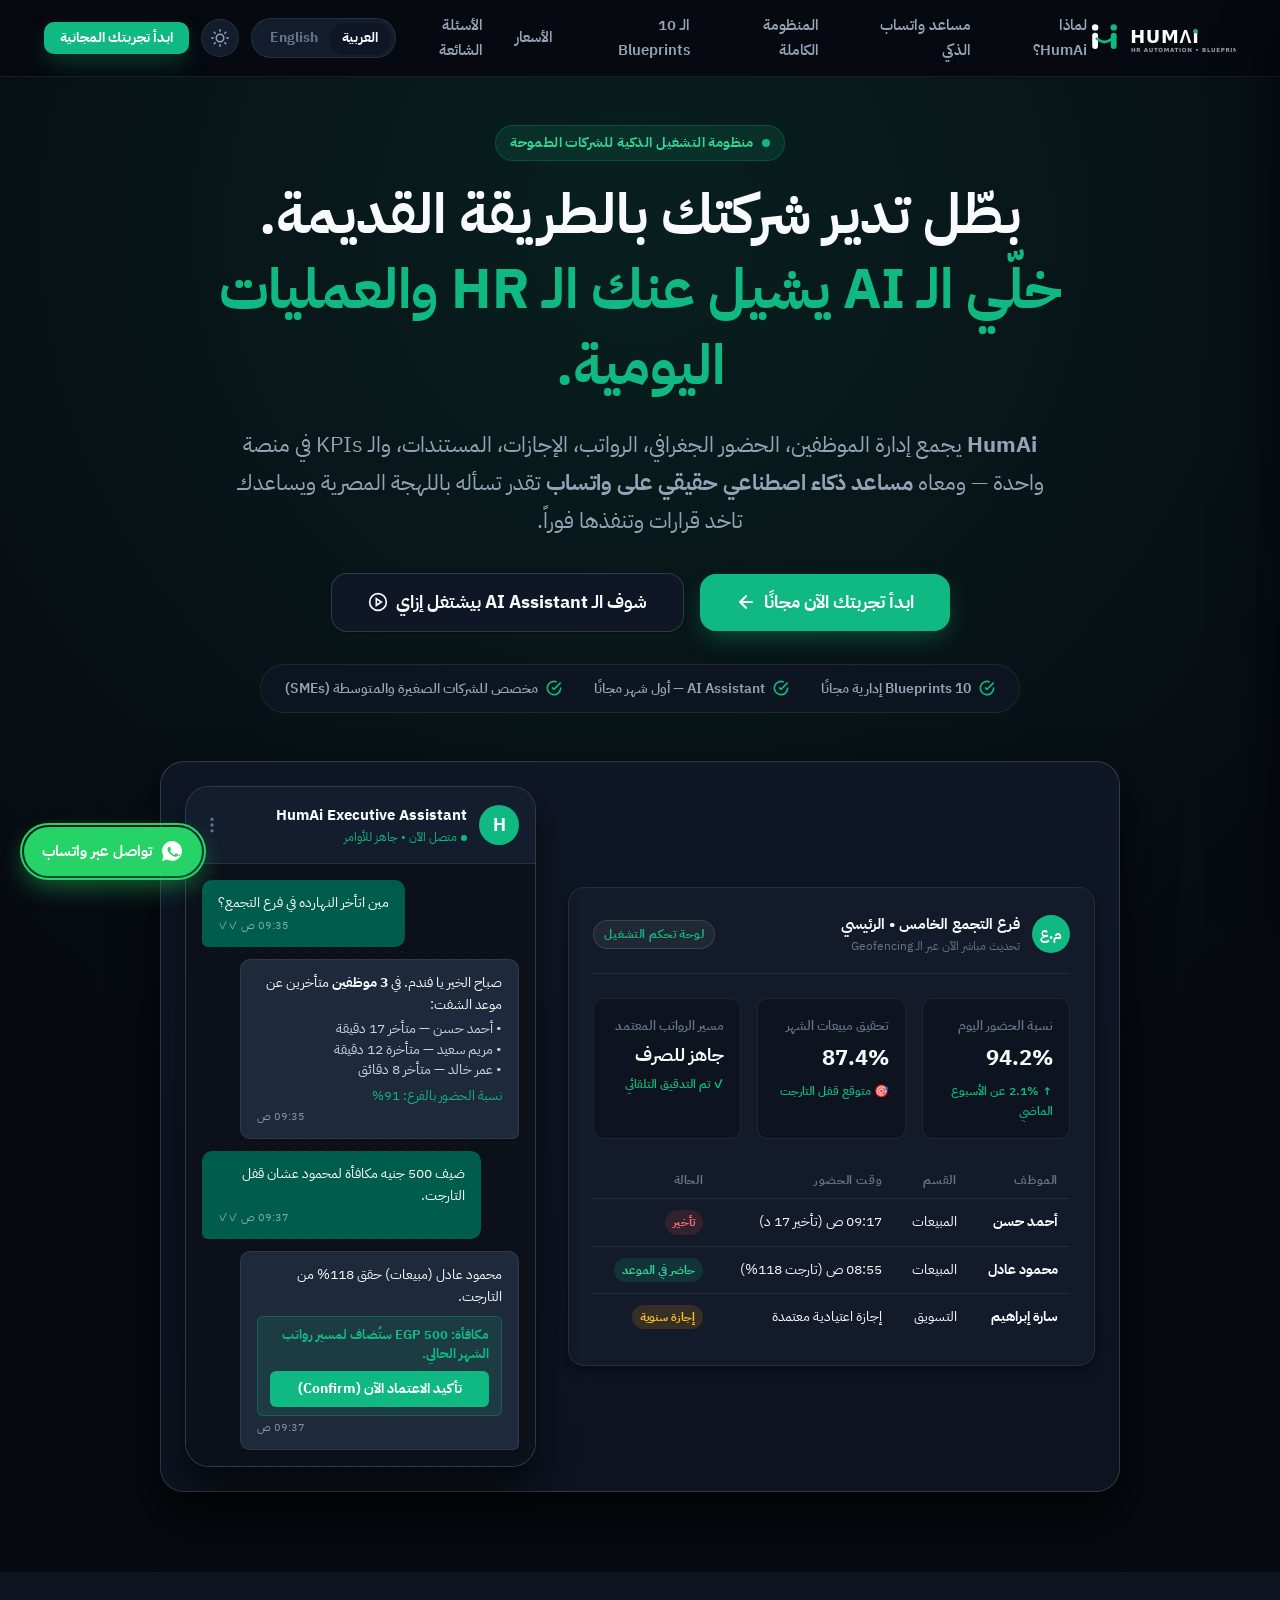
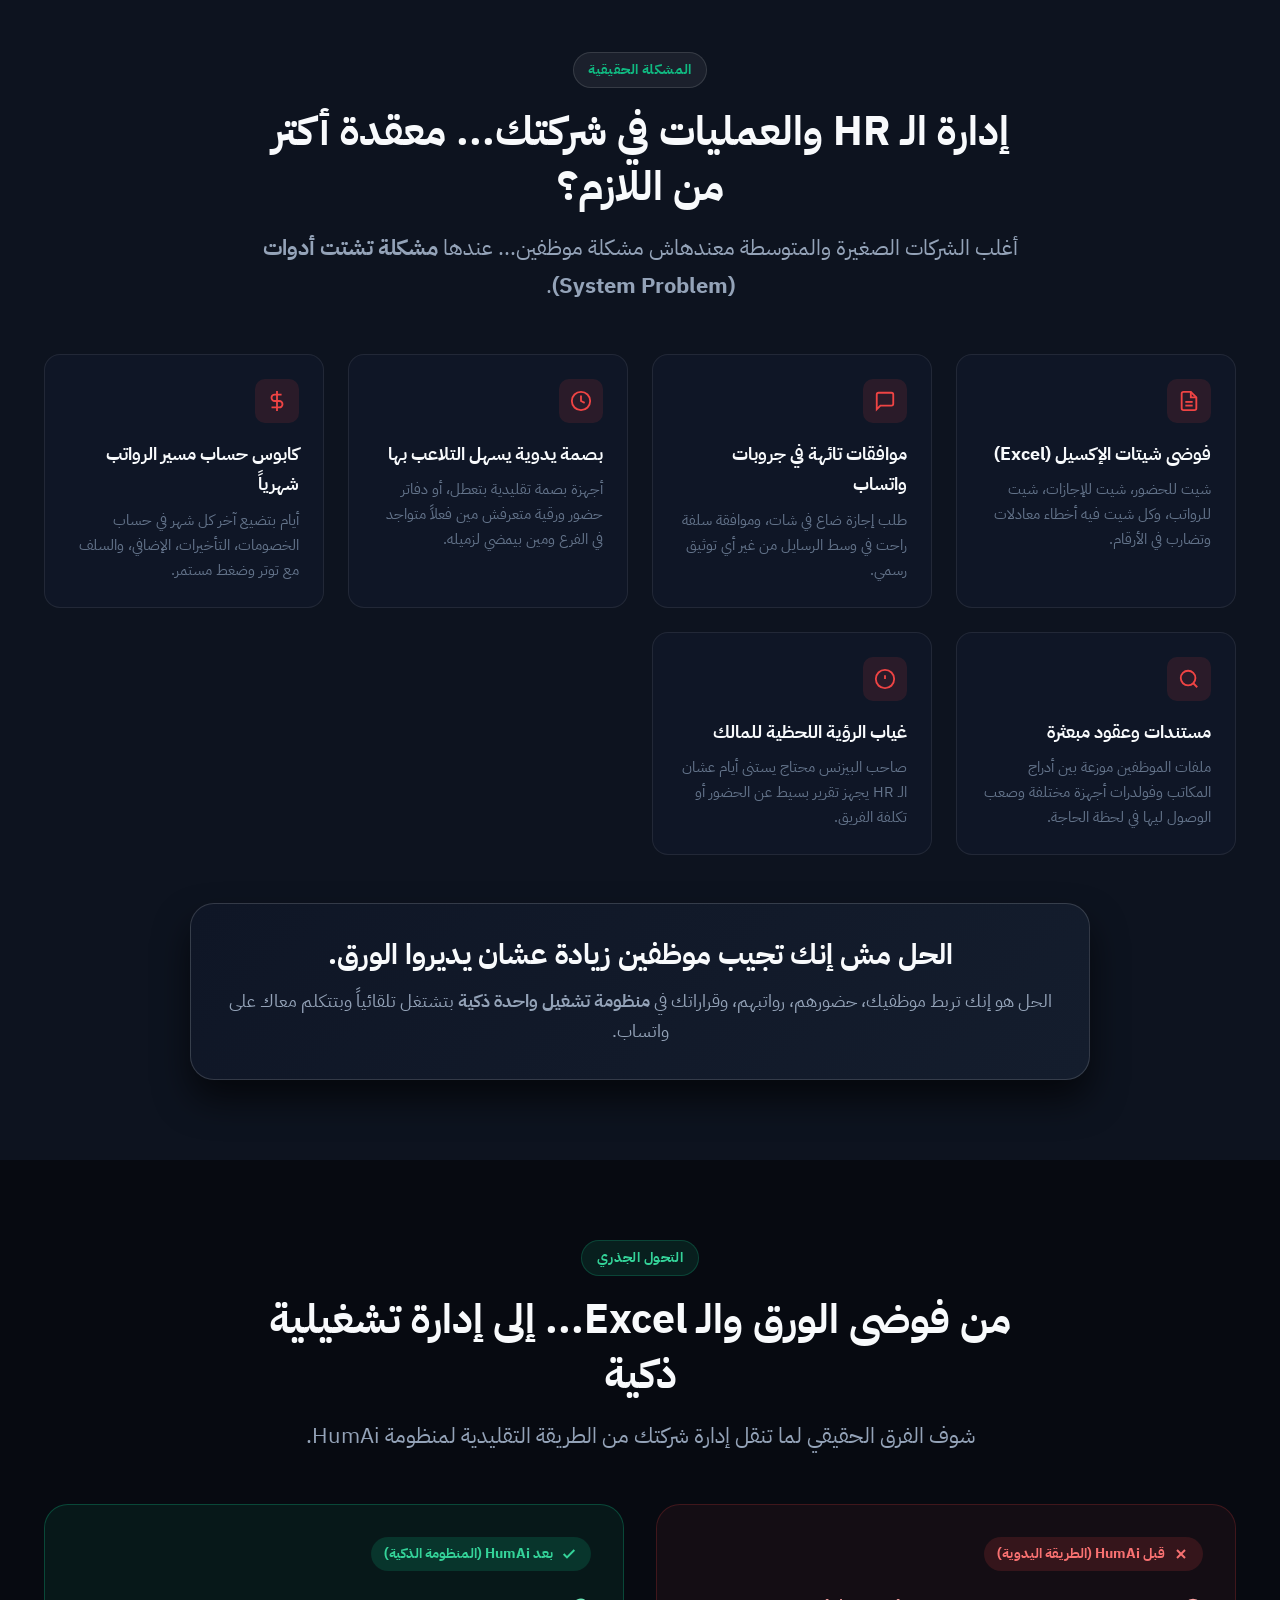
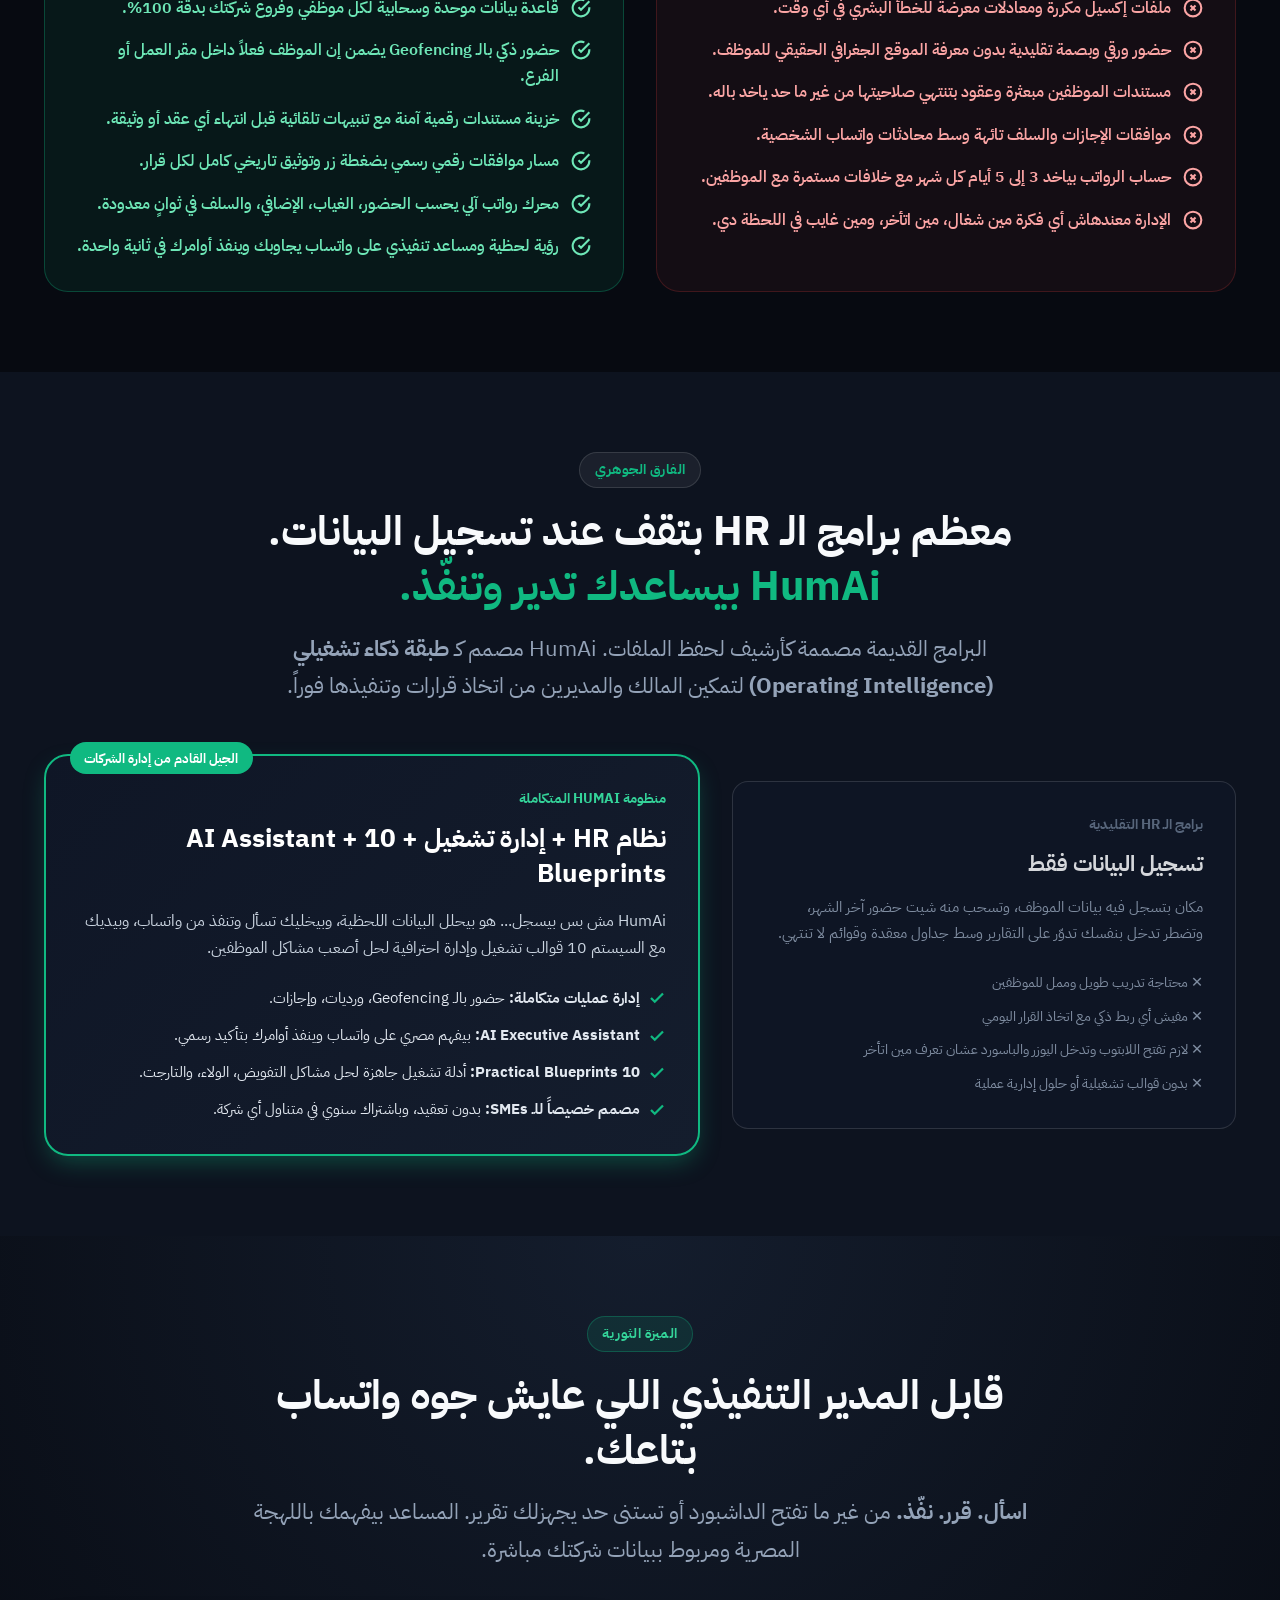
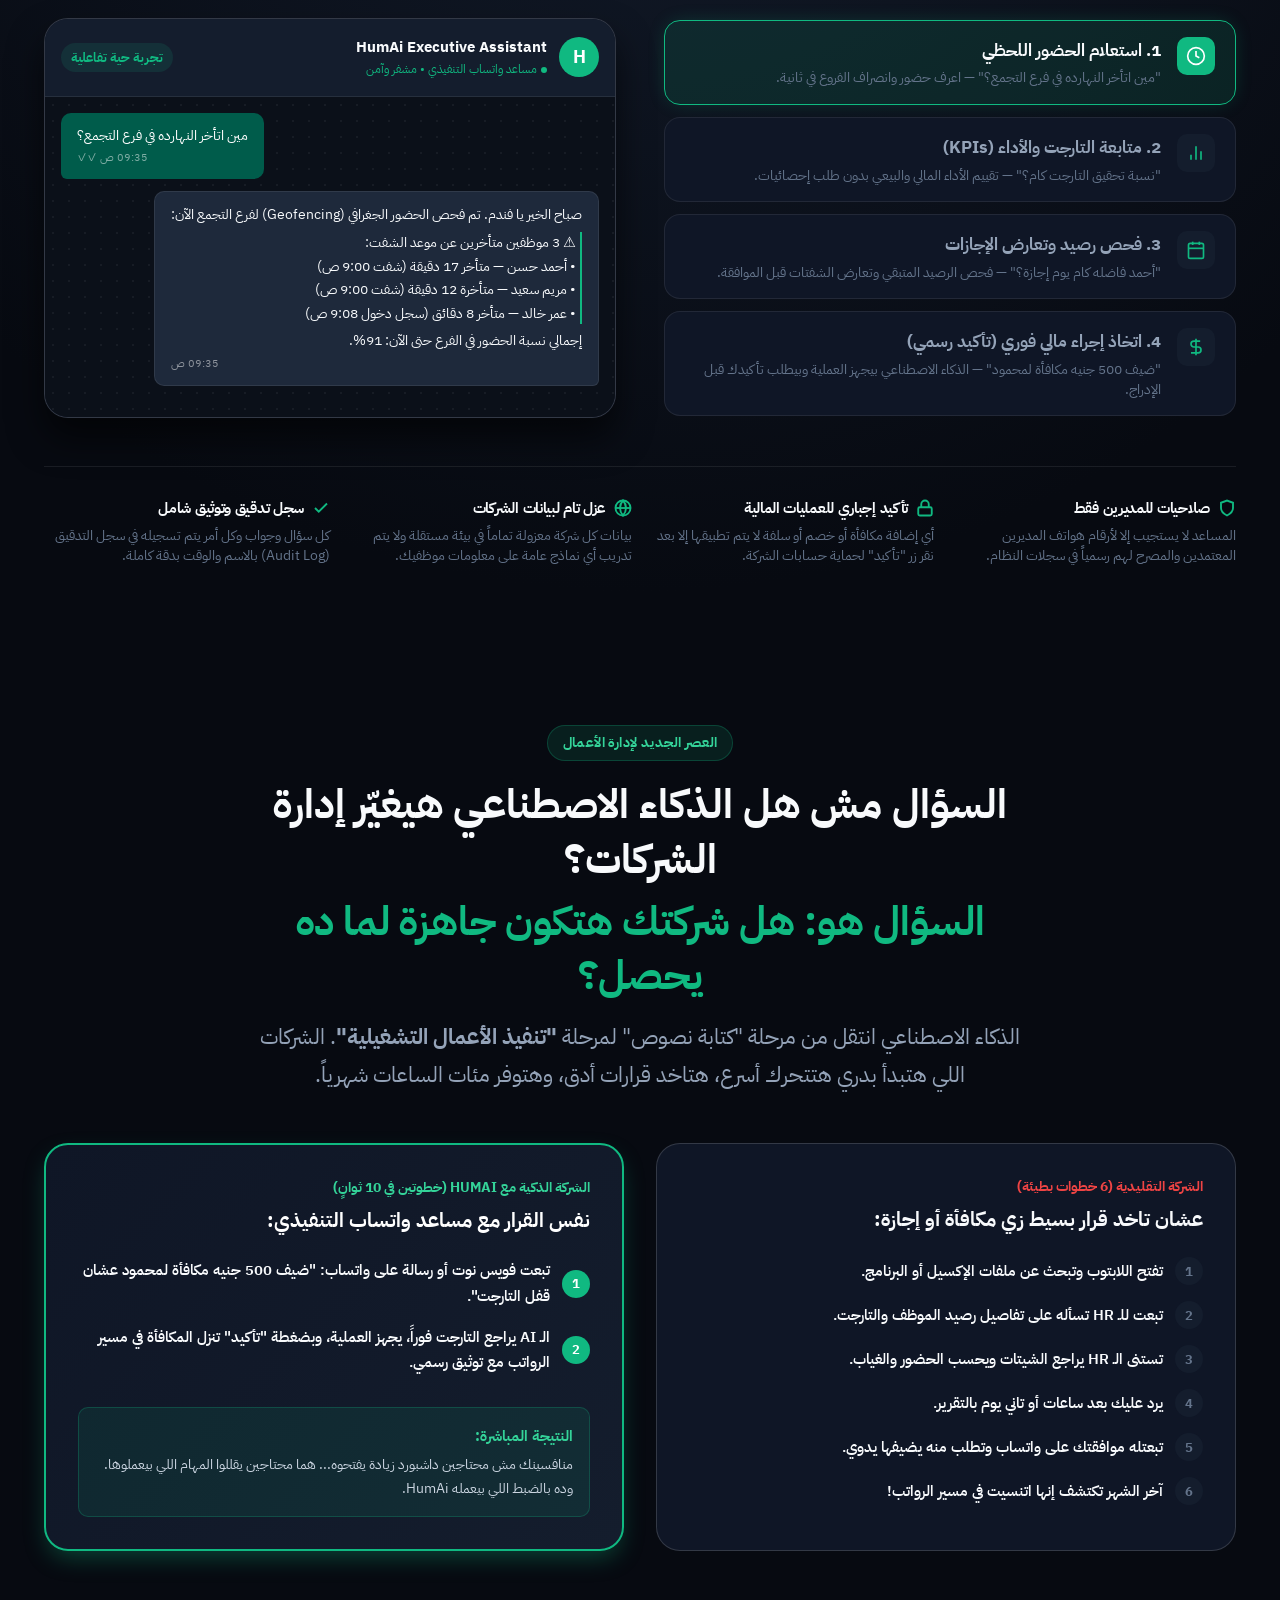
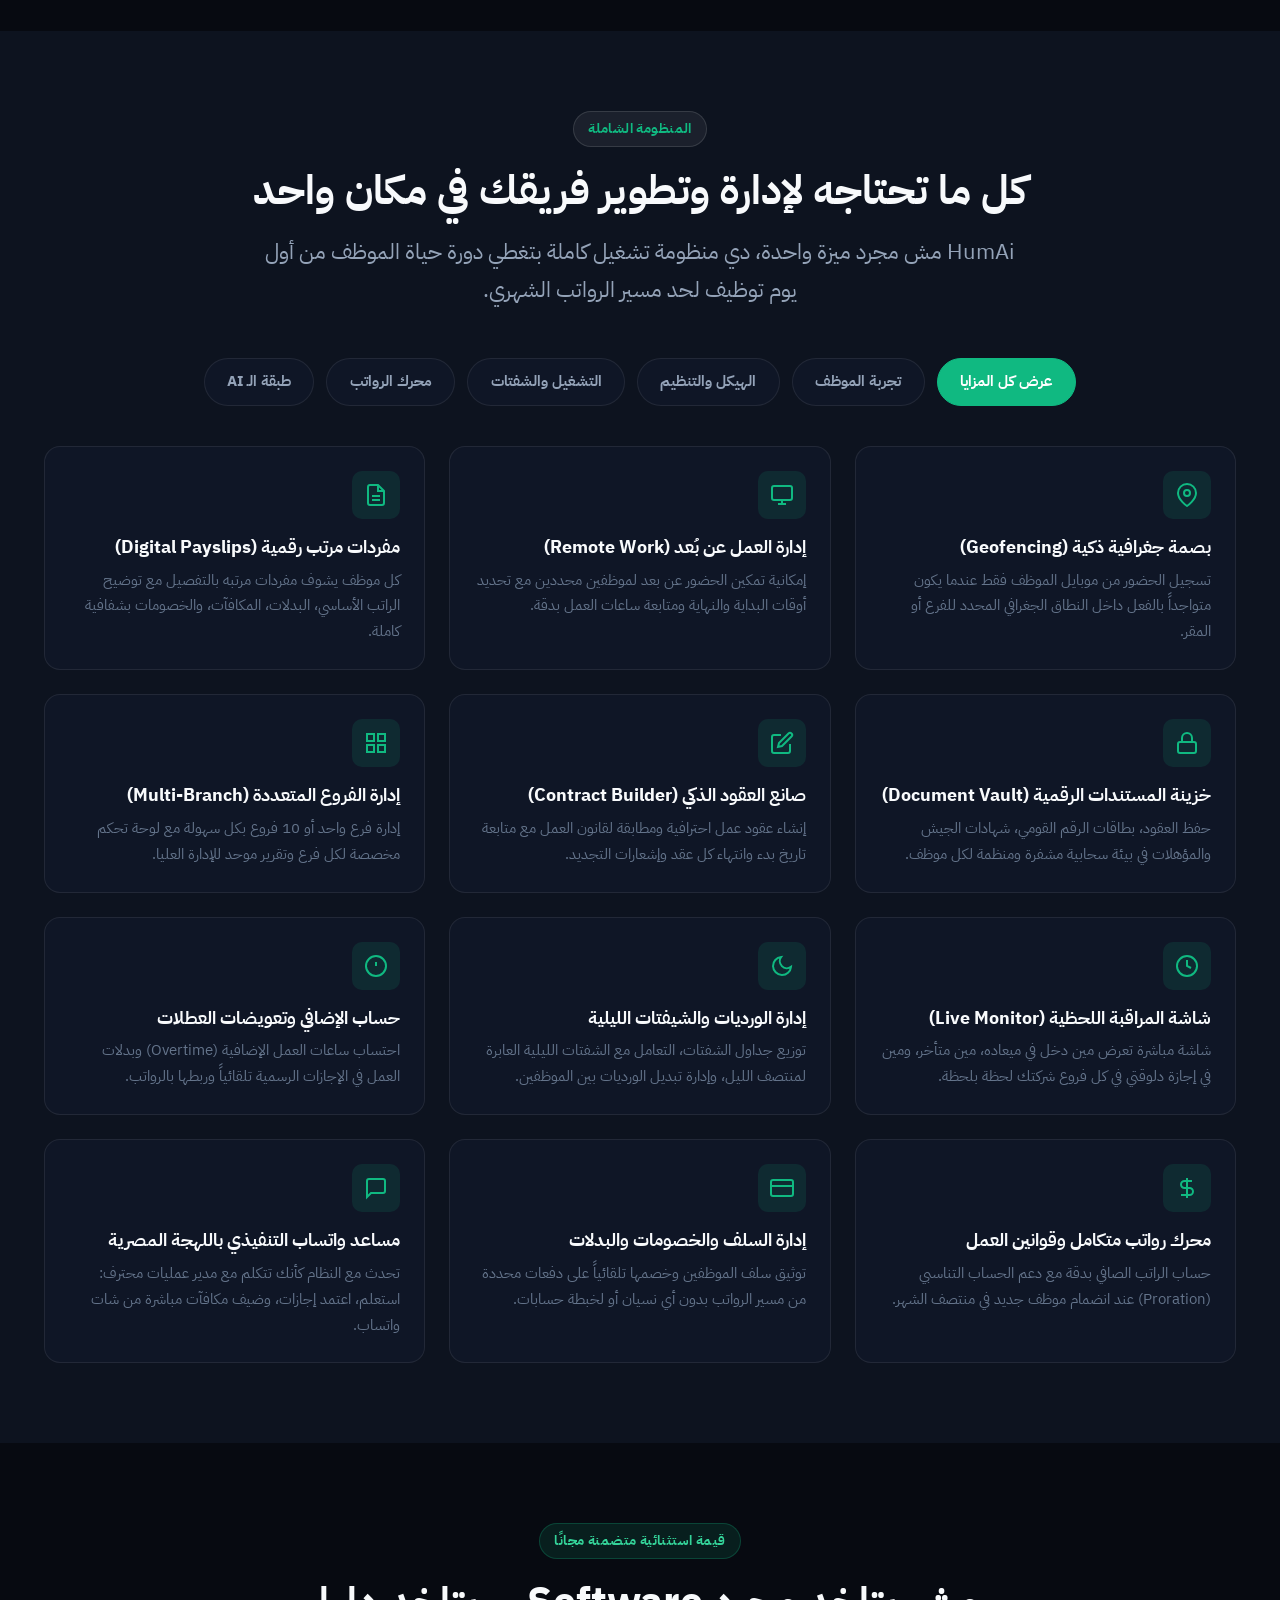
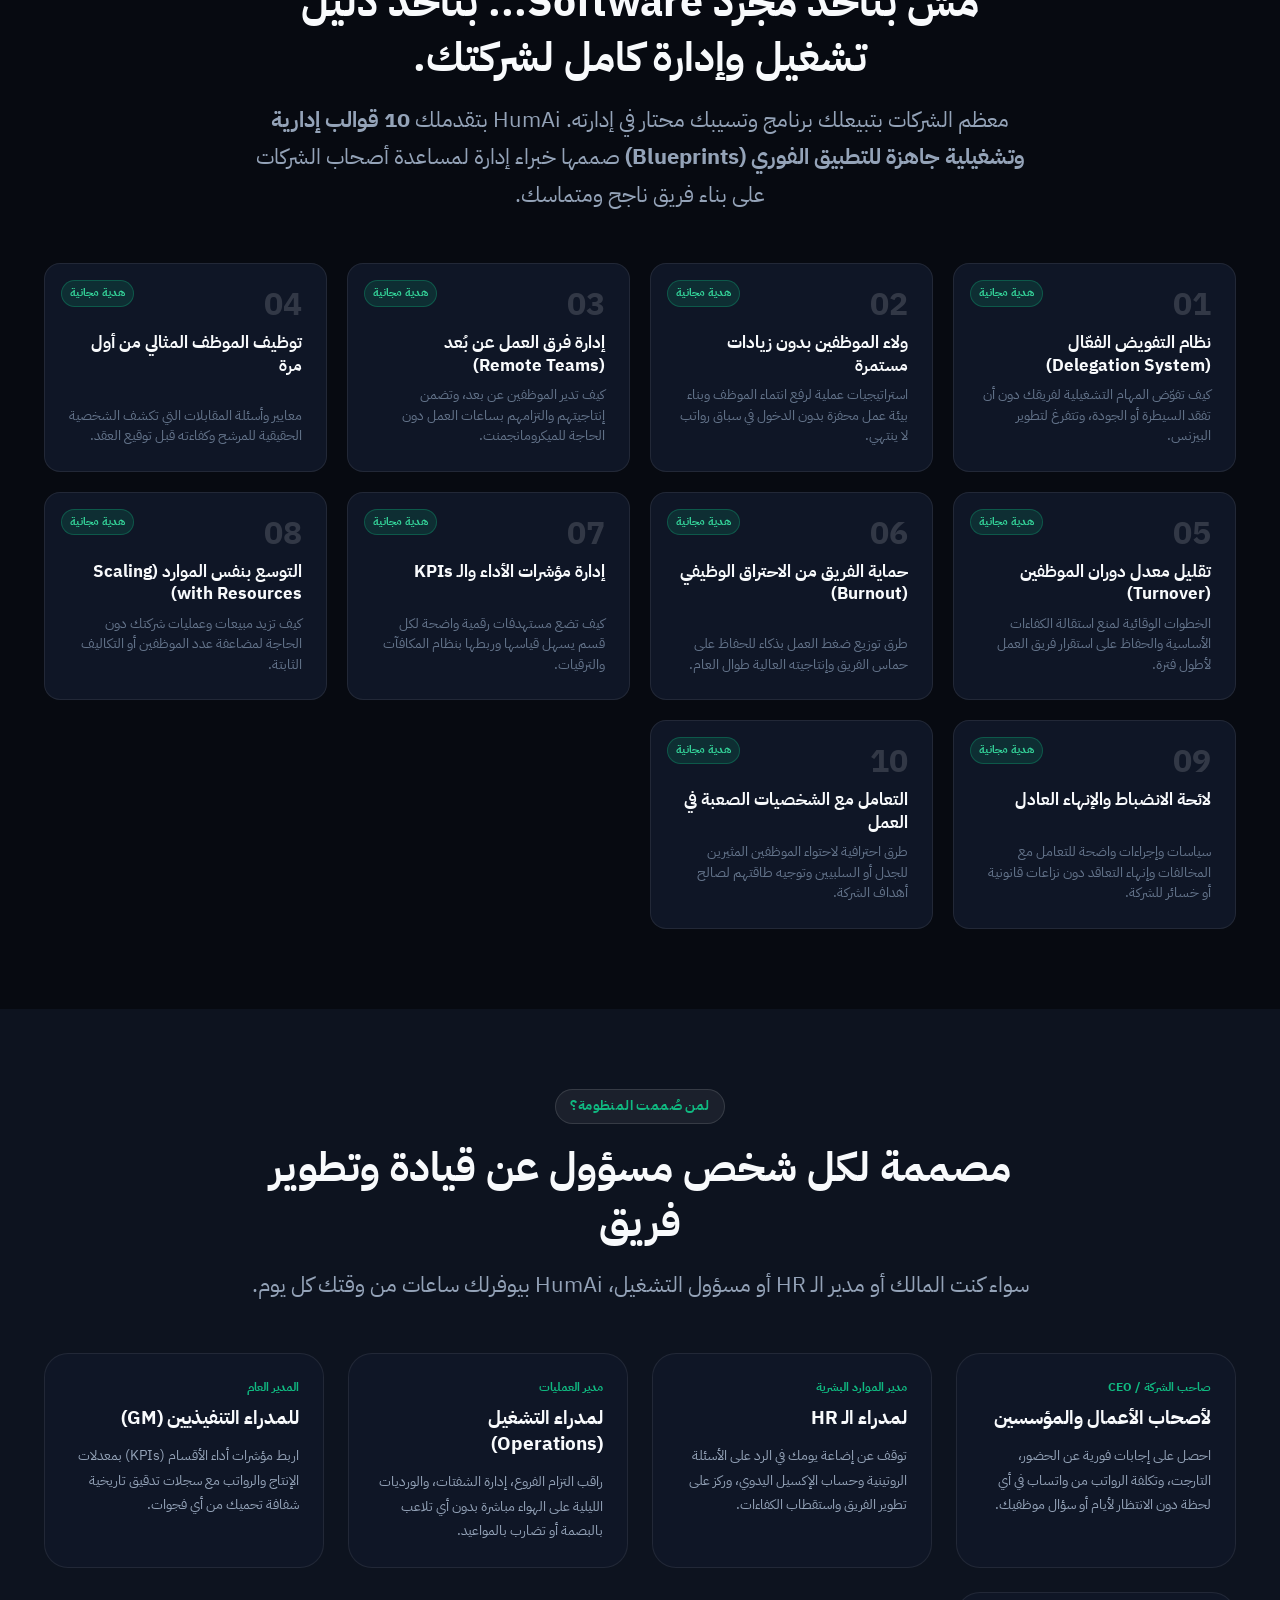
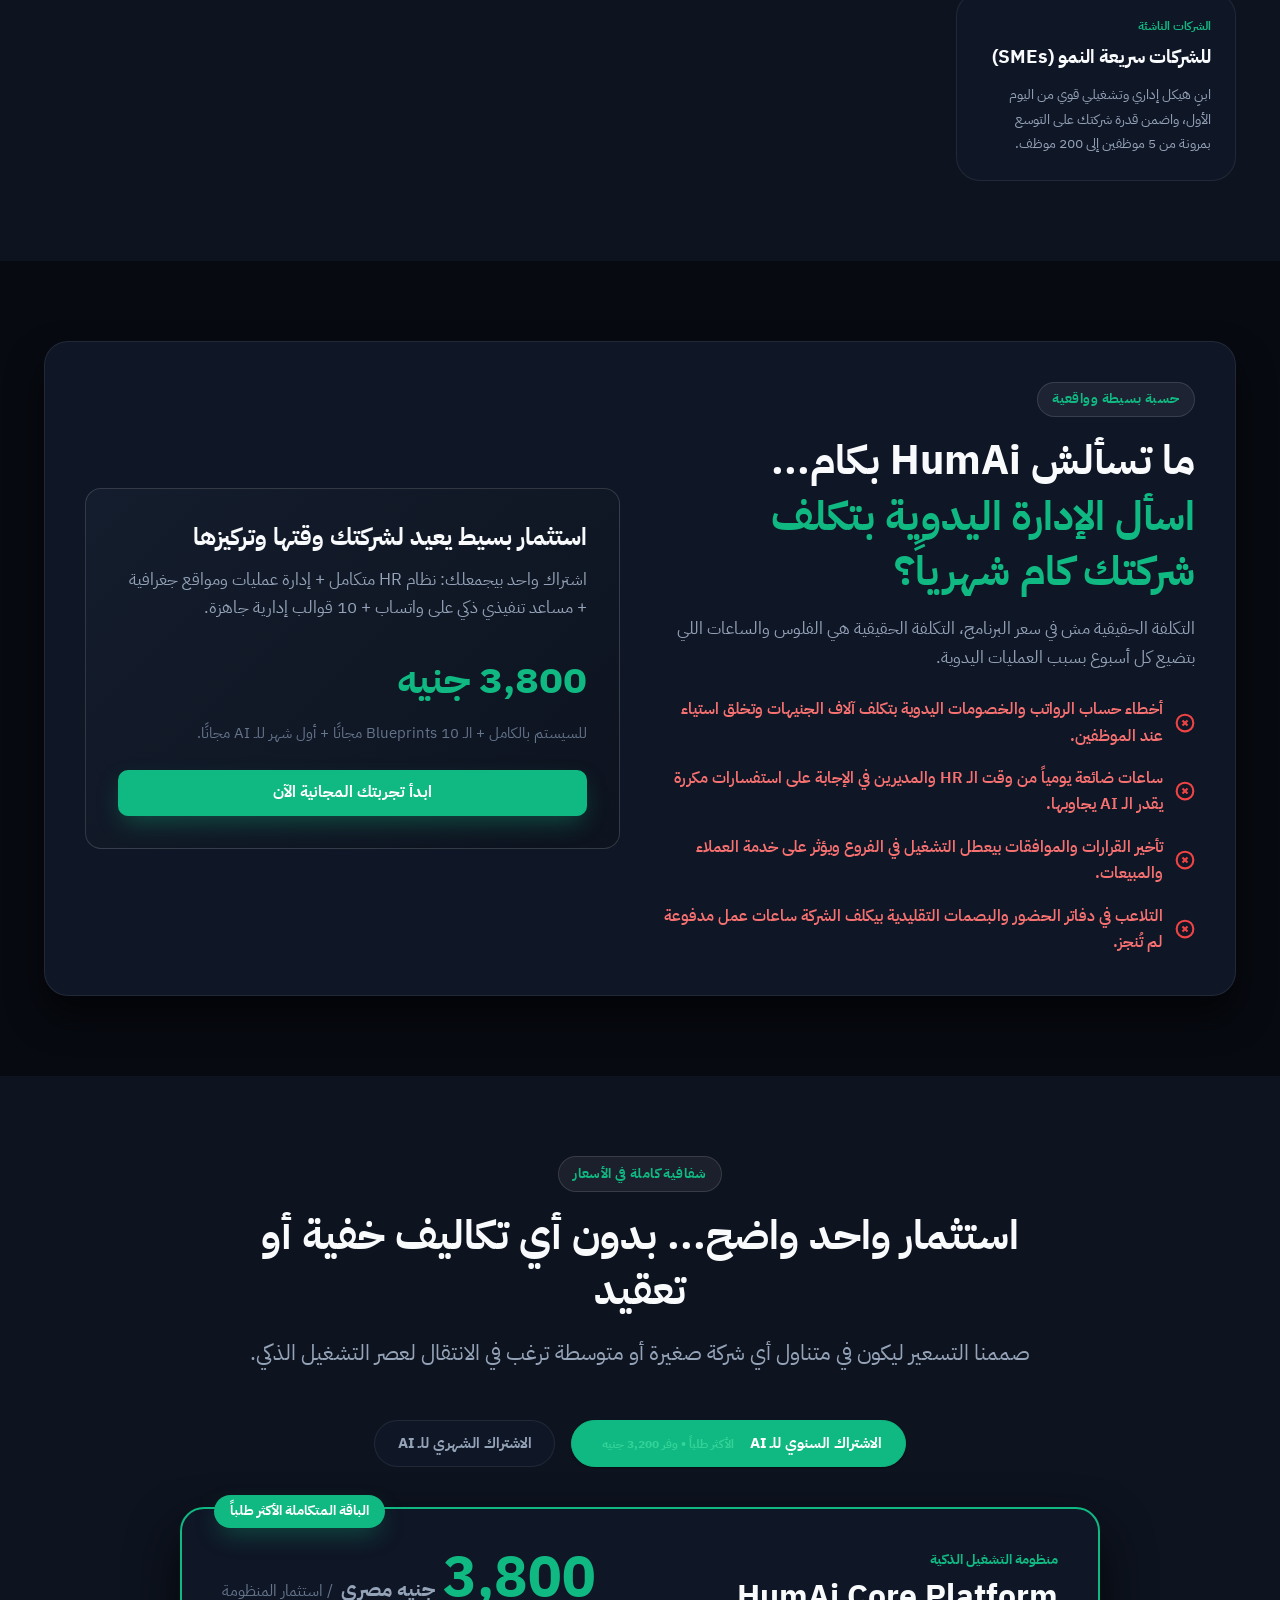
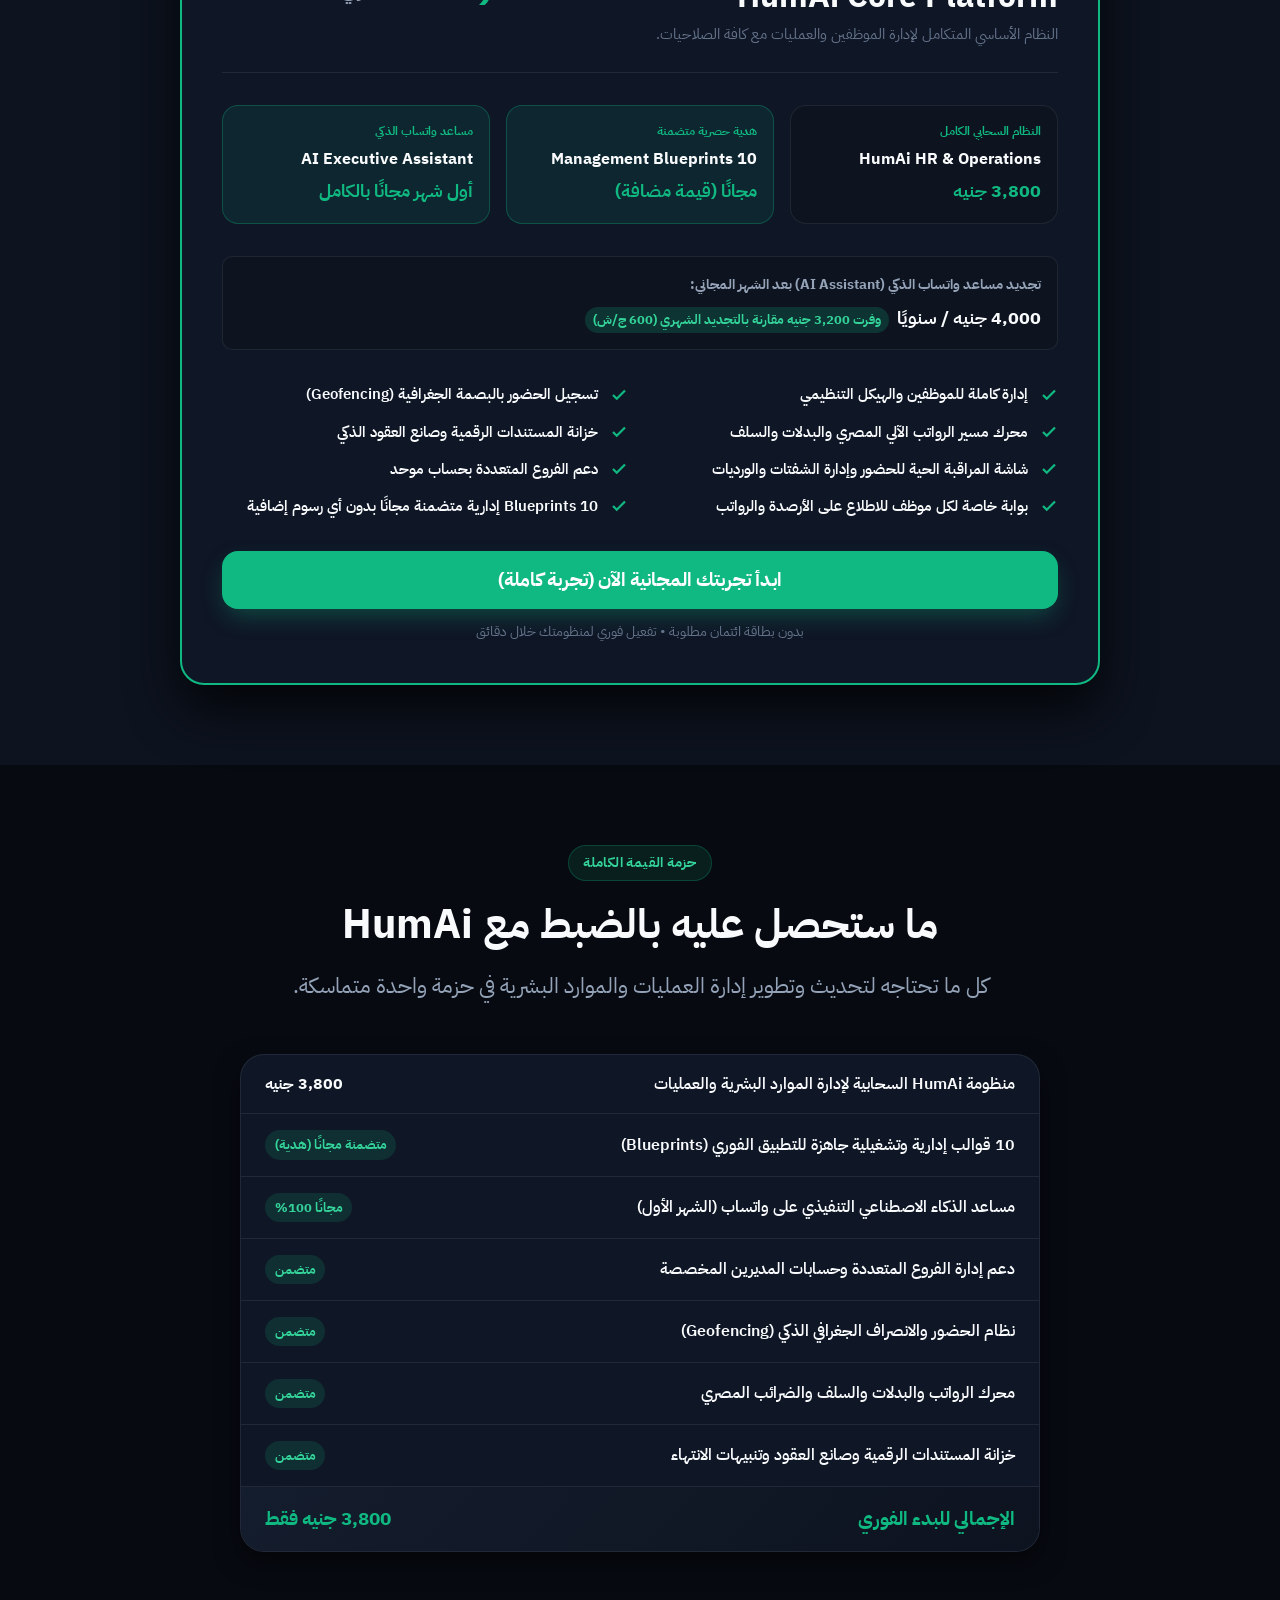
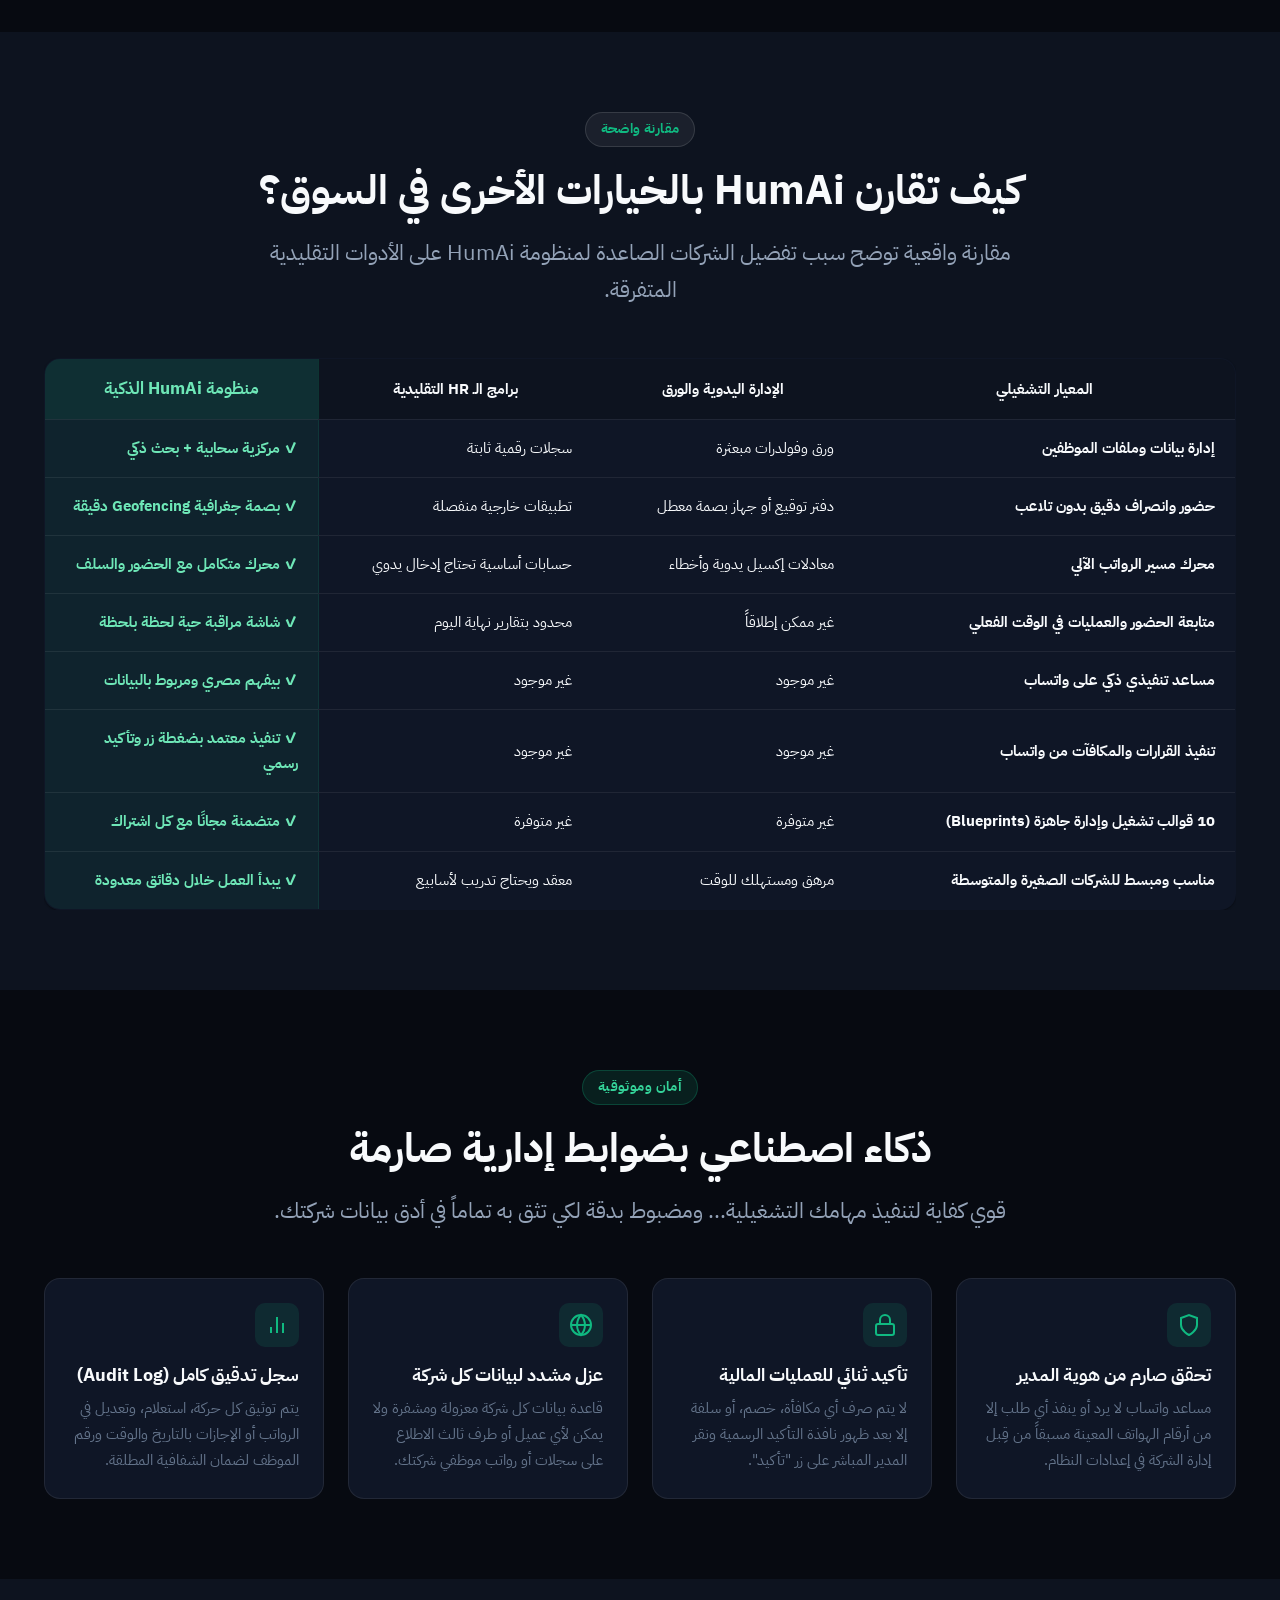
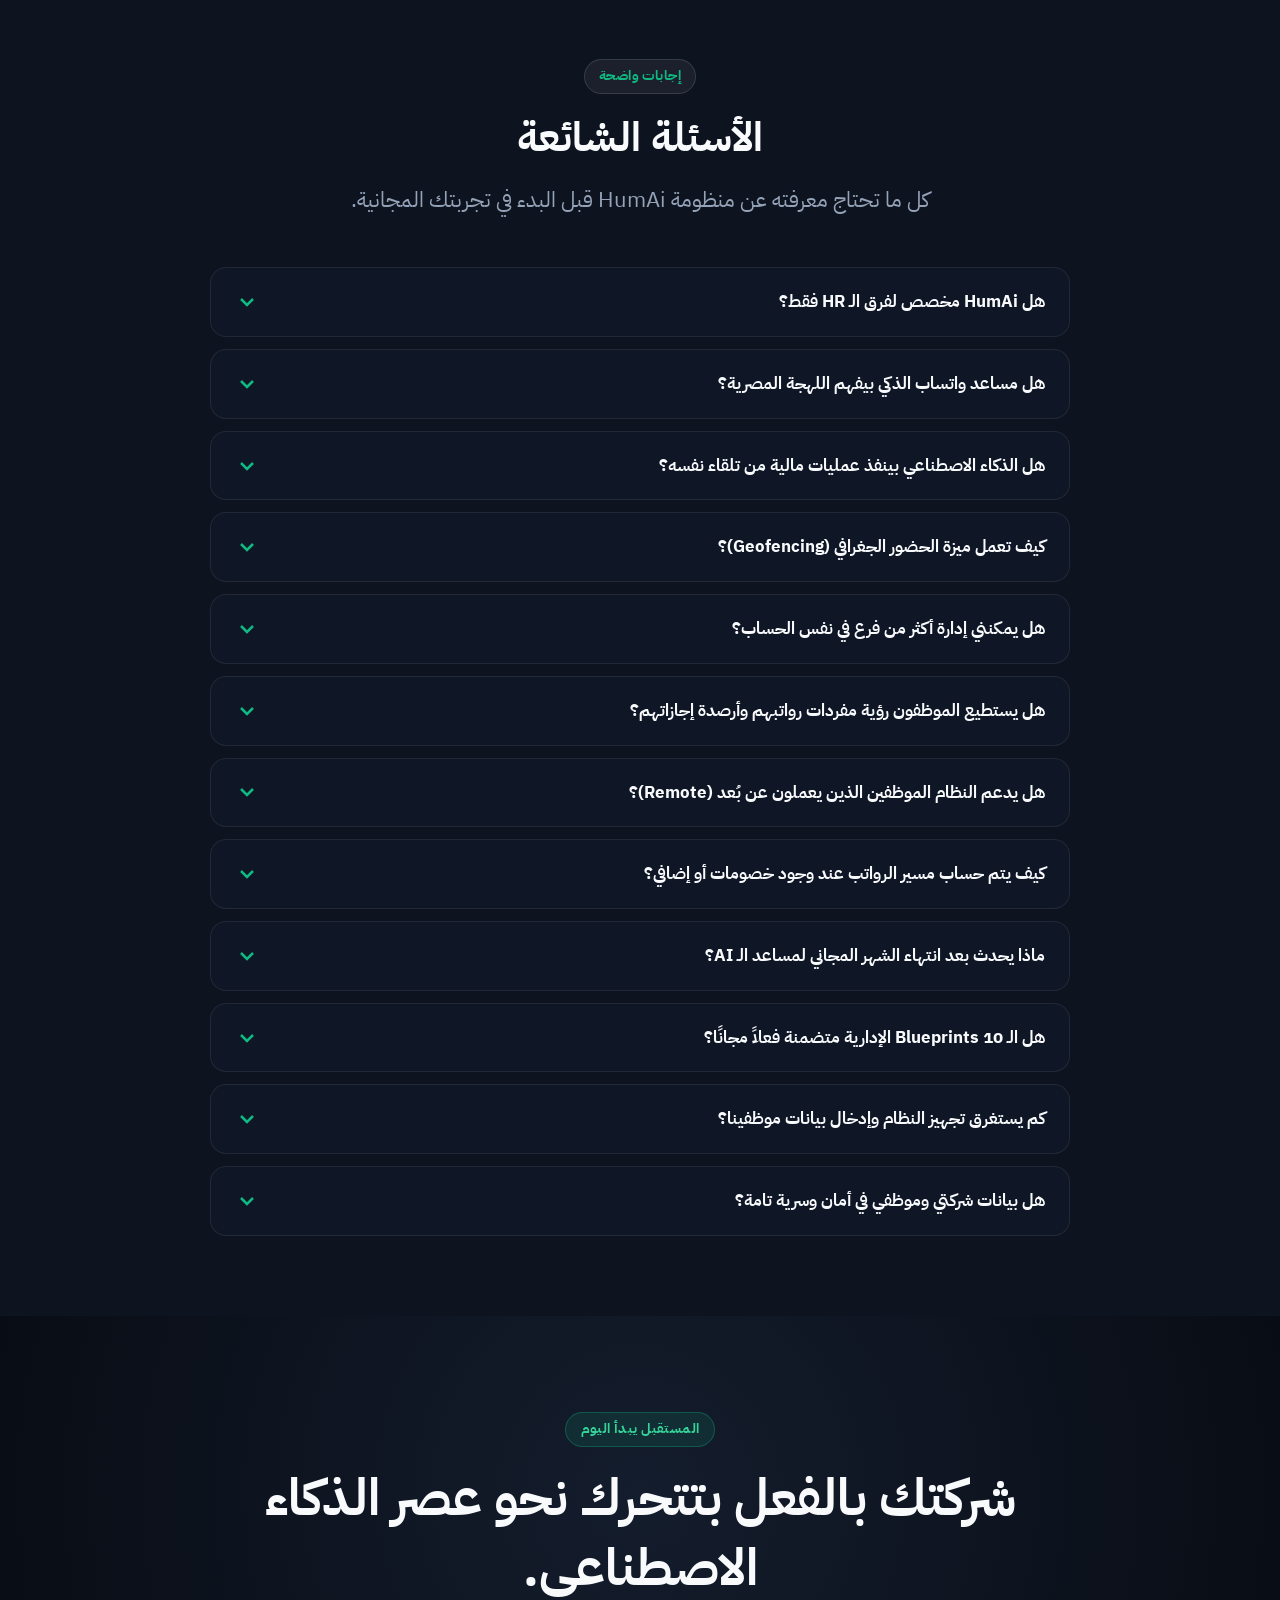
==== commit e98d5d43: "Add floating WhatsApp button, mobile drawer sidebar, and system dark mode with light mode toggle" ====
--- a/index.html
+++ b/index.html
@@ -1,5 +1,5 @@
 <!DOCTYPE html>
-<html lang="ar" dir="rtl">
+<html lang="ar" dir="rtl" data-theme="dark">
 <head>
   <meta charset="UTF-8">
   <meta name="viewport" content="width=device-width, initial-scale=1.0">
@@ -38,9 +38,12 @@
   <header class="site-nav">
     <div class="container nav-container">
       <a href="#hero" class="nav-brand" aria-label="HumAi الرئيسية">
-        <img src="assets/logo/humai-logo.svg" alt="HumAi Logo" class="nav-logo-img">
+        <!-- Dual Logo: Auto-switches based on Dark / Light theme -->
+        <img src="assets/logo/humai-logo-white.svg" alt="HumAi Logo" class="nav-logo-img nav-logo-white">
+        <img src="assets/logo/humai-logo.svg" alt="HumAi Logo" class="nav-logo-img nav-logo-dark">
       </a>
 
+      <!-- Desktop Navigation Links -->
       <nav class="nav-links" aria-label="روابط التنقل">
         <a href="#problem" class="nav-link">لماذا HumAi؟</a>
         <a href="#ai-assistant" class="nav-link">مساعد واتساب الذكي</a>
@@ -57,12 +60,114 @@
           <a href="en/index.html" class="lang-btn" title="Switch to English">English</a>
         </div>
 
+        <!-- Dark / Light Mode Toggle Button -->
+        <button type="button" class="theme-toggle-btn" aria-label="تبديل المظهر (ليلي / فاتح)" title="تبديل المظهر">
+          <svg viewBox="0 0 24 24" fill="none" stroke="currentColor" stroke-width="2" stroke-linecap="round" stroke-linejoin="round">
+            <circle cx="12" cy="12" r="5"></circle>
+            <line x1="12" y1="1" x2="12" y2="3"></line>
+            <line x1="12" y1="21" x2="12" y2="23"></line>
+            <line x1="4.22" y1="4.22" x2="5.64" y2="5.64"></line>
+            <line x1="18.36" y1="18.36" x2="19.78" y2="19.78"></line>
+            <line x1="1" y1="12" x2="3" y2="12"></line>
+            <line x1="21" y1="12" x2="23" y2="12"></line>
+            <line x1="4.22" y1="19.78" x2="5.64" y2="18.36"></line>
+            <line x1="18.36" y1="5.64" x2="19.78" y2="4.22"></line>
+          </svg>
+        </button>
+
+        <!-- CTA Button (Desktop) -->
         <a href="#pricing" class="btn btn-primary btn-sm" data-analytics-event="click_start_trial" data-analytics-location="nav">
           ابدأ تجربتك المجانية
         </a>
+
+        <!-- Mobile Hamburger Menu Button -->
+        <button type="button" class="mobile-menu-toggle" id="mobile-menu-btn" aria-label="فتح القائمة الجانبية">
+          <svg width="24" height="24" viewBox="0 0 24 24" fill="none" stroke="currentColor" stroke-width="2.5" stroke-linecap="round" stroke-linejoin="round">
+            <line x1="3" y1="12" x2="21" y2="12"></line>
+            <line x1="3" y1="6" x2="21" y2="6"></line>
+            <line x1="3" y1="18" x2="21" y2="18"></line>
+          </svg>
+        </button>
       </div>
     </div>
   </header>
+
+  <!-- ========================================================================
+       Mobile Sidebar Drawer & Backdrop
+       ======================================================================== -->
+  <div class="mobile-sidebar-backdrop" id="mobile-sidebar-backdrop"></div>
+  
+  <aside class="mobile-sidebar-drawer" id="mobile-sidebar-drawer" aria-label="القائمة الجانبية للموبايل">
+    <div class="mobile-drawer-header">
+      <a href="#hero" class="nav-brand">
+        <img src="assets/logo/humai-logo-white.svg" alt="HumAi Logo" class="nav-logo-img nav-logo-white" style="height: 32px;">
+        <img src="assets/logo/humai-logo.svg" alt="HumAi Logo" class="nav-logo-img nav-logo-dark" style="height: 32px;">
+      </a>
+      <button type="button" class="mobile-drawer-close" id="mobile-drawer-close" aria-label="إغلاق القائمة">
+        <svg width="20" height="20" viewBox="0 0 24 24" fill="none" stroke="currentColor" stroke-width="2.5" stroke-linecap="round" stroke-linejoin="round">
+          <line x1="18" y1="6" x2="6" y2="18"></line>
+          <line x1="6" y1="6" x2="18" y2="18"></line>
+        </svg>
+      </button>
+    </div>
+
+    <!-- Mobile Navigation Links -->
+    <nav class="mobile-drawer-nav">
+      <a href="#problem" class="mobile-drawer-link">
+        <svg viewBox="0 0 24 24" fill="none" stroke="currentColor" stroke-width="2"><circle cx="12" cy="12" r="10"></circle><line x1="12" y1="8" x2="12" y2="12"></line><line x1="12" y1="16" x2="12.01" y2="16"></line></svg>
+        <span>لماذا HumAi؟</span>
+      </a>
+      <a href="#ai-assistant" class="mobile-drawer-link">
+        <svg viewBox="0 0 24 24" fill="none" stroke="currentColor" stroke-width="2"><path d="M21 15a2 2 0 0 1-2 2H7l-4 4V5a2 2 0 0 1 2-2h14a2 2 0 0 1 2 2z"></path></svg>
+        <span>مساعد واتساب الذكي</span>
+      </a>
+      <a href="#features" class="mobile-drawer-link">
+        <svg viewBox="0 0 24 24" fill="none" stroke="currentColor" stroke-width="2"><rect x="3" y="3" width="7" height="7"></rect><rect x="14" y="3" width="7" height="7"></rect><rect x="14" y="14" width="7" height="7"></rect><rect x="3" y="14" width="7" height="7"></rect></svg>
+        <span>المنظومة الكاملة</span>
+      </a>
+      <a href="#blueprints" class="mobile-drawer-link">
+        <svg viewBox="0 0 24 24" fill="none" stroke="currentColor" stroke-width="2"><path d="M14 2H6a2 2 0 0 0-2 2v16a2 2 0 0 0 2 2h12a2 2 0 0 0 2-2V8z"></path><polyline points="14 2 14 8 20 8"></polyline><line x1="16" y1="13" x2="8" y2="13"></line><line x1="16" y1="17" x2="8" y2="17"></line></svg>
+        <span>الـ 10 Blueprints الإدارية</span>
+      </a>
+      <a href="#pricing" class="mobile-drawer-link">
+        <svg viewBox="0 0 24 24" fill="none" stroke="currentColor" stroke-width="2"><line x1="12" y1="1" x2="12" y2="23"></line><path d="M17 5H9.5a3.5 3.5 0 0 0 0 7h5a3.5 3.5 0 0 1 0 7H6"></path></svg>
+        <span>خطط الأسعار</span>
+      </a>
+      <a href="#faq" class="mobile-drawer-link">
+        <svg viewBox="0 0 24 24" fill="none" stroke="currentColor" stroke-width="2"><circle cx="12" cy="12" r="10"></circle><path d="M9.09 9a3 3 0 0 1 5.83 1c0 2-3 3-3 3"></path><line x1="12" y1="17" x2="12.01" y2="17"></line></svg>
+        <span>الأسئلة الشائعة</span>
+      </a>
+    </nav>
+
+    <!-- Drawer Footer Actions -->
+    <div class="mobile-drawer-footer">
+      <div class="mobile-drawer-toggles">
+        <!-- Mobile Language Selector -->
+        <div class="lang-switcher">
+          <span class="lang-btn active">العربية</span>
+          <a href="en/index.html" class="lang-btn">English</a>
+        </div>
+
+        <!-- Mobile Dark/Light Theme Button -->
+        <button type="button" class="theme-toggle-btn" aria-label="تبديل المظهر">
+          <svg viewBox="0 0 24 24" fill="none" stroke="currentColor" stroke-width="2">
+            <circle cx="12" cy="12" r="5"></circle>
+            <line x1="12" y1="1" x2="12" y2="3"></line>
+            <line x1="12" y1="21" x2="12" y2="23"></line>
+          </svg>
+        </button>
+      </div>
+
+      <a href="#pricing" class="btn btn-primary" style="width: 100%;" data-analytics-event="click_start_trial" data-analytics-location="mobile_drawer">
+        ابدأ تجربتك المجانية
+      </a>
+
+      <a href="https://wa.me/201099887766?text=%D9%85%D8%B1%D8%AD%D8%A8%D8%A7%D9%8B%D8%8C%20%D8%A3%D8%B1%D9%8A%D8%AF%20%D8%A7%D9%84%D8%AA%D8%AD%D8%AF%D8%AB%20%D9%85%D8%B9%20%D9%81%D8%B1%D9%8A%D9%82%20HumAi" target="_blank" rel="noopener noreferrer" class="btn btn-whatsapp" style="width: 100%;" data-analytics-event="click_whatsapp" data-analytics-location="mobile_drawer">
+        <svg width="18" height="18" viewBox="0 0 24 24" fill="currentColor"><path d="M12.04 2c-5.46 0-9.91 4.45-9.91 9.91 0 1.75.46 3.45 1.32 4.95L2.05 22l5.25-1.38c1.45.79 3.08 1.21 4.74 1.21 5.46 0 9.91-4.45 9.91-9.91 0-2.65-1.03-5.14-2.9-7.01A9.816 9.816 0 0 0 12.04 2z"/></svg>
+        محادثة واتساب مباشرة
+      </a>
+    </div>
+  </aside>
 
   <!-- ========================================================================
        SECTION 1 — HERO
@@ -120,8 +225,8 @@
                 <div class="mockup-user">
                   <div class="mockup-avatar">م.ع</div>
                   <div>
-                    <div style="font-weight: 800; font-size: 0.95rem; color: #1F2937;">فرع التجمع الخامس • الرئيسي</div>
-                    <div style="font-size: 0.75rem; color: #64748B;">تحديث مباشر الآن عبر الـ Geofencing</div>
+                    <div style="font-weight: 800; font-size: 0.95rem; color: var(--text-primary);">فرع التجمع الخامس • الرئيسي</div>
+                    <div style="font-size: 0.75rem; color: var(--text-muted);">تحديث مباشر الآن عبر الـ Geofencing</div>
                   </div>
                 </div>
                 <div class="eyebrow eyebrow-navy" style="margin: 0; padding: 0.2rem 0.6rem; font-size: 0.75rem;">
@@ -143,8 +248,8 @@
                 </div>
                 <div class="stat-card">
                   <div class="stat-label">مسير الرواتب المعتمد</div>
-                  <div class="stat-value">جاهز للصرف</div>
-                  <div class="stat-change" style="color: #10B981;">✓ تم التدقيق التلقائي</div>
+                  <div class="stat-value" style="font-size: 1.15rem;">جاهز للصرف</div>
+                  <div class="stat-change" style="color: var(--brand-emerald);">✓ تم التدقيق التلقائي</div>
                 </div>
               </div>
 
@@ -191,7 +296,7 @@
                     <div class="wa-status">متصل الآن • جاهز للأوامر</div>
                   </div>
                 </div>
-                <svg width="20" height="20" viewBox="0 0 24 24" fill="none" stroke="#94A3B8" stroke-width="2"><circle cx="12" cy="12" r="1"></circle><circle cx="12" cy="5" r="1"></circle><circle cx="12" cy="19" r="1"></circle></svg>
+                <svg width="20" height="20" viewBox="0 0 24 24" fill="none" stroke="currentColor" stroke-width="2" style="color: var(--text-muted);"><circle cx="12" cy="12" r="1"></circle><circle cx="12" cy="5" r="1"></circle><circle cx="12" cy="19" r="1"></circle></svg>
               </div>
 
               <div class="wa-body">
@@ -207,7 +312,7 @@
                     • مريم سعيد — متأخرة 12 دقيقة<br>
                     • عمر خالد — متأخر 8 دقائق
                   </div>
-                  <div style="margin-top: 6px; font-size: 0.8rem; color: #10B981;">نسبة الحضور بالفرع: 91%</div>
+                  <div style="margin-top: 6px; font-size: 0.8rem; color: var(--brand-emerald);">نسبة الحضور بالفرع: 91%</div>
                   <div class="wa-msg-time">09:35 ص</div>
                 </div>
 
@@ -219,7 +324,7 @@
                 <div class="wa-msg wa-msg-bot">
                   <div>محمود عادل (مبيعات) حقق 118% من التارجت.</div>
                   <div class="wa-action-box">
-                    <div style="font-size: 0.8rem; color: #10B981; font-weight: 700;">
+                    <div style="font-size: 0.8rem; color: var(--brand-emerald); font-weight: 700;">
                       مكافأة: 500 EGP ستُضاف لمسير رواتب الشهر الحالي.
                     </div>
                     <button class="wa-action-btn" onclick="alert('تم اعتماد المكافأة بنجاح وسيتم إدراجها في مسير الرواتب تلقائيًا.')">
@@ -406,14 +511,14 @@
       <div class="diff-container">
         <!-- Traditional Software -->
         <div class="diff-card-standard">
-          <div style="font-size: 0.85rem; font-weight: 800; color: #64748B; text-transform: uppercase; margin-bottom: var(--space-3);">
+          <div style="font-size: 0.85rem; font-weight: 800; color: var(--text-muted); text-transform: uppercase; margin-bottom: var(--space-3);">
             برامج الـ HR التقليدية
           </div>
-          <h3 style="font-size: 1.4rem; margin-bottom: var(--space-4); color: #334155;">تسجيل البيانات فقط</h3>
-          <p style="font-size: 0.95rem; color: #64748B; margin-bottom: var(--space-6);">
+          <h3 style="font-size: 1.4rem; margin-bottom: var(--space-4); color: var(--text-primary);">تسجيل البيانات فقط</h3>
+          <p style="font-size: 0.95rem; color: var(--text-secondary); margin-bottom: var(--space-6);">
             مكان بتسجل فيه بيانات الموظف، وتسحب منه شيت حضور آخر الشهر، وتضطر تدخل بنفسك تدوّر على التقارير وسط جداول معقدة وقوائم لا تنتهي.
           </p>
-          <ul style="display: flex; flex-direction: column; gap: 10px; font-size: 0.9rem; color: #475569;">
+          <ul style="display: flex; flex-direction: column; gap: 10px; font-size: 0.9rem; color: var(--text-secondary);">
             <li>✕ محتاجة تدريب طويل وممل للموظفين</li>
             <li>✕ مفيش أي ربط ذكي مع اتخاذ القرار اليومي</li>
             <li>✕ لازم تفتح اللابتوب وتدخل اليوزر والباسورد عشان تعرف مين اتأخر</li>
@@ -430,7 +535,7 @@
           <h3 style="font-size: 1.6rem; margin-bottom: var(--space-4); color: #FFFFFF;">
             نظام HR + إدارة تشغيل + AI Assistant + 10 Blueprints
           </h3>
-          <p style="font-size: 1rem; color: #94A3B8; margin-bottom: var(--space-6);">
+          <p style="font-size: 1rem; color: #CBD5E1; margin-bottom: var(--space-6);">
             HumAi مش بس بيسجل... هو بيحلل البيانات اللحظية، وبيخليك تسأل وتنفذ من واتساب، وبيديك مع السيستم 10 قوالب تشغيل وإدارة احترافية لحل أصعب مشاكل الموظفين.
           </p>
           <ul style="display: flex; flex-direction: column; gap: 12px; font-size: 0.95rem; color: #E2E8F0;">
@@ -464,7 +569,7 @@
       <div class="section-header">
         <div class="eyebrow eyebrow-dark">الميزة الثورية</div>
         <h2>قابل المدير التنفيذي اللي عايش جوه واتساب بتاعك.</h2>
-        <p class="text-lead" style="color: #94A3B8;">
+        <p class="text-lead" style="color: var(--text-secondary);">
           <strong>اسأل. قرر. نفّذ.</strong> من غير ما تفتح الداشبورد أو تستنى حد يجهزلك تقرير. المساعد بيفهمك باللهجة المصرية ومربوط ببيانات شركتك مباشرة.
         </p>
       </div>
@@ -523,7 +628,7 @@
                 <div class="wa-status">مساعد واتساب التنفيذي • مشفر وآمن</div>
               </div>
             </div>
-            <div style="color: #10B981; font-size: 0.8rem; font-weight: 700; background: rgba(16,185,129,0.1); padding: 4px 10px; border-radius: 99px;">
+            <div style="color: var(--brand-emerald); font-size: 0.8rem; font-weight: 700; background: rgba(16,185,129,0.12); padding: 4px 10px; border-radius: 99px;">
               تجربة حية تفاعلية
             </div>
           </div>
@@ -590,7 +695,7 @@
       <div class="era-contrast">
         <!-- Traditional Way -->
         <div class="era-card era-traditional">
-          <div style="font-size: 0.85rem; font-weight: 800; color: #DC2626; text-transform: uppercase;">
+          <div style="font-size: 0.85rem; font-weight: 800; color: #EF4444; text-transform: uppercase;">
             الشركة التقليدية (6 خطوات بطيئة)
           </div>
           <h4 style="margin-top: var(--space-2); font-size: 1.25rem;">عشان تاخد قرار بسيط زي مكافأة أو إجازة:</h4>
@@ -632,11 +737,11 @@
 
           <div class="era-steps">
             <div class="era-step">
-              <span class="era-step-num" style="background: #10B981; color: #FFFFFF;">1</span>
+              <span class="era-step-num" style="background: var(--brand-emerald); color: #FFFFFF;">1</span>
               <span>تبعت فويس نوت أو رسالة على واتساب: "ضيف 500 جنيه مكافأة لمحمود عشان قفل التارجت".</span>
             </div>
             <div class="era-step">
-              <span class="era-step-num" style="background: #10B981; color: #FFFFFF;">2</span>
+              <span class="era-step-num" style="background: var(--brand-emerald); color: #FFFFFF;">2</span>
               <span>الـ AI يراجع التارجت فوراً، يجهز العملية، وبضغطة "تأكيد" تنزل المكافأة في مسير الرواتب مع توثيق رسمي.</span>
             </div>
           </div>
@@ -971,10 +1076,10 @@
           <p>
             اشتراك واحد بيجمعلك: نظام HR متكامل + إدارة عمليات ومواقع جغرافية + مساعد تنفيذي ذكي على واتساب + 10 قوالب إدارية جاهزة.
           </p>
-          <div style="font-size: 2.5rem; font-weight: 900; color: #10B981; margin-bottom: var(--space-2);">
+          <div style="font-size: 2.5rem; font-weight: 900; color: var(--brand-emerald); margin-bottom: var(--space-2);">
             3,800 جنيه
           </div>
-          <div style="color: #94A3B8; font-size: 0.95rem; margin-bottom: var(--space-6);">
+          <div style="color: var(--text-muted); font-size: 0.95rem; margin-bottom: var(--space-6);">
             للسيستم بالكامل + الـ 10 Blueprints مجانًا + أول شهر للـ AI مجانًا.
           </div>
           <a href="#pricing" class="btn btn-primary" style="width: 100%;" data-analytics-event="click_start_trial" data-analytics-location="roi_card">
@@ -1015,11 +1120,11 @@
 
           <div class="pricing-header">
             <div>
-              <div style="font-size: 0.85rem; font-weight: 800; color: #10B981; text-transform: uppercase;">
+              <div style="font-size: 0.85rem; font-weight: 800; color: var(--brand-emerald); text-transform: uppercase;">
                 منظومة التشغيل الذكية
               </div>
-              <h3 style="font-size: 2rem; color: #1F2937; margin-top: 4px;">HumAi Core Platform</h3>
-              <p style="color: #64748B; font-size: 0.95rem; margin-top: 4px;">
+              <h3 style="font-size: 2rem; color: var(--text-primary); margin-top: 4px;">HumAi Core Platform</h3>
+              <p style="color: var(--text-muted); font-size: 0.95rem; margin-top: 4px;">
                 النظام الأساسي المتكامل لإدارة الموظفين والعمليات مع كافة الصلاحيات.
               </p>
             </div>
@@ -1040,24 +1145,24 @@
             </div>
 
             <div class="offer-layer-box highlight">
-              <div class="offer-layer-tag" style="color: #047857;">هدية حصرية متضمنة</div>
+              <div class="offer-layer-tag" style="color: var(--brand-emerald);">هدية حصرية متضمنة</div>
               <div class="offer-layer-title">10 Management Blueprints</div>
-              <div class="offer-layer-price" style="color: #047857;">مجانًا (قيمة مضافة)</div>
+              <div class="offer-layer-price" style="color: var(--brand-emerald);">مجانًا (قيمة مضافة)</div>
             </div>
 
             <div class="offer-layer-box highlight">
-              <div class="offer-layer-tag" style="color: #047857;">مساعد واتساب الذكي</div>
+              <div class="offer-layer-tag" style="color: var(--brand-emerald);">مساعد واتساب الذكي</div>
               <div class="offer-layer-title">AI Executive Assistant</div>
-              <div class="offer-layer-price" style="color: #047857;">أول شهر مجانًا بالكامل</div>
+              <div class="offer-layer-price" style="color: var(--brand-emerald);">أول شهر مجانًا بالكامل</div>
             </div>
           </div>
 
           <!-- Post-trial AI Pricing Detail Box -->
-          <div style="background: #F8FAFC; border: 1px solid #E2E8F0; border-radius: var(--radius-md); padding: var(--space-4); margin-bottom: var(--space-8); display: flex; align-items: center; justify-content: space-between; flex-wrap: wrap; gap: var(--space-2);">
-            <div style="font-size: 0.9rem; color: #475569;">
+          <div style="background: var(--bg-secondary); border: 1px solid var(--border-subtle); border-radius: var(--radius-md); padding: var(--space-4); margin-bottom: var(--space-8); display: flex; align-items: center; justify-content: space-between; flex-wrap: wrap; gap: var(--space-2);">
+            <div style="font-size: 0.9rem; color: var(--text-secondary);">
               <strong>تجديد مساعد واتساب الذكي (AI Assistant) بعد الشهر المجاني:</strong>
             </div>
-            <div style="font-weight: 800; font-size: 1.1rem; color: #1F2937;">
+            <div style="font-weight: 800; font-size: 1.1rem; color: var(--text-primary);">
               <span id="pricing-ai-amount">4,000</span>
               <span id="pricing-ai-period">جنيه / سنويًا</span>
               <span id="pricing-savings-notice" class="badge-save" style="font-size: 0.8rem;">وفرت 3,200 جنيه مقارنة بالتجديد الشهري (600 ج/ش)</span>
@@ -1104,7 +1209,7 @@
             <a href="https://wa.me/201099887766?text=%D9%85%D8%B1%D8%AD%D8%A8%D8%A7%D9%8B%D8%8C%20%D8%A3%D8%B1%D9%8A%D8%AF%20%D8%A8%D8%AF%D8%A1%20%D8%AA%D8%AC%D8%B1%D8%A8%D8%A9%20HumAi%20%D8%A7%D9%84%D9%85%D8%AC%D8%A7%D9%86%D9%8A%D8%A9" target="_blank" rel="noopener noreferrer" class="btn btn-primary btn-lg" style="width: 100%; font-size: 1.2rem;" data-analytics-event="click_start_trial" data-analytics-location="pricing_card">
               ابدأ تجربتك المجانية الآن (تجربة كاملة)
             </a>
-            <div style="margin-top: var(--space-3); font-size: 0.85rem; color: #64748B;">
+            <div style="margin-top: var(--space-3); font-size: 0.85rem; color: var(--text-muted);">
               بدون بطاقة ائتمان مطلوبة • تفعيل فوري لمنظومتك خلال دقائق
             </div>
           </div>
@@ -1459,7 +1564,7 @@
           </a>
         </div>
 
-        <div style="color: #64748B; font-size: 0.9rem; margin-top: var(--space-4);">
+        <div style="color: var(--text-muted); font-size: 0.9rem; margin-top: var(--space-4);">
           بدون أي تعقيد تشغيلي • بدون بطاقة ائتمان • دعم فني كامل أثناء الإعداد
         </div>
       </div>
@@ -1471,7 +1576,8 @@
     <div class="container">
       <div class="footer-grid">
         <div class="footer-brand">
-          <img src="assets/logo/humai-logo-white.svg" alt="HumAi" style="height: 36px; width: auto;">
+          <img src="assets/logo/humai-logo-white.svg" alt="HumAi" class="nav-logo-white" style="height: 36px; width: auto;">
+          <img src="assets/logo/humai-logo.svg" alt="HumAi" class="nav-logo-dark" style="height: 36px; width: auto;">
           <p>
             المنظومة المتكاملة لإدارة الموارد البشرية والعمليات ومساعد الذكاء الاصطناعي التنفيذي عبر واتساب للشركات الصغيرة والمتوسطة.
           </p>
@@ -1500,7 +1606,7 @@
         <div class="footer-col">
           <h5>اللغة والدعم</h5>
           <div class="footer-links">
-            <a href="index.html" class="footer-link" style="color: #10B981; font-weight: 700;">العربية (الحالية)</a>
+            <a href="index.html" class="footer-link" style="color: var(--brand-emerald); font-weight: 700;">العربية (الحالية)</a>
             <a href="en/index.html" class="footer-link">English Version</a>
             <a href="https://wa.me/201099887766" target="_blank" rel="noopener noreferrer" class="footer-link">تواصل عبر واتساب</a>
           </div>
@@ -1509,7 +1615,7 @@
 
       <div class="footer-bottom">
         <div>جميع الحقوق محفوظة © 2026 منصة HumAi Platform.</div>
-        <div style="font-size: 0.85rem; color: #64748B;">
+        <div style="font-size: 0.85rem; color: var(--text-muted);">
           مصممة للشركات الطموحة في مصر والشرق الأوسط.
         </div>
       </div>
@@ -1528,6 +1634,24 @@
       ابدأ الآن مجانًا
     </a>
   </div>
+
+  <!-- ========================================================================
+       Floating WhatsApp Button (In Corner with Ripple Effect)
+       ======================================================================== -->
+  <a href="https://wa.me/201099887766?text=%D9%85%D8%B1%D8%AD%D8%A8%D8%A7%D9%8B%D8%8C%20%D8%A3%D8%B1%D9%8A%D8%AF%20%D8%A7%D9%84%D8%A7%D8%B3%D8%AA%D9%81%D8%B3%D8%A7%D8%B1%20%D8%B9%D9%86%20%D9%85%D9%86%D8%B8%D9%88%D9%85%D8%A9%20HumAi" 
+     target="_blank" 
+     rel="noopener noreferrer" 
+     class="wa-floating-btn" 
+     id="wa-floating-btn" 
+     aria-label="تواصل معنا عبر واتساب" 
+     data-analytics-event="click_whatsapp" 
+     data-analytics-location="floating_corner">
+    <span class="wa-pulse-ring"></span>
+    <svg class="wa-floating-icon" viewBox="0 0 24 24" fill="currentColor">
+      <path d="M12.04 2c-5.46 0-9.91 4.45-9.91 9.91 0 1.75.46 3.45 1.32 4.95L2.05 22l5.25-1.38c1.45.79 3.08 1.21 4.74 1.21 5.46 0 9.91-4.45 9.91-9.91 0-2.65-1.03-5.14-2.9-7.01A9.816 9.816 0 0 0 12.04 2zm5.82 14.33c-.24.69-1.21 1.27-1.68 1.35-.44.08-.99.12-3.18-.75-2.62-1.04-4.32-3.71-4.45-3.89-.13-.17-1.07-1.42-1.07-2.72s.67-1.93.92-2.19c.24-.26.53-.33.71-.33.18 0 .35 0 .5.01.16.01.38-.06.59.45.23.54.77 1.88.84 2.02.07.14.11.31.02.5-.09.18-.14.3-.28.46-.14.16-.3.35-.43.47-.14.14-.29.3-.12.59.16.29.73 1.2 1.57 1.95 1.08.96 1.98 1.26 2.27 1.4.29.14.46.12.63-.07.17-.19.73-.85.92-1.14.19-.29.38-.24.64-.14.26.1.1.66 3.28 1.63.18.09.31.14.36.21.05.08.05.45-.19 1.14z"/>
+    </svg>
+    <span>تواصل عبر واتساب</span>
+  </a>
 
   <!-- Scripts -->
   <script src="js/analytics.js"></script>
--- a/css/variables.css
+++ b/css/variables.css
@@ -1,35 +1,20 @@
+/* ==========================================================================
+   Design Tokens & CSS Variables — HumAi Landing Page
+   Default: DARK MODE ("Like The System") with seamless LIGHT MODE support
+   ========================================================================== */
+
 :root {
-  /* Brand Palette */
-  --brand-navy: #1F2937;
-  --brand-navy-dark: #111827;
-  --brand-navy-deep: #0B0F19;
-  --brand-navy-light: #374151;
-  
+  /* Brand Constants */
   --brand-emerald: #10B981;
   --brand-emerald-hover: #059669;
   --brand-emerald-dark: #047857;
   --brand-emerald-light: #ECFDF5;
   --brand-emerald-glow: rgba(16, 185, 129, 0.25);
-  --brand-emerald-subtle: rgba(16, 185, 129, 0.08);
+  --brand-emerald-subtle: rgba(16, 185, 129, 0.12);
 
-  /* Neutrals & Surfaces */
-  --bg-primary: #FFFFFF;
-  --bg-secondary: #F8FAFC;
-  --bg-tertiary: #F1F5F9;
-  --bg-elevated: #FFFFFF;
-  --bg-dark-surface: #111827;
-  --bg-dark-surface-2: #1E293B;
-
-  --text-primary: #0F172A;
-  --text-secondary: #475569;
-  --text-muted: #64748B;
-  --text-inverse: #FFFFFF;
-  --text-inverse-muted: #94A3B8;
-
-  --border-subtle: #E2E8F0;
-  --border-medium: #CBD5E1;
-  --border-dark: #334155;
-  --border-emerald: rgba(16, 185, 129, 0.3);
+  --brand-navy: #1F2937;
+  --brand-navy-dark: #111827;
+  --brand-navy-deep: #080C14;
 
   /* Status Colors */
   --status-success: #10B981;
@@ -37,15 +22,12 @@
   --status-danger: #EF4444;
   --status-info: #3B82F6;
 
-  /* WhatsApp Simulation Palette */
-  --wa-bg: #EFEAE2;
-  --wa-header: #075E54;
-  --wa-header-dark: #1F2937;
-  --wa-bubble-in: #FFFFFF;
-  --wa-bubble-out: #DCF8C6;
-  --wa-bubble-out-dark: #005C4B;
-  --wa-bubble-in-dark: #202C33;
-  --wa-accent: #25D366;
+  /* WhatsApp Colors */
+  --wa-green: #25D366;
+  --wa-green-hover: #20BA5A;
+  --wa-dark-bg: #0B1019;
+  --wa-bubble-user: #005C4B;
+  --wa-bubble-bot: #1E293B;
 
   /* Typography */
   --font-arabic: 'IBM Plex Sans Arabic', 'Cairo', system-ui, -apple-system, sans-serif;
@@ -73,15 +55,6 @@
   --radius-xl: 24px;
   --radius-full: 9999px;
 
-  /* Shadows */
-  --shadow-sm: 0 1px 2px 0 rgba(0, 0, 0, 0.05);
-  --shadow-md: 0 4px 6px -1px rgba(0, 0, 0, 0.07), 0 2px 4px -2px rgba(0, 0, 0, 0.05);
-  --shadow-lg: 0 10px 15px -3px rgba(0, 0, 0, 0.08), 0 4px 6px -4px rgba(0, 0, 0, 0.04);
-  --shadow-xl: 0 20px 25px -5px rgba(0, 0, 0, 0.1), 0 8px 10px -6px rgba(0, 0, 0, 0.04);
-  --shadow-2xl: 0 25px 50px -12px rgba(0, 0, 0, 0.18);
-  --shadow-emerald: 0 10px 25px -5px rgba(16, 185, 129, 0.25);
-  --shadow-dark: 0 20px 40px -15px rgba(11, 15, 25, 0.5);
-
   /* Transitions */
   --transition-fast: 150ms cubic-bezier(0.4, 0, 0.2, 1);
   --transition-normal: 250ms cubic-bezier(0.4, 0, 0.2, 1);
@@ -92,3 +65,102 @@
   --container-narrow: 980px;
   --container-padding: 1.5rem;
 }
+
+/* ==========================================================================
+   DEFAULT THEME: DARK MODE (Matches System UI)
+   ========================================================================== */
+:root,
+html[data-theme="dark"] {
+  --bg-primary: #070A11;
+  --bg-secondary: #0D131F;
+  --bg-tertiary: #141D2D;
+  --bg-card: #0F1626;
+  --bg-card-hover: #162136;
+  --bg-elevated: #131B2A;
+
+  --nav-bg: rgba(7, 10, 17, 0.88);
+  --nav-border: rgba(255, 255, 255, 0.08);
+
+  --text-primary: #F8FAFC;
+  --text-secondary: #94A3B8;
+  --text-muted: #64748B;
+  --text-inverse: #070A11;
+  --text-inverse-muted: #475569;
+
+  --border-subtle: rgba(255, 255, 255, 0.08);
+  --border-medium: rgba(255, 255, 255, 0.15);
+  --border-card: rgba(255, 255, 255, 0.08);
+  --border-emerald: rgba(16, 185, 129, 0.35);
+
+  --eyebrow-bg: rgba(16, 185, 129, 0.12);
+  --eyebrow-color: #34D399;
+  --eyebrow-border: rgba(16, 185, 129, 0.25);
+
+  --trust-strip-bg: rgba(15, 22, 38, 0.7);
+  --trust-strip-border: rgba(255, 255, 255, 0.08);
+
+  --table-header-bg: #0D131F;
+  --table-border: rgba(255, 255, 255, 0.07);
+  --table-humai-bg: rgba(16, 185, 129, 0.08);
+  --table-humai-header: rgba(16, 185, 129, 0.15);
+  --table-humai-text: #6EE7B7;
+
+  --shadow-sm: 0 1px 2px 0 rgba(0, 0, 0, 0.4);
+  --shadow-md: 0 4px 12px rgba(0, 0, 0, 0.4);
+  --shadow-lg: 0 10px 25px rgba(0, 0, 0, 0.5);
+  --shadow-xl: 0 20px 35px rgba(0, 0, 0, 0.6);
+  --shadow-2xl: 0 25px 50px rgba(0, 0, 0, 0.75);
+  --shadow-emerald: 0 10px 25px -5px rgba(16, 185, 129, 0.35);
+
+  --logo-dark-display: none;
+  --logo-white-display: block;
+}
+
+/* ==========================================================================
+   LIGHT THEME OVERRIDES (Optional User Toggle)
+   ========================================================================== */
+html[data-theme="light"] {
+  --bg-primary: #FFFFFF;
+  --bg-secondary: #F8FAFC;
+  --bg-tertiary: #F1F5F9;
+  --bg-card: #FFFFFF;
+  --bg-card-hover: #F8FAFC;
+  --bg-elevated: #FFFFFF;
+
+  --nav-bg: rgba(255, 255, 255, 0.92);
+  --nav-border: #E2E8F0;
+
+  --text-primary: #0F172A;
+  --text-secondary: #475569;
+  --text-muted: #64748B;
+  --text-inverse: #FFFFFF;
+  --text-inverse-muted: #94A3B8;
+
+  --border-subtle: #E2E8F0;
+  --border-medium: #CBD5E1;
+  --border-card: #E2E8F0;
+  --border-emerald: rgba(16, 185, 129, 0.3);
+
+  --eyebrow-bg: #ECFDF5;
+  --eyebrow-color: #047857;
+  --eyebrow-border: rgba(16, 185, 129, 0.25);
+
+  --trust-strip-bg: rgba(255, 255, 255, 0.85);
+  --trust-strip-border: #E2E8F0;
+
+  --table-header-bg: #F8FAFC;
+  --table-border: #E2E8F0;
+  --table-humai-bg: #F0FDF4;
+  --table-humai-header: #DCFCE7;
+  --table-humai-text: #065F46;
+
+  --shadow-sm: 0 1px 2px 0 rgba(0, 0, 0, 0.05);
+  --shadow-md: 0 4px 6px -1px rgba(0, 0, 0, 0.07);
+  --shadow-lg: 0 10px 15px -3px rgba(0, 0, 0, 0.08);
+  --shadow-xl: 0 20px 25px -5px rgba(0, 0, 0, 0.1);
+  --shadow-2xl: 0 25px 50px -12px rgba(0, 0, 0, 0.18);
+  --shadow-emerald: 0 10px 25px -5px rgba(16, 185, 129, 0.25);
+
+  --logo-dark-display: block;
+  --logo-white-display: none;
+}
--- a/css/base.css
+++ b/css/base.css
@@ -39,6 +39,7 @@
   line-height: 1.65;
   overflow-x: hidden;
   position: relative;
+  transition: background-color var(--transition-normal), color var(--transition-normal);
 }
 
 /* Accessible focus ring */
@@ -137,19 +138,8 @@
 }
 
 .section-dark {
-  background-color: var(--brand-navy-dark);
-  color: var(--text-inverse);
-}
-
-.section-dark h1,
-.section-dark h2,
-.section-dark h3,
-.section-dark h4 {
-  color: var(--text-inverse);
-}
-
-.section-dark p {
-  color: var(--text-inverse-muted);
+  background-color: var(--bg-secondary);
+  color: var(--text-primary);
 }
 
 .section-muted {
@@ -176,11 +166,10 @@
   border-radius: var(--radius-full);
   font-size: 0.85rem;
   font-weight: 700;
-  text-transform: uppercase;
-  letter-spacing: 0.05em;
-  background-color: var(--brand-emerald-light);
-  color: var(--brand-emerald-dark);
-  border: 1px solid rgba(16, 185, 129, 0.25);
+  letter-spacing: 0.03em;
+  background-color: var(--eyebrow-bg);
+  color: var(--eyebrow-color);
+  border: 1px solid var(--eyebrow-border);
   margin-bottom: var(--space-4);
 }
 
@@ -191,6 +180,12 @@
 }
 
 .eyebrow-navy {
+  background: rgba(255, 255, 255, 0.06);
+  color: var(--brand-emerald);
+  border-color: rgba(255, 255, 255, 0.12);
+}
+
+html[data-theme="light"] .eyebrow-navy {
   background: rgba(31, 41, 55, 0.06);
   color: var(--brand-navy);
   border-color: rgba(31, 41, 55, 0.15);
@@ -221,7 +216,7 @@
 .btn-primary:hover {
   background-color: var(--brand-emerald-hover);
   transform: translateY(-2px);
-  box-shadow: 0 14px 28px -6px rgba(16, 185, 129, 0.35);
+  box-shadow: 0 14px 28px -6px rgba(16, 185, 129, 0.45);
 }
 
 .btn-primary:active {
@@ -229,37 +224,39 @@
 }
 
 .btn-secondary {
-  background-color: #FFFFFF;
-  color: var(--brand-navy);
+  background-color: var(--bg-card);
+  color: var(--text-primary);
   border: 1px solid var(--border-medium);
   box-shadow: var(--shadow-sm);
 }
 
 .btn-secondary:hover {
-  background-color: var(--bg-secondary);
-  border-color: var(--brand-navy-light);
+  background-color: var(--bg-card-hover);
+  border-color: var(--brand-emerald);
   transform: translateY(-2px);
 }
 
 .btn-dark {
-  background-color: var(--brand-navy);
+  background-color: var(--bg-tertiary);
+  color: var(--text-primary);
+  border: 1px solid var(--border-subtle);
+}
+
+.btn-dark:hover {
+  background-color: var(--bg-card-hover);
+  border-color: var(--border-medium);
+  transform: translateY(-2px);
+}
+
+.btn-ghost-dark {
+  background: rgba(255, 255, 255, 0.06);
   color: #FFFFFF;
-}
-
-.btn-dark:hover {
-  background-color: var(--brand-navy-dark);
-  transform: translateY(-2px);
-}
-
-.btn-ghost-dark {
-  background: rgba(255, 255, 255, 0.08);
-  color: #FFFFFF;
-  border: 1px solid rgba(255, 255, 255, 0.15);
+  border: 1px solid rgba(255, 255, 255, 0.14);
 }
 
 .btn-ghost-dark:hover {
-  background: rgba(255, 255, 255, 0.16);
-  border-color: rgba(255, 255, 255, 0.3);
+  background: rgba(255, 255, 255, 0.12);
+  border-color: var(--brand-emerald);
   transform: translateY(-2px);
 }
 
@@ -275,12 +272,12 @@
 }
 
 .btn-whatsapp {
-  background-color: #25D366;
+  background-color: var(--wa-green);
   color: #FFFFFF;
 }
 
 .btn-whatsapp:hover {
-  background-color: #20BA5A;
+  background-color: var(--wa-green-hover);
   transform: translateY(-2px);
   box-shadow: 0 10px 20px -5px rgba(37, 211, 102, 0.4);
 }
@@ -301,12 +298,13 @@
   gap: var(--space-4) var(--space-8);
   margin-top: var(--space-6);
   padding: var(--space-3) var(--space-6);
-  background: rgba(255, 255, 255, 0.7);
-  border: 1px solid var(--border-subtle);
+  background: var(--trust-strip-bg);
+  border: 1px solid var(--trust-strip-border);
   border-radius: var(--radius-full);
   width: fit-content;
   margin-inline: auto;
-  backdrop-filter: blur(8px);
+  backdrop-filter: blur(12px);
+  -webkit-backdrop-filter: blur(12px);
 }
 
 .trust-item {
@@ -323,6 +321,15 @@
   height: 16px;
   color: var(--brand-emerald);
   flex-shrink: 0;
+}
+
+/* Logo Theme Switching */
+.nav-logo-dark {
+  display: var(--logo-dark-display);
+}
+
+.nav-logo-white {
+  display: var(--logo-white-display);
 }
 
 /* Screen Reader Only */
--- a/css/components.css
+++ b/css/components.css
@@ -1,5 +1,6 @@
 /* ==========================================================================
    Component Styles — HumAi Landing Page
+   Default: DARK MODE ("Like The System") with LIGHT MODE Support
    ========================================================================== */
 
 /* --------------------------------------------------------------------------
@@ -9,10 +10,10 @@
   position: sticky;
   top: 0;
   z-index: 100;
-  background: rgba(255, 255, 255, 0.92);
-  backdrop-filter: blur(12px);
-  -webkit-backdrop-filter: blur(12px);
-  border-bottom: 1px solid var(--border-subtle);
+  background: var(--nav-bg);
+  backdrop-filter: blur(14px);
+  -webkit-backdrop-filter: blur(14px);
+  border-bottom: 1px solid var(--nav-border);
   transition: all var(--transition-normal);
 }
 
@@ -54,7 +55,7 @@
 .nav-actions {
   display: flex;
   align-items: center;
-  gap: var(--space-4);
+  gap: var(--space-3);
 }
 
 /* Language Switcher Pill */
@@ -78,30 +79,238 @@
 }
 
 .lang-btn.active {
-  background: #FFFFFF;
-  color: var(--brand-navy);
+  background: var(--bg-card);
+  color: var(--text-primary);
   box-shadow: var(--shadow-sm);
 }
 
 .lang-btn:hover:not(.active) {
-  color: var(--brand-navy);
-}
-
+  color: var(--text-primary);
+}
+
+/* Theme Toggle Button */
+.theme-toggle-btn {
+  display: inline-flex;
+  align-items: center;
+  justify-content: center;
+  width: 38px;
+  height: 38px;
+  border-radius: var(--radius-full);
+  background: var(--bg-tertiary);
+  border: 1px solid var(--border-subtle);
+  color: var(--text-secondary);
+  transition: all var(--transition-fast);
+}
+
+.theme-toggle-btn:hover {
+  color: var(--brand-emerald);
+  border-color: var(--brand-emerald);
+  background: var(--bg-card-hover);
+  transform: scale(1.05);
+}
+
+.theme-toggle-btn svg {
+  width: 18px;
+  height: 18px;
+}
+
+/* Mobile Hamburger Button */
 .mobile-menu-toggle {
   display: none;
-  background: none;
-  border: none;
-  padding: var(--space-2);
-  color: var(--brand-navy);
-}
-
-/* --------------------------------------------------------------------------
-   2. Hero Section
+  background: var(--bg-tertiary);
+  border: 1px solid var(--border-subtle);
+  border-radius: var(--radius-md);
+  padding: 0.5rem;
+  color: var(--text-primary);
+  transition: all var(--transition-fast);
+}
+
+.mobile-menu-toggle:hover {
+  color: var(--brand-emerald);
+  border-color: var(--brand-emerald);
+}
+
+/* --------------------------------------------------------------------------
+   2. Mobile Sidebar Drawer & Backdrop
+   -------------------------------------------------------------------------- */
+.mobile-sidebar-backdrop {
+  position: fixed;
+  inset: 0;
+  background: rgba(0, 0, 0, 0.75);
+  backdrop-filter: blur(8px);
+  -webkit-backdrop-filter: blur(8px);
+  z-index: 200;
+  opacity: 0;
+  visibility: hidden;
+  transition: opacity var(--transition-normal), visibility var(--transition-normal);
+}
+
+.mobile-sidebar-backdrop.active {
+  opacity: 1;
+  visibility: visible;
+}
+
+.mobile-sidebar-drawer {
+  position: fixed;
+  top: 0;
+  bottom: 0;
+  z-index: 201;
+  width: 86%;
+  max-width: 340px;
+  background: var(--bg-secondary);
+  border-inline-end: 1px solid var(--border-medium);
+  box-shadow: var(--shadow-2xl);
+  display: flex;
+  flex-direction: column;
+  transition: transform var(--transition-smooth);
+  overflow-y: auto;
+}
+
+/* RTL Slide from Right */
+html[lang="ar"] .mobile-sidebar-drawer,
+html[dir="rtl"] .mobile-sidebar-drawer {
+  right: 0;
+  left: auto;
+  transform: translateX(100%);
+}
+
+/* LTR Slide from Left */
+html[lang="en"] .mobile-sidebar-drawer,
+html[dir="ltr"] .mobile-sidebar-drawer {
+  left: 0;
+  right: auto;
+  transform: translateX(-100%);
+}
+
+.mobile-sidebar-drawer.active {
+  transform: translateX(0) !important;
+}
+
+.mobile-drawer-header {
+  display: flex;
+  align-items: center;
+  justify-content: space-between;
+  padding: var(--space-5) var(--space-6);
+  border-bottom: 1px solid var(--border-subtle);
+}
+
+.mobile-drawer-close {
+  width: 36px;
+  height: 36px;
+  border-radius: var(--radius-full);
+  background: var(--bg-tertiary);
+  border: 1px solid var(--border-subtle);
+  color: var(--text-secondary);
+  display: flex;
+  align-items: center;
+  justify-content: center;
+  transition: all var(--transition-fast);
+}
+
+.mobile-drawer-close:hover {
+  color: var(--text-primary);
+  background: var(--bg-card-hover);
+}
+
+.mobile-drawer-nav {
+  display: flex;
+  flex-direction: column;
+  padding: var(--space-4) var(--space-4);
+  gap: var(--space-1);
+}
+
+.mobile-drawer-link {
+  display: flex;
+  align-items: center;
+  gap: var(--space-3);
+  padding: 0.85rem var(--space-4);
+  border-radius: var(--radius-md);
+  font-size: 1rem;
+  font-weight: 600;
+  color: var(--text-secondary);
+  transition: all var(--transition-fast);
+}
+
+.mobile-drawer-link:hover,
+.mobile-drawer-link:active {
+  background: var(--bg-tertiary);
+  color: var(--brand-emerald);
+}
+
+.mobile-drawer-link svg {
+  width: 18px;
+  height: 18px;
+  color: var(--brand-emerald);
+  flex-shrink: 0;
+}
+
+.mobile-drawer-footer {
+  margin-top: auto;
+  padding: var(--space-6);
+  border-top: 1px solid var(--border-subtle);
+  display: flex;
+  flex-direction: column;
+  gap: var(--space-4);
+}
+
+.mobile-drawer-toggles {
+  display: flex;
+  align-items: center;
+  justify-content: space-between;
+  gap: var(--space-3);
+}
+
+/* --------------------------------------------------------------------------
+   3. WhatsApp Floating Button (In Corner)
+   -------------------------------------------------------------------------- */
+.wa-floating-btn {
+  position: fixed;
+  z-index: 98;
+  bottom: 24px;
+  inset-inline-end: 24px;
+  display: flex;
+  align-items: center;
+  gap: var(--space-2);
+  background-color: var(--wa-green);
+  color: #FFFFFF;
+  padding: 12px 18px;
+  border-radius: var(--radius-full);
+  box-shadow: 0 10px 25px rgba(37, 211, 102, 0.45);
+  font-size: 0.95rem;
+  font-weight: 700;
+  transition: all var(--transition-fast);
+  text-decoration: none;
+}
+
+.wa-floating-btn:hover {
+  background-color: var(--wa-green-hover);
+  transform: translateY(-3px) scale(1.02);
+  box-shadow: 0 14px 30px rgba(37, 211, 102, 0.55);
+  color: #FFFFFF;
+}
+
+.wa-floating-icon {
+  width: 24px;
+  height: 24px;
+  flex-shrink: 0;
+}
+
+.wa-pulse-ring {
+  position: absolute;
+  inset: -4px;
+  border-radius: var(--radius-full);
+  border: 2px solid var(--wa-green);
+  animation: pulseEmerald 2.2s infinite;
+  pointer-events: none;
+}
+
+/* --------------------------------------------------------------------------
+   4. Hero Section
    -------------------------------------------------------------------------- */
 .hero-section {
   padding-top: var(--space-12);
   padding-bottom: var(--space-20);
-  background: radial-gradient(circle at 50% 10%, rgba(16, 185, 129, 0.07) 0%, transparent 60%);
+  background: radial-gradient(circle at 50% 10%, rgba(16, 185, 129, 0.12) 0%, transparent 65%);
   position: relative;
   overflow: hidden;
 }
@@ -149,17 +358,17 @@
   grid-template-columns: 1.2fr 0.8fr;
   gap: var(--space-8);
   align-items: center;
-  background: linear-gradient(180deg, #F8FAFC 0%, #FFFFFF 100%);
-  border: 1px solid var(--border-subtle);
+  background: linear-gradient(180deg, var(--bg-card) 0%, var(--bg-secondary) 100%);
+  border: 1px solid var(--border-medium);
   border-radius: var(--radius-xl);
   padding: var(--space-6);
   box-shadow: var(--shadow-2xl);
   position: relative;
 }
 
-/* Dashboard Mockup (System side) */
+/* Dashboard Mockup */
 .dashboard-mockup {
-  background: #FFFFFF;
+  background: var(--bg-elevated);
   border: 1px solid var(--border-subtle);
   border-radius: var(--radius-lg);
   padding: var(--space-6);
@@ -186,7 +395,7 @@
   width: 38px;
   height: 38px;
   border-radius: var(--radius-full);
-  background: var(--brand-navy);
+  background: var(--brand-emerald);
   color: #FFFFFF;
   display: flex;
   align-items: center;
@@ -252,6 +461,7 @@
   font-size: 0.85rem;
   border-bottom: 1px solid var(--border-subtle);
   text-align: start;
+  color: var(--text-primary);
 }
 
 .mockup-table tr:last-child td {
@@ -266,38 +476,38 @@
 }
 
 .badge-status.on-time {
-  background: #DCFCE7;
-  color: #15803D;
+  background: rgba(16, 185, 129, 0.15);
+  color: #34D399;
 }
 
 .badge-status.late {
-  background: #FEE2E2;
-  color: #B91C1C;
+  background: rgba(239, 68, 68, 0.15);
+  color: #F87171;
 }
 
 .badge-status.on-leave {
-  background: #FEF3C7;
-  color: #B45309;
+  background: rgba(245, 158, 11, 0.15);
+  color: #FBBF24;
 }
 
 /* WhatsApp Executive Assistant Preview (Phone mockup) */
 .whatsapp-preview-card {
-  background: var(--wa-header-dark);
+  background: var(--bg-card);
   border-radius: var(--radius-xl);
   overflow: hidden;
   box-shadow: var(--shadow-xl);
-  border: 1px solid rgba(255, 255, 255, 0.1);
+  border: 1px solid var(--border-medium);
   display: flex;
   flex-direction: column;
 }
 
 .wa-header {
-  background: #1F2937;
+  background: var(--bg-tertiary);
   padding: var(--space-4);
   display: flex;
   align-items: center;
   justify-content: space-between;
-  border-bottom: 1px solid rgba(255, 255, 255, 0.08);
+  border-bottom: 1px solid var(--border-subtle);
 }
 
 .wa-profile {
@@ -310,7 +520,7 @@
   width: 40px;
   height: 40px;
   border-radius: var(--radius-full);
-  background: #10B981;
+  background: var(--brand-emerald);
   display: flex;
   align-items: center;
   justify-content: center;
@@ -320,13 +530,13 @@
 }
 
 .wa-name {
-  color: #FFFFFF;
+  color: var(--text-primary);
   font-weight: 700;
   font-size: 0.95rem;
 }
 
 .wa-status {
-  color: #10B981;
+  color: var(--brand-emerald);
   font-size: 0.75rem;
   display: flex;
   align-items: center;
@@ -337,14 +547,14 @@
   content: '';
   width: 6px;
   height: 6px;
-  background: #10B981;
+  background: var(--brand-emerald);
   border-radius: 50%;
   display: inline-block;
 }
 
 .wa-body {
-  background: #0B0F19;
-  background-image: radial-gradient(rgba(255, 255, 255, 0.04) 1px, transparent 1px);
+  background: var(--wa-dark-bg);
+  background-image: radial-gradient(rgba(255, 255, 255, 0.05) 1px, transparent 1px);
   background-size: 16px 16px;
   padding: var(--space-4);
   display: flex;
@@ -365,14 +575,14 @@
 
 .wa-msg-user {
   align-self: flex-end;
-  background: #005C4B;
+  background: var(--wa-bubble-user);
   color: #FFFFFF;
   border-bottom-left-radius: var(--radius-sm);
 }
 
 .wa-msg-bot {
   align-self: flex-start;
-  background: #1E293B;
+  background: var(--wa-bubble-bot);
   color: #F8FAFC;
   border: 1px solid rgba(255, 255, 255, 0.08);
   border-bottom-right-radius: var(--radius-sm);
@@ -388,14 +598,14 @@
 .wa-action-box {
   margin-top: var(--space-2);
   padding: var(--space-2) var(--space-3);
-  background: rgba(16, 185, 129, 0.1);
+  background: rgba(16, 185, 129, 0.12);
   border: 1px solid rgba(16, 185, 129, 0.3);
   border-radius: var(--radius-sm);
 }
 
 .wa-action-btn {
   width: 100%;
-  padding: 0.45rem;
+  padding: 0.5rem;
   background: var(--brand-emerald);
   color: #FFFFFF;
   border-radius: var(--radius-sm);
@@ -411,7 +621,7 @@
 }
 
 /* --------------------------------------------------------------------------
-   3. Problem Section (Systemic Chaos)
+   5. Problem Section (Systemic Chaos)
    -------------------------------------------------------------------------- */
 .problem-grid {
   display: grid;
@@ -421,8 +631,8 @@
 }
 
 .problem-card {
-  background: #FFFFFF;
-  border: 1px solid var(--border-subtle);
+  background: var(--bg-card);
+  border: 1px solid var(--border-card);
   border-radius: var(--radius-lg);
   padding: var(--space-6);
   transition: all var(--transition-normal);
@@ -439,8 +649,8 @@
   width: 44px;
   height: 44px;
   border-radius: var(--radius-md);
-  background: #FEE2E2;
-  color: #DC2626;
+  background: rgba(239, 68, 68, 0.12);
+  color: #EF4444;
   display: flex;
   align-items: center;
   justify-content: center;
@@ -451,6 +661,7 @@
   font-size: 1.15rem;
   font-weight: 700;
   margin-bottom: var(--space-2);
+  color: var(--text-primary);
 }
 
 .problem-desc {
@@ -459,30 +670,30 @@
 }
 
 .transition-callout {
-  background: linear-gradient(135deg, var(--brand-navy) 0%, var(--brand-navy-dark) 100%);
-  color: #FFFFFF;
+  background: linear-gradient(135deg, var(--bg-card) 0%, var(--bg-tertiary) 100%);
+  color: var(--text-primary);
   border-radius: var(--radius-xl);
   padding: var(--space-8);
   text-align: center;
   max-width: 900px;
   margin-inline: auto;
-  border: 1px solid rgba(255, 255, 255, 0.1);
+  border: 1px solid var(--border-medium);
   box-shadow: var(--shadow-xl);
 }
 
 .transition-callout h3 {
-  color: #FFFFFF;
+  color: var(--text-primary);
   font-size: 1.8rem;
   margin-bottom: var(--space-3);
 }
 
 .transition-callout p {
-  color: #CBD5E1;
+  color: var(--text-secondary);
   font-size: 1.1rem;
 }
 
 /* --------------------------------------------------------------------------
-   4. Value Transformation (Before -> After)
+   6. Value Transformation (Before -> After)
    -------------------------------------------------------------------------- */
 .transformation-grid {
   display: grid;
@@ -498,13 +709,13 @@
 }
 
 .transform-before {
-  background: #FFF1F2;
-  border: 1px solid #FECDD3;
+  background: rgba(239, 68, 68, 0.06);
+  border: 1px solid rgba(239, 68, 68, 0.2);
 }
 
 .transform-after {
-  background: #ECFDF5;
-  border: 1px solid #A7F3D0;
+  background: rgba(16, 185, 129, 0.08);
+  border: 1px solid rgba(16, 185, 129, 0.3);
   position: relative;
 }
 
@@ -520,13 +731,13 @@
 }
 
 .transform-before .transform-badge {
-  background: #FFE4E6;
-  color: #BE123C;
+  background: rgba(239, 68, 68, 0.15);
+  color: #F87171;
 }
 
 .transform-after .transform-badge {
-  background: #D1FAE5;
-  color: #047857;
+  background: rgba(16, 185, 129, 0.18);
+  color: #34D399;
 }
 
 .transform-list {
@@ -544,11 +755,19 @@
 }
 
 .transform-before .transform-item {
-  color: #881337;
+  color: #FCA5A5;
+}
+
+html[data-theme="light"] .transform-before .transform-item {
+  color: #991B1B;
 }
 
 .transform-after .transform-item {
-  color: #064E3B;
+  color: #6EE7B7;
+}
+
+html[data-theme="light"] .transform-after .transform-item {
+  color: #065F46;
 }
 
 .transform-icon {
@@ -559,7 +778,7 @@
 }
 
 /* --------------------------------------------------------------------------
-   5. The Big Differentiator
+   7. The Big Differentiator
    -------------------------------------------------------------------------- */
 .diff-container {
   display: grid;
@@ -570,7 +789,7 @@
 }
 
 .diff-card-standard {
-  background: #FFFFFF;
+  background: var(--bg-card);
   border: 1px solid var(--border-medium);
   border-radius: var(--radius-lg);
   padding: var(--space-8);
@@ -579,8 +798,8 @@
 }
 
 .diff-card-humai {
-  background: var(--brand-navy-dark);
-  color: #FFFFFF;
+  background: linear-gradient(135deg, var(--bg-card) 0%, var(--bg-tertiary) 100%);
+  color: var(--text-primary);
   border-radius: var(--radius-xl);
   padding: var(--space-8);
   text-align: start;
@@ -603,11 +822,11 @@
 }
 
 /* --------------------------------------------------------------------------
-   6. AI Executive Assistant (Section 5)
+   8. AI Executive Assistant (Section 5)
    -------------------------------------------------------------------------- */
 .ai-section {
-  background: radial-gradient(circle at 50% 0%, #1E293B 0%, #0B0F19 80%);
-  color: #FFFFFF;
+  background: radial-gradient(circle at 50% 0%, var(--bg-tertiary) 0%, var(--bg-primary) 80%);
+  color: var(--text-primary);
   overflow: hidden;
   position: relative;
 }
@@ -631,24 +850,24 @@
   align-items: flex-start;
   gap: var(--space-4);
   padding: var(--space-4) var(--space-5);
-  background: rgba(255, 255, 255, 0.04);
-  border: 1px solid rgba(255, 255, 255, 0.08);
+  background: var(--bg-card);
+  border: 1px solid var(--border-card);
   border-radius: var(--radius-lg);
-  color: #CBD5E1;
+  color: var(--text-secondary);
   text-align: start;
   transition: all var(--transition-normal);
   cursor: pointer;
 }
 
 .ai-tab-btn:hover {
-  background: rgba(255, 255, 255, 0.08);
-  border-color: rgba(16, 185, 129, 0.3);
+  background: var(--bg-card-hover);
+  border-color: var(--border-emerald);
 }
 
 .ai-tab-btn.active {
   background: rgba(16, 185, 129, 0.12);
   border-color: var(--brand-emerald);
-  color: #FFFFFF;
+  color: var(--text-primary);
   box-shadow: 0 0 20px -5px rgba(16, 185, 129, 0.3);
 }
 
@@ -656,7 +875,7 @@
   width: 38px;
   height: 38px;
   border-radius: var(--radius-md);
-  background: rgba(255, 255, 255, 0.08);
+  background: var(--bg-tertiary);
   display: flex;
   align-items: center;
   justify-content: center;
@@ -677,7 +896,7 @@
 
 .ai-tab-desc {
   font-size: 0.875rem;
-  color: #94A3B8;
+  color: var(--text-muted);
   line-height: 1.4;
 }
 
@@ -687,7 +906,7 @@
   grid-template-columns: repeat(4, 1fr);
   gap: var(--space-4);
   margin-top: var(--space-12);
-  border-top: 1px solid rgba(255, 255, 255, 0.1);
+  border-top: 1px solid var(--border-subtle);
   padding-top: var(--space-8);
 }
 
@@ -699,7 +918,7 @@
 }
 
 .guardrail-item h5 {
-  color: #FFFFFF;
+  color: var(--text-primary);
   font-size: 0.95rem;
   font-weight: 700;
   display: flex;
@@ -714,13 +933,13 @@
 }
 
 .guardrail-item p {
-  color: #94A3B8;
+  color: var(--text-muted);
   font-size: 0.85rem;
   line-height: 1.45;
 }
 
 /* --------------------------------------------------------------------------
-   7. "This is the AI Era" (Section 6)
+   9. "This is the AI Era" (Section 6)
    -------------------------------------------------------------------------- */
 .era-contrast {
   display: grid;
@@ -736,13 +955,13 @@
 }
 
 .era-traditional {
-  background: #FFFFFF;
+  background: var(--bg-card);
   border: 1px solid var(--border-medium);
 }
 
 .era-modern {
-  background: linear-gradient(135deg, var(--brand-navy-dark) 0%, #162032 100%);
-  color: #FFFFFF;
+  background: linear-gradient(135deg, var(--bg-card) 0%, var(--bg-tertiary) 100%);
+  color: var(--text-primary);
   border: 2px solid var(--brand-emerald);
   box-shadow: var(--shadow-emerald);
 }
@@ -760,6 +979,7 @@
   gap: var(--space-3);
   font-size: 0.95rem;
   font-weight: 600;
+  color: var(--text-primary);
 }
 
 .era-step-num {
@@ -785,7 +1005,7 @@
 }
 
 /* --------------------------------------------------------------------------
-   8. Complete Platform Ecosystem (Section 7)
+   10. Complete Platform Ecosystem (Section 7)
    -------------------------------------------------------------------------- */
 .features-nav {
   display: flex;
@@ -798,7 +1018,7 @@
 .feature-nav-btn {
   padding: 0.65rem 1.4rem;
   border-radius: var(--radius-full);
-  background: var(--bg-secondary);
+  background: var(--bg-card);
   border: 1px solid var(--border-subtle);
   color: var(--text-secondary);
   font-weight: 700;
@@ -808,9 +1028,9 @@
 
 .feature-nav-btn.active,
 .feature-nav-btn:hover {
-  background: var(--brand-navy);
+  background: var(--brand-emerald);
   color: #FFFFFF;
-  border-color: var(--brand-navy);
+  border-color: var(--brand-emerald);
 }
 
 .features-grid {
@@ -820,8 +1040,8 @@
 }
 
 .feature-card {
-  background: #FFFFFF;
-  border: 1px solid var(--border-subtle);
+  background: var(--bg-card);
+  border: 1px solid var(--border-card);
   border-radius: var(--radius-lg);
   padding: var(--space-6);
   text-align: start;
@@ -838,8 +1058,8 @@
   width: 48px;
   height: 48px;
   border-radius: var(--radius-md);
-  background: var(--brand-emerald-light);
-  color: var(--brand-emerald-dark);
+  background: rgba(16, 185, 129, 0.12);
+  color: var(--brand-emerald);
   display: flex;
   align-items: center;
   justify-content: center;
@@ -849,6 +1069,7 @@
 .feature-card h4 {
   font-size: 1.15rem;
   margin-bottom: var(--space-2);
+  color: var(--text-primary);
 }
 
 .feature-card p {
@@ -857,7 +1078,7 @@
 }
 
 /* --------------------------------------------------------------------------
-   9. 10 Practical Blueprints (Section 8)
+   11. 10 Practical Blueprints (Section 8)
    -------------------------------------------------------------------------- */
 .blueprints-grid {
   display: grid;
@@ -867,8 +1088,8 @@
 }
 
 .blueprint-card {
-  background: #FFFFFF;
-  border: 1px solid var(--border-subtle);
+  background: var(--bg-card);
+  border: 1px solid var(--border-card);
   border-radius: var(--radius-lg);
   padding: var(--space-6);
   text-align: start;
@@ -887,7 +1108,7 @@
 .blueprint-num {
   font-size: 2rem;
   font-weight: 900;
-  color: #E2E8F0;
+  color: var(--border-medium);
   line-height: 1;
   margin-bottom: var(--space-3);
   font-variant-numeric: tabular-nums;
@@ -901,19 +1122,20 @@
   position: absolute;
   top: 16px;
   inset-inline-end: 16px;
-  background: #ECFDF5;
-  color: #065F46;
+  background: rgba(16, 185, 129, 0.15);
+  color: #34D399;
   font-size: 0.7rem;
   font-weight: 800;
   padding: 0.2rem 0.5rem;
   border-radius: var(--radius-full);
-  border: 1px solid #A7F3D0;
+  border: 1px solid rgba(16, 185, 129, 0.3);
 }
 
 .blueprint-card h4 {
   font-size: 1.05rem;
   margin-bottom: var(--space-2);
   line-height: 1.4;
+  color: var(--text-primary);
 }
 
 .blueprint-card p {
@@ -924,7 +1146,7 @@
 }
 
 /* --------------------------------------------------------------------------
-   10. Personas (Section 9)
+   12. Personas (Section 9)
    -------------------------------------------------------------------------- */
 .personas-grid {
   display: grid;
@@ -934,8 +1156,8 @@
 }
 
 .persona-card {
-  background: #FFFFFF;
-  border: 1px solid var(--border-subtle);
+  background: var(--bg-card);
+  border: 1px solid var(--border-card);
   border-radius: var(--radius-xl);
   padding: var(--space-6);
   text-align: start;
@@ -943,7 +1165,7 @@
 }
 
 .persona-card:hover {
-  border-color: var(--brand-navy);
+  border-color: var(--brand-emerald);
   box-shadow: var(--shadow-md);
   transform: translateY(-3px);
 }
@@ -952,13 +1174,14 @@
   font-size: 0.75rem;
   font-weight: 800;
   text-transform: uppercase;
-  color: var(--brand-emerald-dark);
+  color: var(--brand-emerald);
   margin-bottom: var(--space-2);
 }
 
 .persona-card h4 {
   font-size: 1.2rem;
   margin-bottom: var(--space-3);
+  color: var(--text-primary);
 }
 
 .persona-card p {
@@ -967,15 +1190,15 @@
 }
 
 /* --------------------------------------------------------------------------
-   11. ROI & Cost of Manual Work (Section 10)
+   13. ROI & Cost of Manual Work (Section 10)
    -------------------------------------------------------------------------- */
 .roi-container {
   display: grid;
   grid-template-columns: 1fr 1fr;
   gap: var(--space-10);
   align-items: center;
-  background: #FFFFFF;
-  border: 1px solid var(--border-subtle);
+  background: var(--bg-card);
+  border: 1px solid var(--border-card);
   border-radius: var(--radius-xl);
   padding: var(--space-10);
   box-shadow: var(--shadow-xl);
@@ -994,6 +1217,10 @@
   gap: var(--space-3);
   font-size: 1rem;
   font-weight: 600;
+  color: #F87171;
+}
+
+html[data-theme="light"] .cost-item {
   color: #991B1B;
 }
 
@@ -1005,26 +1232,27 @@
 }
 
 .roi-conclusion-card {
-  background: linear-gradient(135deg, var(--brand-navy) 0%, var(--brand-navy-dark) 100%);
-  color: #FFFFFF;
+  background: linear-gradient(135deg, var(--bg-tertiary) 0%, var(--bg-secondary) 100%);
+  color: var(--text-primary);
+  border: 1px solid var(--border-medium);
   border-radius: var(--radius-lg);
   padding: var(--space-8);
   text-align: start;
 }
 
 .roi-conclusion-card h3 {
-  color: #FFFFFF;
+  color: var(--text-primary);
   font-size: 1.5rem;
   margin-bottom: var(--space-3);
 }
 
 .roi-conclusion-card p {
-  color: #CBD5E1;
+  color: var(--text-secondary);
   margin-bottom: var(--space-6);
 }
 
 /* --------------------------------------------------------------------------
-   12. Pricing Section (Section 11)
+   14. Pricing Section (Section 11)
    -------------------------------------------------------------------------- */
 .pricing-toggle-wrapper {
   display: flex;
@@ -1039,22 +1267,22 @@
   border-radius: var(--radius-full);
   font-size: 0.95rem;
   font-weight: 700;
-  background: var(--bg-tertiary);
+  background: var(--bg-card);
   color: var(--text-secondary);
   border: 1px solid var(--border-subtle);
   transition: all var(--transition-fast);
 }
 
 .pricing-switch-btn.active {
-  background: var(--brand-navy);
+  background: var(--brand-emerald);
   color: #FFFFFF;
-  border-color: var(--brand-navy);
+  border-color: var(--brand-emerald);
   box-shadow: var(--shadow-sm);
 }
 
 .badge-save {
-  background: #DCFCE7;
-  color: #15803D;
+  background: rgba(16, 185, 129, 0.2);
+  color: #34D399;
   font-size: 0.75rem;
   padding: 0.2rem 0.5rem;
   border-radius: var(--radius-full);
@@ -1068,7 +1296,7 @@
 }
 
 .pricing-main-card {
-  background: #FFFFFF;
+  background: var(--bg-card);
   border: 2px solid var(--brand-emerald);
   border-radius: var(--radius-xl);
   padding: var(--space-10);
@@ -1116,7 +1344,7 @@
 .price-amount {
   font-size: 3.5rem;
   font-weight: 900;
-  color: var(--brand-navy);
+  color: var(--brand-emerald);
   line-height: 1;
 }
 
@@ -1142,14 +1370,14 @@
 }
 
 .offer-layer-box.highlight {
-  background: #ECFDF5;
-  border-color: #A7F3D0;
+  background: rgba(16, 185, 129, 0.1);
+  border-color: rgba(16, 185, 129, 0.3);
 }
 
 .offer-layer-tag {
   font-size: 0.75rem;
   font-weight: 800;
-  color: var(--brand-emerald-dark);
+  color: var(--brand-emerald);
   text-transform: uppercase;
   margin-bottom: var(--space-1);
 }
@@ -1191,13 +1419,13 @@
 }
 
 /* --------------------------------------------------------------------------
-   13. Value Stack (Section 12)
+   15. Value Stack (Section 12)
    -------------------------------------------------------------------------- */
 .value-stack-card {
   max-width: 800px;
   margin-inline: auto;
-  background: #FFFFFF;
-  border: 1px solid var(--border-subtle);
+  background: var(--bg-card);
+  border: 1px solid var(--border-card);
   border-radius: var(--radius-xl);
   overflow: hidden;
   box-shadow: var(--shadow-lg);
@@ -1211,6 +1439,7 @@
   border-bottom: 1px solid var(--border-subtle);
   font-size: 1rem;
   font-weight: 600;
+  color: var(--text-primary);
 }
 
 .stack-item:last-child {
@@ -1218,15 +1447,15 @@
 }
 
 .stack-item.total-row {
-  background: var(--brand-navy-dark);
-  color: #FFFFFF;
+  background: linear-gradient(135deg, var(--bg-tertiary) 0%, var(--bg-secondary) 100%);
+  color: var(--brand-emerald);
   font-size: 1.2rem;
   font-weight: 800;
 }
 
 .stack-badge-included {
-  background: #ECFDF5;
-  color: #047857;
+  background: rgba(16, 185, 129, 0.15);
+  color: #34D399;
   font-weight: 800;
   padding: 0.25rem 0.6rem;
   border-radius: var(--radius-full);
@@ -1234,53 +1463,55 @@
 }
 
 /* --------------------------------------------------------------------------
-   14. Comparison Matrix Table (Section 13)
+   16. Comparison Matrix Table (Section 13)
    -------------------------------------------------------------------------- */
 .table-wrapper {
   overflow-x: auto;
   margin-top: var(--space-8);
+  -webkit-overflow-scrolling: touch;
 }
 
 .comparison-table {
   width: 100%;
+  min-width: 620px;
   border-collapse: collapse;
   text-align: start;
-  background: #FFFFFF;
+  background: var(--bg-card);
   border-radius: var(--radius-lg);
   overflow: hidden;
   box-shadow: var(--shadow-sm);
-  border: 1px solid var(--border-subtle);
+  border: 1px solid var(--border-card);
 }
 
 .comparison-table th,
 .comparison-table td {
   padding: var(--space-4) var(--space-5);
   font-size: 0.95rem;
-  border-bottom: 1px solid var(--border-subtle);
+  border-bottom: 1px solid var(--table-border);
+  color: var(--text-primary);
 }
 
 .comparison-table th {
-  background: var(--bg-secondary);
+  background: var(--table-header-bg);
   font-weight: 800;
-  color: var(--brand-navy);
+  color: var(--text-primary);
 }
 
 .comparison-table th.col-humai,
 .comparison-table td.col-humai {
-  background: #F0FDF4;
+  background: var(--table-humai-bg);
   font-weight: 700;
-  color: #064E3B;
-  border-inline: 1px solid #BBF7D0;
+  color: var(--table-humai-text);
+  border-inline: 1px solid rgba(16, 185, 129, 0.2);
 }
 
 .comparison-table th.col-humai {
-  background: #DCFCE7;
-  color: #14532D;
+  background: var(--table-humai-header);
   font-size: 1.05rem;
 }
 
 /* --------------------------------------------------------------------------
-   15. Trust & Security (Section 14)
+   17. Trust & Security (Section 14)
    -------------------------------------------------------------------------- */
 .security-pillars-grid {
   display: grid;
@@ -1290,8 +1521,8 @@
 }
 
 .security-pillar-card {
-  background: #FFFFFF;
-  border: 1px solid var(--border-subtle);
+  background: var(--bg-card);
+  border: 1px solid var(--border-card);
   border-radius: var(--radius-lg);
   padding: var(--space-6);
   text-align: start;
@@ -1306,7 +1537,7 @@
   width: 44px;
   height: 44px;
   border-radius: var(--radius-md);
-  background: #ECFDF5;
+  background: rgba(16, 185, 129, 0.12);
   color: var(--brand-emerald);
   display: flex;
   align-items: center;
@@ -1317,6 +1548,7 @@
 .security-pillar-card h4 {
   font-size: 1.15rem;
   margin-bottom: var(--space-2);
+  color: var(--text-primary);
 }
 
 .security-pillar-card p {
@@ -1325,7 +1557,7 @@
 }
 
 /* --------------------------------------------------------------------------
-   16. FAQ Accordion (Section 15)
+   18. FAQ Accordion (Section 15)
    -------------------------------------------------------------------------- */
 .faq-list {
   max-width: 860px;
@@ -1337,8 +1569,8 @@
 }
 
 .faq-item {
-  background: #FFFFFF;
-  border: 1px solid var(--border-subtle);
+  background: var(--bg-card);
+  border: 1px solid var(--border-card);
   border-radius: var(--radius-lg);
   overflow: hidden;
   transition: all var(--transition-fast);
@@ -1389,11 +1621,11 @@
 }
 
 /* --------------------------------------------------------------------------
-   17. Final CTA & Footer
+   19. Final CTA & Footer
    -------------------------------------------------------------------------- */
 .final-cta-section {
-  background: radial-gradient(circle at 50% 30%, #1F2937 0%, #0B0F19 100%);
-  color: #FFFFFF;
+  background: radial-gradient(circle at 50% 30%, var(--bg-tertiary) 0%, var(--bg-primary) 100%);
+  color: var(--text-primary);
   text-align: center;
   padding-block: var(--space-24);
   position: relative;
@@ -1408,23 +1640,23 @@
 }
 
 .final-cta-title {
-  color: #FFFFFF;
+  color: var(--text-primary);
   font-size: clamp(2.2rem, 4vw, 3.2rem);
   margin-bottom: var(--space-4);
 }
 
 .final-cta-desc {
-  color: #94A3B8;
+  color: var(--text-secondary);
   font-size: 1.2rem;
   margin-bottom: var(--space-8);
 }
 
 .site-footer {
-  background: #0B0F19;
-  border-top: 1px solid rgba(255, 255, 255, 0.08);
+  background: var(--bg-secondary);
+  border-top: 1px solid var(--border-subtle);
   padding-top: var(--space-16);
   padding-bottom: var(--space-8);
-  color: #94A3B8;
+  color: var(--text-muted);
   font-size: 0.9rem;
 }
 
@@ -1437,13 +1669,13 @@
 }
 
 .footer-brand p {
-  color: #64748B;
+  color: var(--text-muted);
   margin-top: var(--space-4);
   max-width: 320px;
 }
 
 .footer-col h5 {
-  color: #FFFFFF;
+  color: var(--text-primary);
   font-size: 0.95rem;
   font-weight: 700;
   margin-bottom: var(--space-4);
@@ -1456,7 +1688,7 @@
 }
 
 .footer-link {
-  color: #94A3B8;
+  color: var(--text-muted);
   transition: color var(--transition-fast);
 }
 
@@ -1465,7 +1697,7 @@
 }
 
 .footer-bottom {
-  border-top: 1px solid rgba(255, 255, 255, 0.06);
+  border-top: 1px solid var(--border-subtle);
   padding-top: var(--space-8);
   display: flex;
   align-items: center;
@@ -1475,23 +1707,23 @@
 }
 
 /* --------------------------------------------------------------------------
-   18. Mobile Sticky Bottom Action Bar
+   20. Mobile Sticky Bottom Action Bar
    -------------------------------------------------------------------------- */
 .mobile-sticky-bar {
   position: fixed;
   bottom: 0;
   left: 0;
   right: 0;
-  background: rgba(255, 255, 255, 0.96);
-  backdrop-filter: blur(10px);
-  -webkit-backdrop-filter: blur(10px);
-  border-top: 1px solid var(--border-subtle);
+  background: var(--nav-bg);
+  backdrop-filter: blur(12px);
+  -webkit-backdrop-filter: blur(12px);
+  border-top: 1px solid var(--border-medium);
   padding: 0.75rem var(--space-4);
   display: none;
   align-items: center;
   justify-content: space-between;
-  z-index: 99;
-  box-shadow: 0 -4px 10px rgba(0, 0, 0, 0.05);
+  z-index: 97;
+  box-shadow: 0 -4px 15px rgba(0, 0, 0, 0.15);
 }
 
 .mobile-sticky-bar.visible {
@@ -1507,17 +1739,17 @@
 .sticky-title {
   font-weight: 800;
   font-size: 0.9rem;
-  color: var(--brand-navy);
+  color: var(--text-primary);
 }
 
 .sticky-sub {
   font-size: 0.75rem;
-  color: var(--brand-emerald-dark);
+  color: var(--brand-emerald);
   font-weight: 600;
 }
 
 /* --------------------------------------------------------------------------
-   19. Responsive Breakpoints
+   21. Responsive Breakpoints (100% Mobile Friendly)
    -------------------------------------------------------------------------- */
 @media (max-width: 1024px) {
   .hero-composition {
@@ -1546,12 +1778,22 @@
     display: none;
   }
   
+  .nav-actions .btn {
+    display: none;
+  }
+
   .mobile-menu-toggle {
-    display: block;
+    display: flex;
+    align-items: center;
+    justify-content: center;
   }
 
   .section {
     padding-block: var(--space-12);
+  }
+
+  .hero-title {
+    font-size: clamp(1.75rem, 6.5vw, 2.3rem);
   }
 
   .hero-ctas {
@@ -1561,6 +1803,7 @@
 
   .hero-ctas .btn {
     width: 100%;
+    min-height: 48px;
   }
 
   .mockup-stats-grid {
@@ -1586,4 +1829,12 @@
   .mobile-sticky-bar {
     display: flex;
   }
-}
+
+  /* Floating WhatsApp on mobile sits comfortably above the sticky bottom bar */
+  .wa-floating-btn {
+    bottom: 74px;
+    inset-inline-end: 16px;
+    padding: 10px 14px;
+    font-size: 0.85rem;
+  }
+}
